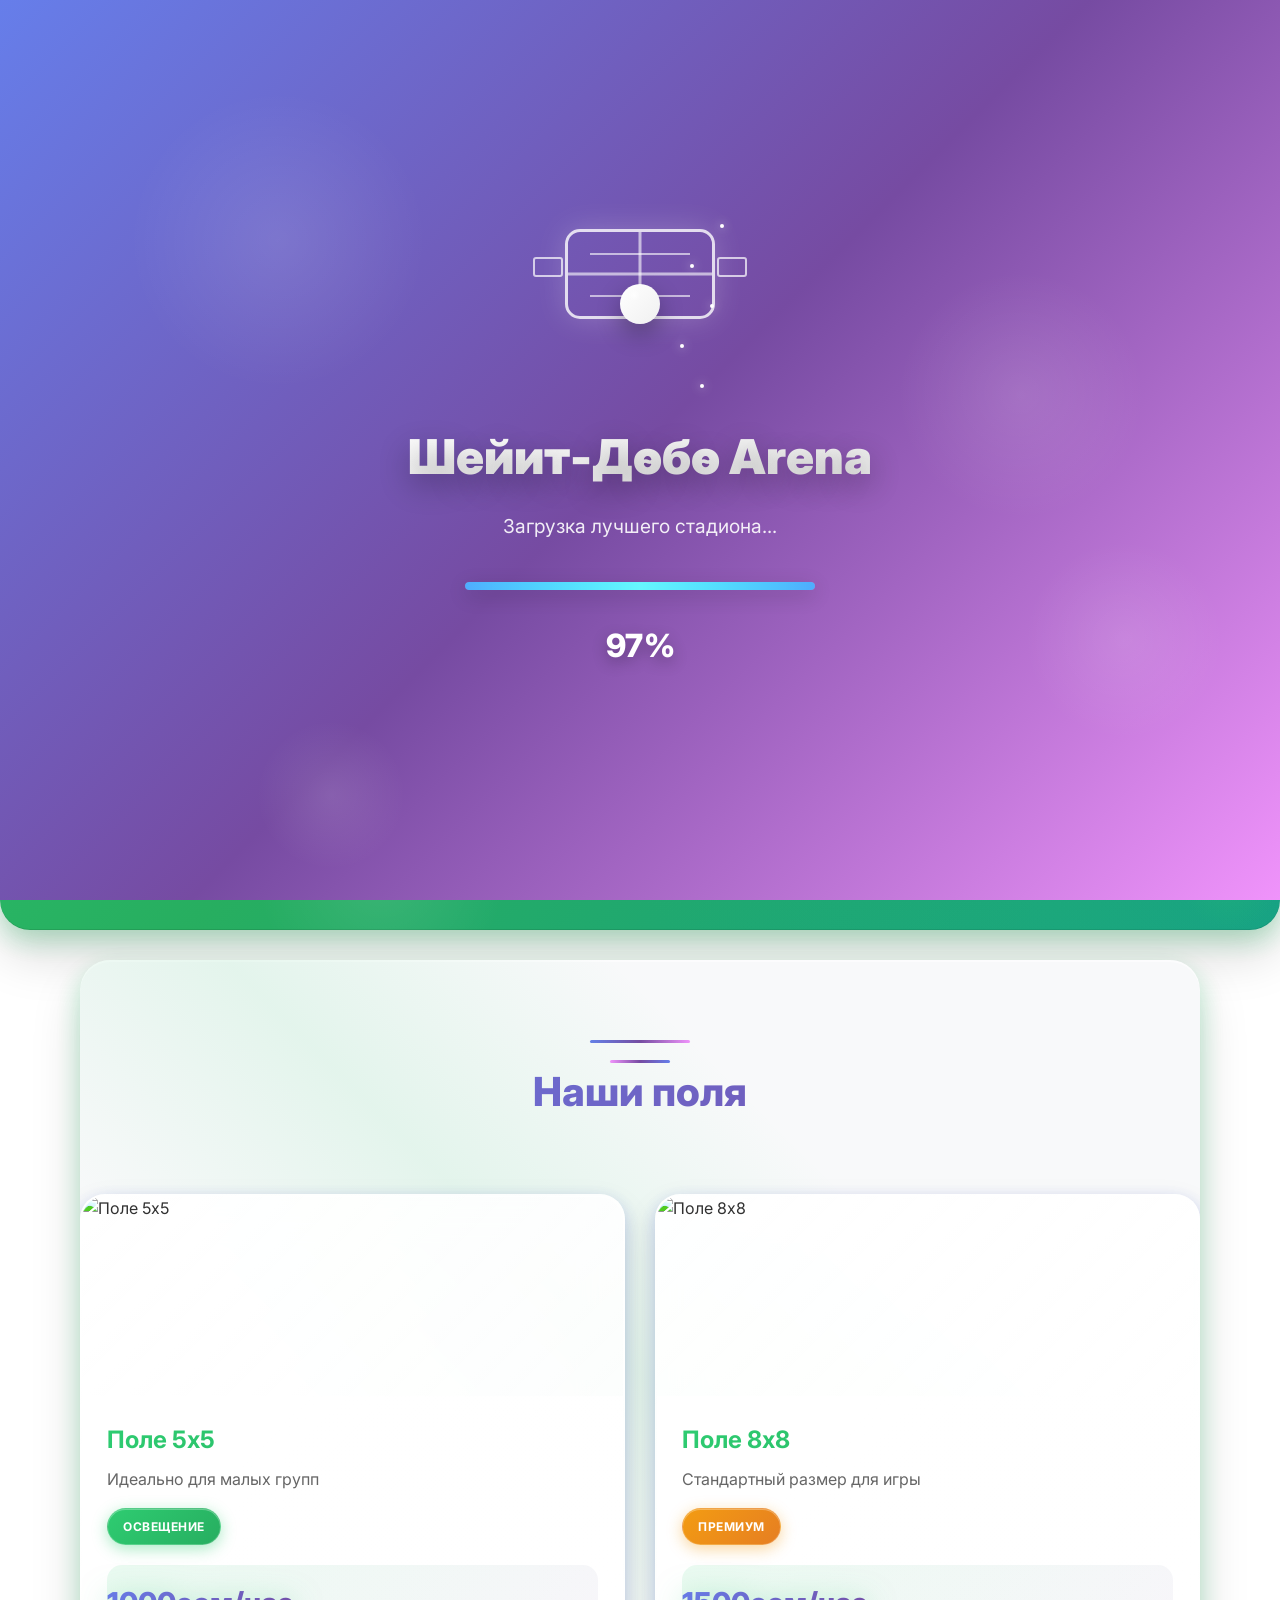
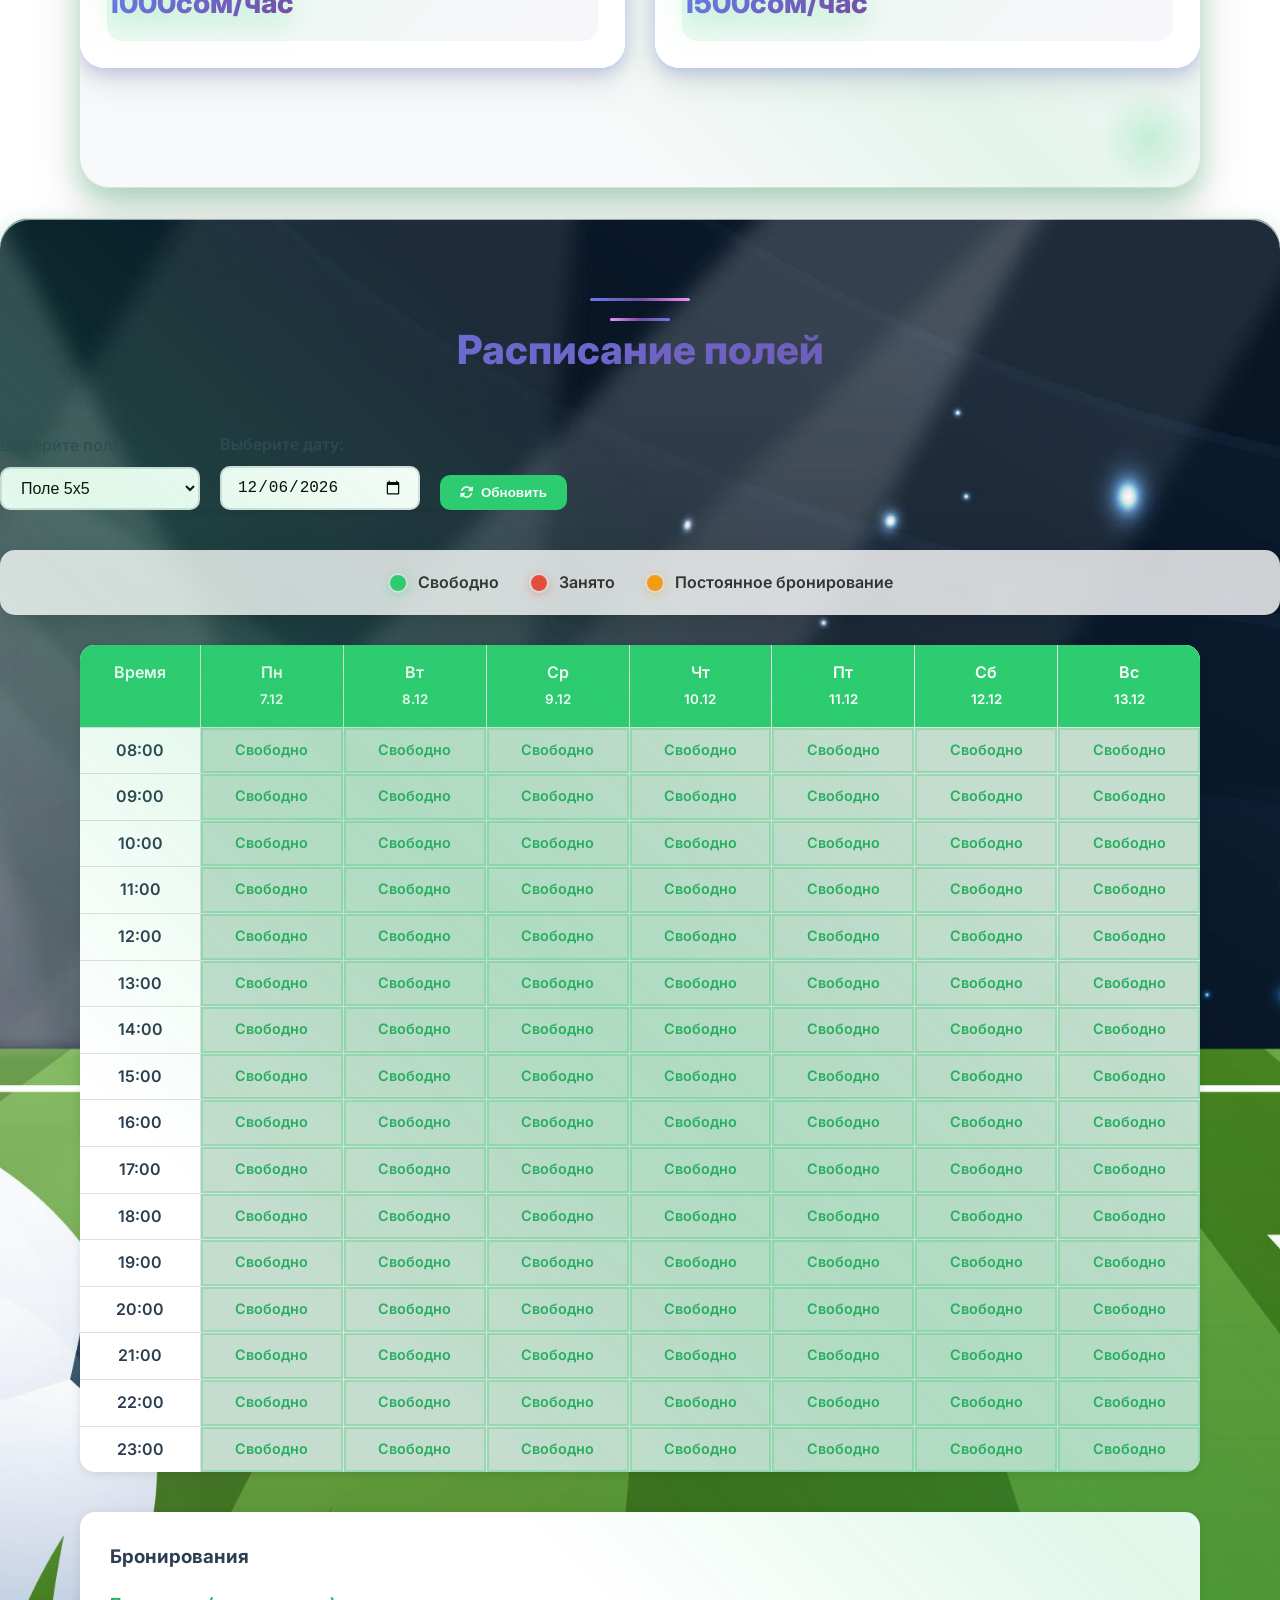
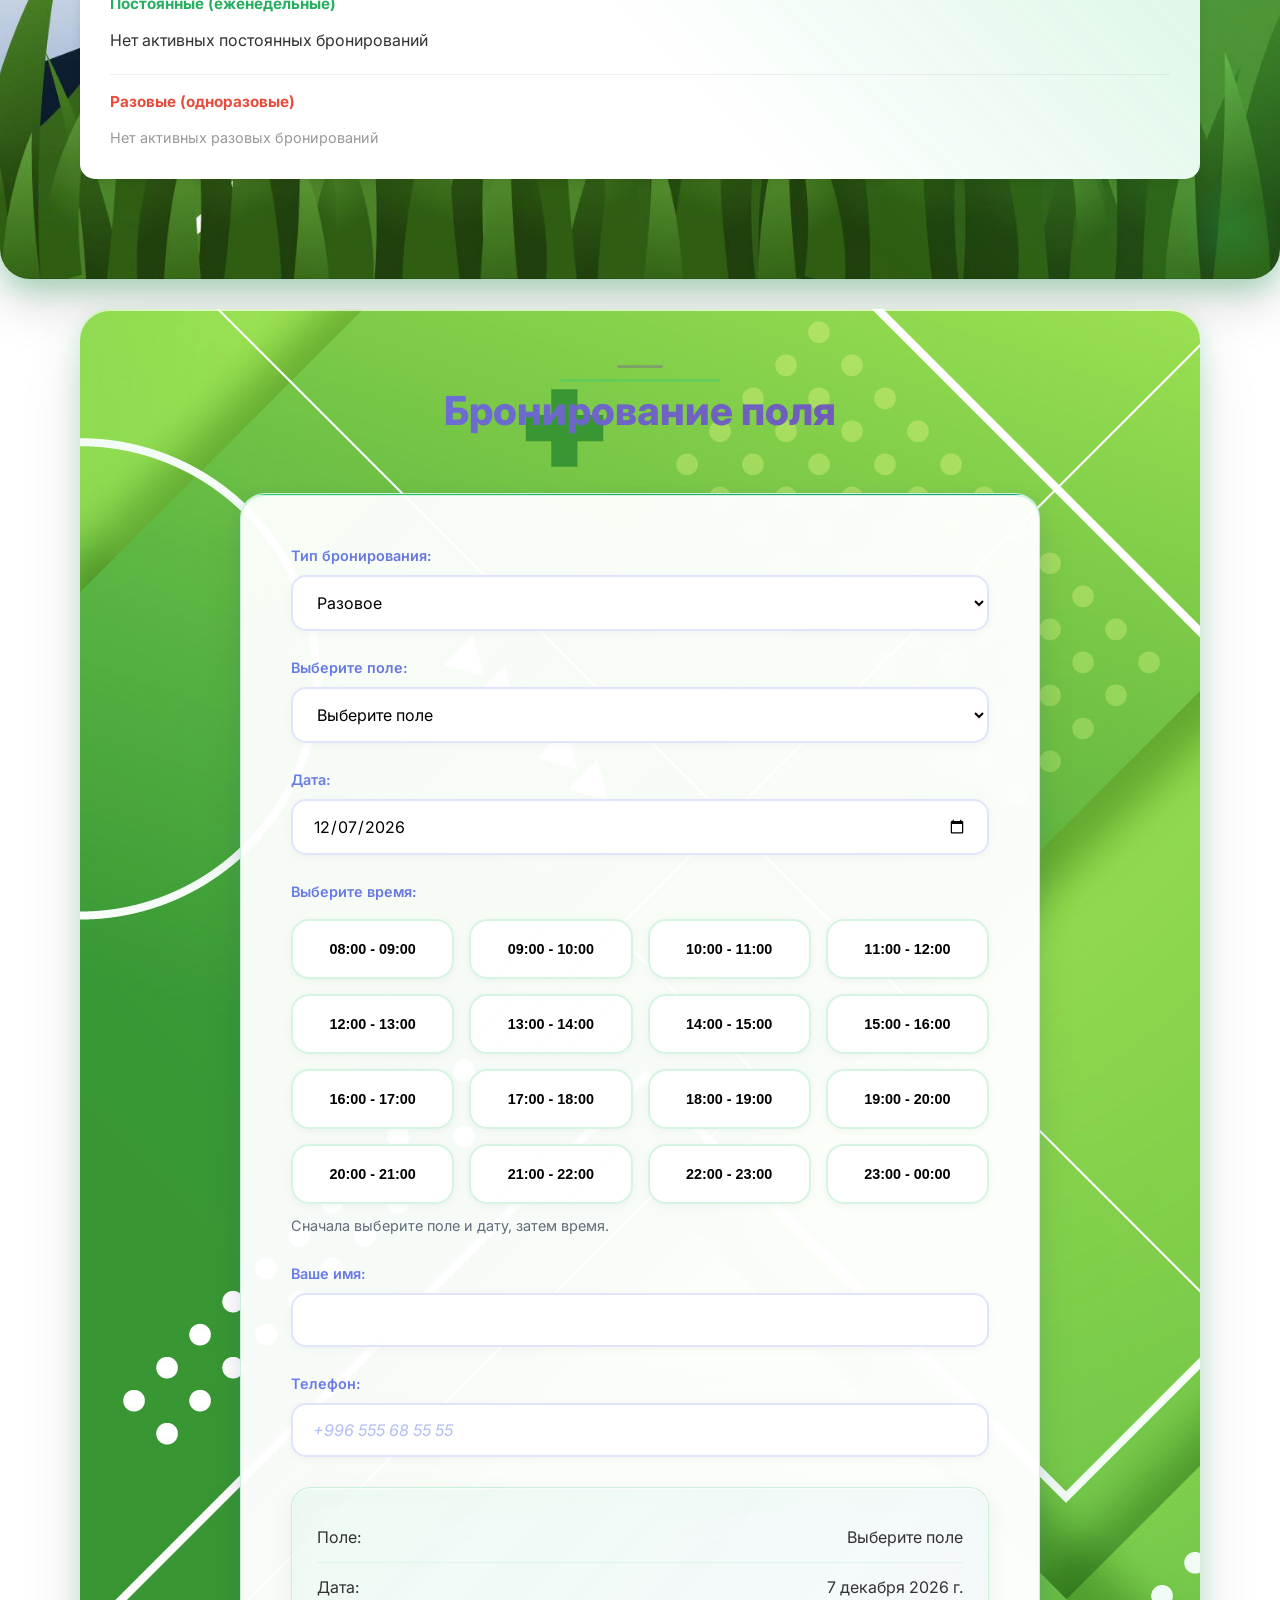
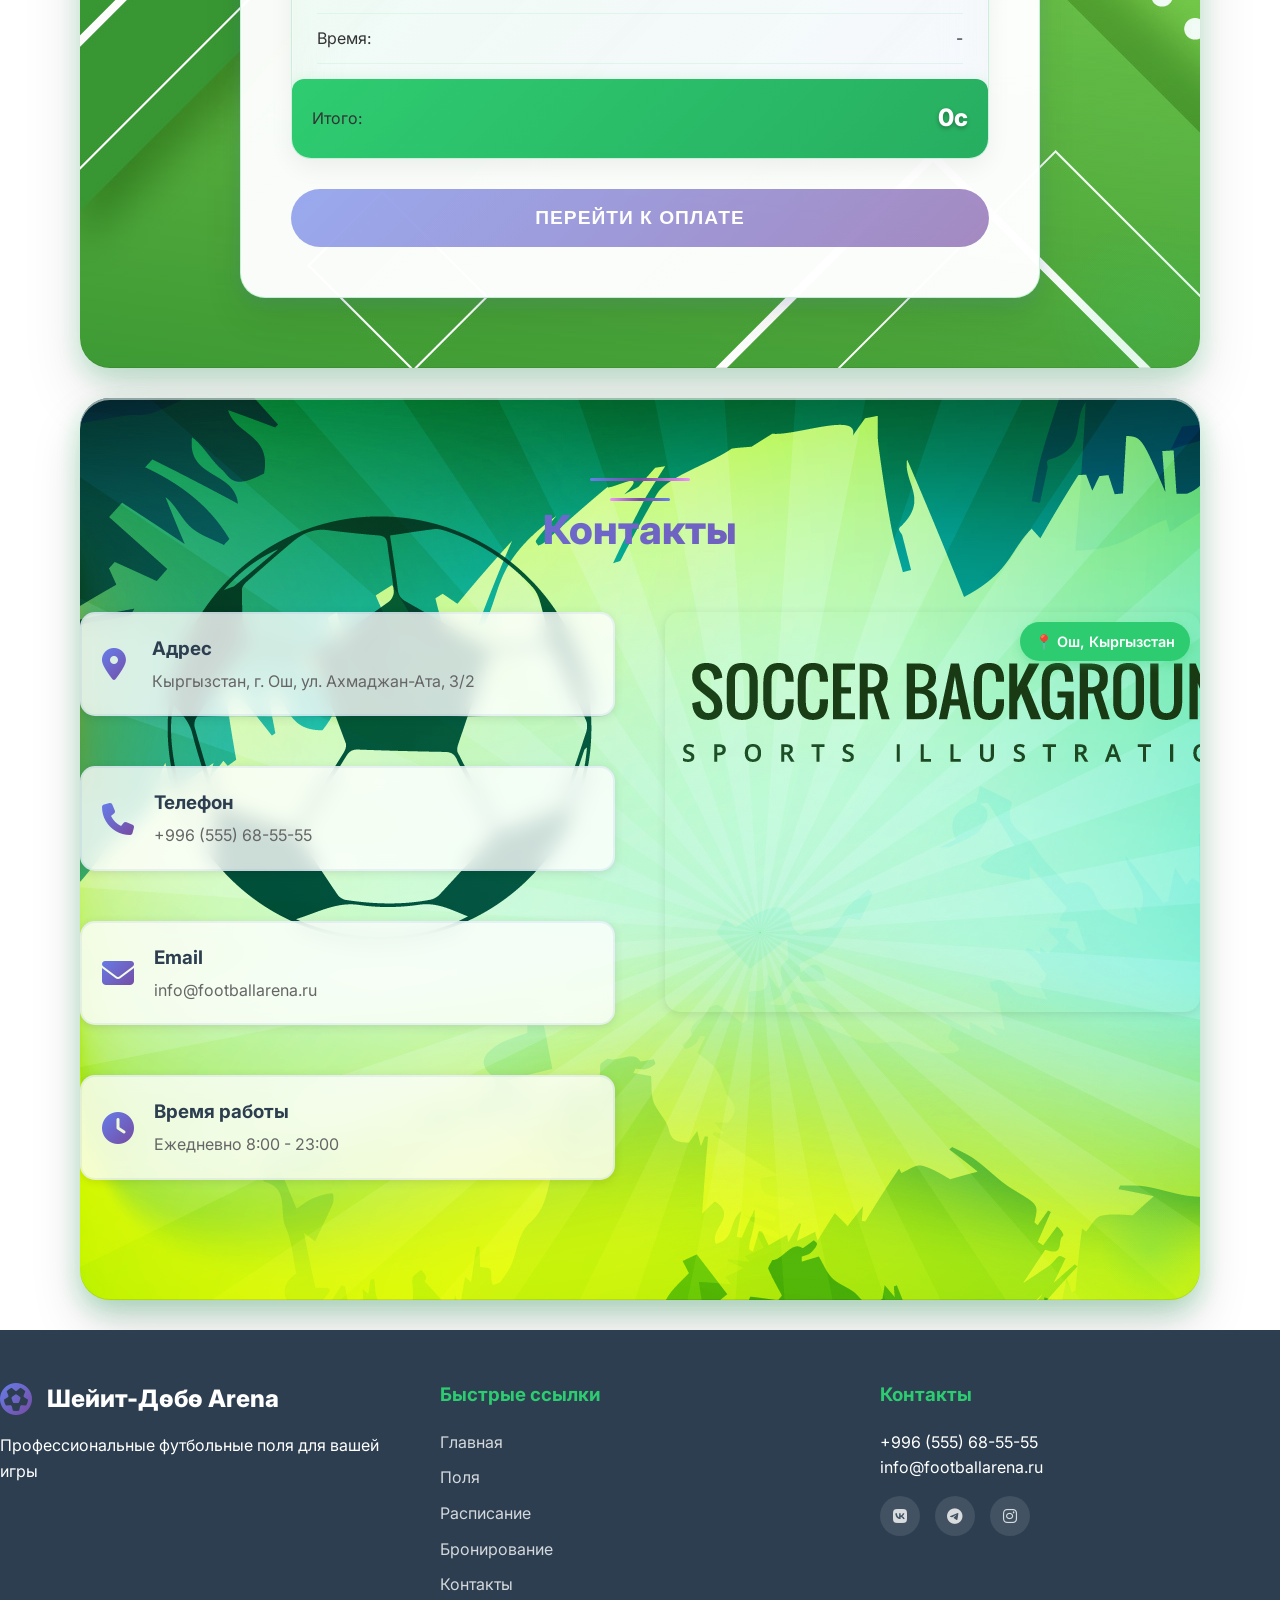
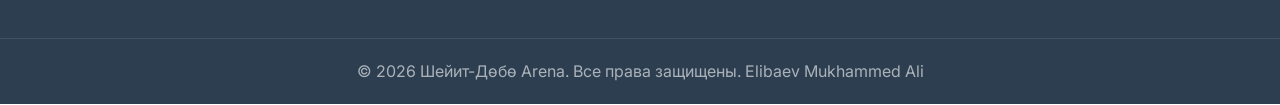
==== index.html @ 113c2307 "first commit" ====
<!DOCTYPE html>
<html lang="ru">
<head>
    <meta charset="UTF-8">
    <meta name="viewport" content="width=device-width, initial-scale=1.0">
    <title>Шейит-Дөбө Arena - Аренда футбольных полей</title>
    <meta name="description" content="Аренда футбольных полей в г. Ош: расписание, бронирование онлайн и удобная оплата. Football Arena — играйте в любое время!">
    <meta name="theme-color" content="#2ecc71">
    <meta property="og:title" content="Football Arena — Аренда футбольных полей">
    <meta property="og:description" content="Онлайн-бронирование футбольных полей: выбор поля, даты и времени, оплата и расписание.">
    <meta property="og:type" content="website">
    <link rel="preconnect" href="https://fonts.googleapis.com">
    <link rel="preconnect" href="https://fonts.gstatic.com" crossorigin>
    <link rel="stylesheet" href="styles.css">
    <link href="https://fonts.googleapis.com/css2?family=Inter:wght@300;400;500;600;700;800&display=swap" rel="stylesheet">
    <link rel="stylesheet" href="https://cdnjs.cloudflare.com/ajax/libs/font-awesome/6.4.0/css/all.min.css">
</head>
<body>
    <a class="skip-link" href="#mainContent">Перейти к содержанию</a>
    <!-- Экран загрузки -->
    <div id="loadingScreen" class="loading-screen">
        <div class="loading-content">
            <div class="football-loader">
                <div class="ball"></div>
                <div class="field">
                    <div class="line"></div>
                    <div class="line"></div>
                    <div class="line"></div>
                    <div class="line"></div>
                    <div class="goal"></div>
                    <div class="goal"></div>
                </div>
                <div class="stars">
                    <div class="star"></div>
                    <div class="star"></div>
                    <div class="star"></div>
                    <div class="star"></div>
                    <div class="star"></div>
                </div>
            </div>
            <h2 class="loading-title">Шейит-Дөбө Arena</h2>
            <p class="loading-subtitle">Загрузка лучшего стадиона...</p>
            <div class="loading-bar">
                <div class="progress"></div>
                <div class="progress-glow"></div>
            </div>
            <div class="loading-percentage">0%</div>
        </div>
        <div class="loading-background">
            <div class="bg-circle"></div>
            <div class="bg-circle"></div>
            <div class="bg-circle"></div>
            <div class="bg-circle"></div>
        </div>
    </div>

    <!-- Анимированные частицы -->
    <div class="particles">
        <div class="particle"></div>
        <div class="particle"></div>
        <div class="particle"></div>
        <div class="particle"></div>
        <div class="particle"></div>
        <div class="particle"></div>
        <div class="particle"></div>
        <div class="particle"></div>
        <div class="particle"></div>
        <div class="particle"></div>
        <div class="particle"></div>
        <div class="particle"></div>
        <div class="particle"></div>
        <div class="particle"></div>
    </div>
    <header class="header">
        <nav class="nav">
            <div class="nav-container">
                <a class="logo" href="#home" aria-label="Football Arena — на главную">
                    <i class="fas fa-futbol"></i>
                    <span>Шейит-Дөбө Arena</span>
                    <div class="logo-glow"></div>
                </a>
                <ul class="nav-menu" id="navMenu">
                    <li><a href="#home" class="nav-link"><i class="fas fa-home"></i> Главная</a></li>
                    <li><a href="#fields" class="nav-link"><i class="fas fa-th-large"></i> Поля</a></li>
                    <li><a href="#schedule" class="nav-link"><i class="fas fa-calendar-alt"></i> Расписание</a></li>
                    <li><a href="#schedule" class="nav-link"><i class="fas fa-ticket-alt"></i> Бронирование</a></li>
                    <li><a href="#contacts" class="nav-link"><i class="fas fa-map-marker-alt"></i> Контакты</a></li>
                </ul>
                <button class="hamburger" type="button" aria-label="Открыть меню" aria-expanded="false" aria-controls="navMenu">
                    <span></span>
                    <span></span>
                    <span></span>
                </button>
            </div>
        </nav>
    </header>

    <main id="mainContent" tabindex="-1">
        <section id="home" class="hero">
            <div class="hero-background">
                <div class="hero-circle"></div>
                <div class="hero-circle"></div>
                <div class="hero-circle"></div>
                <div class="hero-circle"></div>
                <div class="floating-ball"></div>
                <div class="floating-ball"></div>
                <div class="floating-ball"></div>
                
                <!-- Супер реалистичная анимация футбольного матча -->
                <div class="football-match">
                    <!-- Атмосферные эффекты -->
                    <div class="stadium-lights">
                        <div class="light-beam"></div>
                        <div class="light-beam"></div>
                        <div class="light-beam"></div>
                        <div class="light-beam"></div>
                    </div>
                    
                    <!-- Трибуны -->
                    <div class="stands">
                        <div class="stand left-stand">
                            <div class="crowd"></div>
                            <div class="crowd"></div>
                            <div class="crowd"></div>
                        </div>
                        <div class="stand right-stand">
                            <div class="crowd"></div>
                            <div class="crowd"></div>
                            <div class="crowd"></div>
                        </div>
                    </div>
                    
                    <!-- Футбольное поле с текстурой -->
                    <div class="pitch">
                        <div class="grass-texture"></div>
                        <div class="field-lines">
                            <div class="center-line"></div>
                            <div class="center-circle"></div>
                            <div class="penalty-area left"></div>
                            <div class="penalty-area right"></div>
                            <div class="goal-area left"></div>
                            <div class="goal-area right"></div>
                            <div class="corner-flag left"></div>
                            <div class="corner-flag right"></div>
                        </div>
                    </div>
                    
                    <!-- Ворота с сеткой -->
                    <div class="goal left-goal">
                        <div class="goal-post"></div>
                        <div class="goal-post"></div>
                        <div class="goal-crossbar"></div>
                        <div class="goal-net"></div>
                    </div>
                    <div class="goal right-goal">
                        <div class="goal-post"></div>
                        <div class="goal-post"></div>
                        <div class="goal-crossbar"></div>
                        <div class="goal-net net-shake"></div>
                    </div>
                    
                    <!-- Футболисты с улучшенной анимацией -->
                    <div class="player player1" data-position="forward">
                        <div class="player-shadow"></div>
                        <div class="player-body">
                            <div class="player-head"></div>
                            <div class="player-torso">
                                <div class="jersey-number">10</div>
                            </div>
                            <div class="player-arms">
                                <div class="arm left"></div>
                                <div class="arm right"></div>
                            </div>
                            <div class="player-legs">
                                <div class="leg left"></div>
                                <div class="leg right"></div>
                            </div>
                        </div>
                    </div>
                    
                    <div class="player player2" data-position="midfielder">
                        <div class="player-shadow"></div>
                        <div class="player-body">
                            <div class="player-head"></div>
                            <div class="player-torso">
                                <div class="jersey-number">7</div>
                            </div>
                            <div class="player-arms">
                                <div class="arm left"></div>
                                <div class="arm right"></div>
                            </div>
                            <div class="player-legs">
                                <div class="leg left"></div>
                                <div class="leg right"></div>
                            </div>
                        </div>
                    </div>
                    
                    <div class="player player3" data-position="defender">
                        <div class="player-shadow"></div>
                        <div class="player-body">
                            <div class="player-head"></div>
                            <div class="player-torso">
                                <div class="jersey-number">4</div>
                            </div>
                            <div class="player-arms">
                                <div class="arm left"></div>
                                <div class="arm right"></div>
                            </div>
                            <div class="player-legs">
                                <div class="leg left"></div>
                                <div class="leg right"></div>
                            </div>
                        </div>
                    </div>
                    
                    <div class="player player4" data-position="goalkeeper">
                        <div class="player-shadow"></div>
                        <div class="player-body">
                            <div class="player-head"></div>
                            <div class="player-torso">
                                <div class="jersey-number">1</div>
                                <div class="goalkeeper-gloves">
                                    <div class="glove left"></div>
                                    <div class="glove right"></div>
                                </div>
                            </div>
                            <div class="player-arms">
                                <div class="arm left"></div>
                                <div class="arm right"></div>
                            </div>
                            <div class="player-legs">
                                <div class="leg left"></div>
                                <div class="leg right"></div>
                            </div>
                        </div>
                    </div>
                    
                    <!-- Мяч с реалистичным следом -->
                    <div class="match-ball">
                        <div class="ball-shadow"></div>
                        <div class="ball-pattern"></div>
                    </div>
                    
                    <!-- Эффекты -->
                    <div class="motion-trail"></div>
                    <div class="kick-effect"></div>
                    
                    <!-- Анимация гола -->
                    <div class="goal-celebration">
                        <div class="goal-text">ГОЛ!</div>
                        <div class="goal-stars">
                            <div class="goal-star">⭐</div>
                            <div class="goal-star">⭐</div>
                        </div>
                    </div>
                    
                    <!-- Счетчик и таймер -->
                    <div class="score-board">
                        <div class="score">
                            <span class="team">Barselona</span>
                            <span class="goals">3</span>
                            <span class="separator">-</span>
                            <span class="goals">2</span>
                            <span class="team">Real Madrid</span>
                        </div>
                        <div class="timer">45:00</div>
                    </div>
                </div>
            </div>
            <div class="hero-content">
                <h1 class="hero-title">
                    <span class="title-word">Аренда</span>
                    <span class="title-word">футбольных</span>
                    <span class="title-word">полей</span>
                </h1>
                <div class="hero-buttons">
                    <button class="cta-button primary" onclick="scrollToSchedule()">
                        <i class="fas fa-play"></i>
                        Забронировать поле
                    </button>
                </div>
            </div>
        </section>

        <section id="fields" class="fields">
            <div class="container">
                <h2 class="section-title">Наши поля</h2>
                <div class="fields-grid">
                    <div class="field-card" onclick="selectFieldAndOpenBooking('5x5')">
                        <div class="field-image">
                            <img src="https://tehno-lok.ru/wp-content/uploads/2020/08/angar52.jpg" alt="Поле 5x5" loading="lazy" decoding="async">
                            <div class="field-overlay">
                                <i class="fas fa-play"></i>
                            </div>
                        </div>
                        <div class="field-info">
                            <h3>Поле 5x5</h3>
                            <p>Идеально для малых групп</p>
                            <div class="field-features">
                                <span class="feature-badge">Освещение</span>
                            </div>
                            <div class="field-price">
                                <span class="price">1000сом/час</span>
                            </div>
                        </div>
                    </div>
                    <div class="field-card" onclick="selectFieldAndOpenBooking('8x8')">
                        <div class="field-image">
                            <img src="https://findsport.ru/userfiles/images/620x365/1559468889_901587b192981478f646940789c132bf.jpg" alt="Поле 8x8" loading="lazy" decoding="async">
                            <div class="field-overlay">
                                <i class="fas fa-play"></i>
                            </div>
                        </div>
                        <div class="field-info">
                            <h3>Поле 8x8</h3>
                            <p>Стандартный размер для игры</p>
                            <div class="field-features">
                                <span class="feature-badge premium">Премиум</span>
                            </div>
                            <div class="field-price">
                                <span class="price">1500дом/час</span>
                            </div>
                        </div>
                    </div>
                </div>
            </div>
        </section>

        <section id="schedule" class="schedule">
            <div class="container">
                <h2 class="section-title">Расписание полей</h2>
                <div class="schedule-controls">
                    <div class="control-group">
                        <label for="scheduleField">Выберите поле:</label>
                        <select id="scheduleField">
                            <option value="5x5">Поле 5x5</option>
                            <option value="8x8">Поле 8x8</option>
                        </select>
                    </div>
                    <div class="control-group">
                        <label for="scheduleDate">Выберите дату:</label>
                        <input type="date" id="scheduleDate">
                    </div>
                    <div class="control-group">
                        <button class="refresh-btn" onclick="refreshSchedule()">
                            <i class="fas fa-sync-alt"></i> Обновить
                        </button>
                    </div>
                </div>
                
                <div class="schedule-grid">
                    <div class="schedule-legend">
                        <div class="legend-item">
                            <span class="legend-color free"></span>
                            <span>Свободно</span>
                        </div>
                        <div class="legend-item">
                            <span class="legend-color booked"></span>
                            <span>Занято</span>
                        </div>
                        <div class="legend-item">
                            <span class="legend-color permanent"></span>
                            <span>Постоянное бронирование</span>
                        </div>
                    </div>
                    
                    <div class="schedule-table" id="scheduleTable">
                        <!-- Динамически генерируемая таблица расписания -->
                    </div>
                </div>
                
                <div class="permanent-bookings">
                    <h3>Бронирования</h3>
                    
                    <!-- Постоянные бронирования (зелёные) -->
                    <div class="bookings-section">
                        <h4 style="color: #27ae60; margin-bottom: 12px; font-size: 0.95rem;">Постоянные (еженедельные)</h4>
                        <div class="permanent-list" id="permanentList">
                            <!-- Динамически генерируемый список постоянных бронирований -->
                        </div>
                    </div>
                    
                    <!-- Разовые бронирования (розовые) -->
                    <div class="bookings-section" style="margin-top: 20px; border-top: 1px solid #f0f0f0; padding-top: 15px;">
                        <h4 style="color: #e74c3c; margin-bottom: 12px; font-size: 0.95rem;">Разовые (одноразовые)</h4>
                        <div class="single-bookings-list" id="singleBookingsList">
                            <!-- Динамически генерируемый список разовых бронирований -->
                        </div>
                    </div>
                </div>
            </div>
        </section>

        <section id="booking" class="booking">
            <div class="container">
                <h2 class="section-title">Бронирование поля</h2>
                <div class="booking-container">
                    <div class="booking-form reveal-on-scroll">
                        <form id="bookingForm">
                            <div class="form-group">
                                <label for="bookingType">Тип бронирования:</label>
                                <select id="bookingType" name="bookingType" required>
                                    <option value="single">Разовое</option>
                                    <option value="permanent">Постоянное</option>
                                </select>
                            </div>
                            <div class="form-group" id="permanentOptions" style="display: none;">
                                <label for="permanentDays">Дни недели:</label>
                                <div class="days-checkboxes">
                                    <label><input type="checkbox" name="days" value="monday"> Пн</label>
                                    <label><input type="checkbox" name="days" value="tuesday"> Вт</label>
                                    <label><input type="checkbox" name="days" value="wednesday"> Ср</label>
                                    <label><input type="checkbox" name="days" value="thursday"> Чт</label>
                                    <label><input type="checkbox" name="days" value="friday"> Пт</label>
                                    <label><input type="checkbox" name="days" value="saturday"> Сб</label>
                                    <label><input type="checkbox" name="days" value="sunday"> Вс</label>
                                </div>
                                <label for="duration">Длительность (недель):</label>
                                <select id="duration">
                                    <option value="4">4 недели</option>
                                    <option value="8">8 недель</option>
                                    <option value="12">12 недель</option>
                                    <option value="24">24 недели</option>
                                </select>
                            </div>
                            <div class="form-group">
                                <label for="field">Выберите поле:</label>
                                <select id="field" name="field" required>
                                    <option value="">Выберите поле</option>
                                    <option value="5x5">Поле 5x5 - 1000с/час</option>
                                    <option value="8x8">Поле 8x8 - 1500с/час</option>
                                </select>
                            </div>
                            <div class="form-group">
                                <label for="date">Дата:</label>
                                <input type="date" id="date" name="date" required>
                            </div>
                            <div class="form-group">
                                <label>Выберите время:</label>
                                <div class="time-slots" id="timeSlots">
                                    <button type="button" class="time-slot" data-time="08:00" data-price="1000" aria-pressed="false">08:00 - 09:00</button>
                                    <button type="button" class="time-slot" data-time="09:00" data-price="1000" aria-pressed="false">09:00 - 10:00</button>
                                    <button type="button" class="time-slot" data-time="10:00" data-price="1000" aria-pressed="false">10:00 - 11:00</button>
                                    <button type="button" class="time-slot" data-time="11:00" data-price="1000" aria-pressed="false">11:00 - 12:00</button>
                                    <button type="button" class="time-slot" data-time="12:00" data-price="1000" aria-pressed="false">12:00 - 13:00</button>
                                    <button type="button" class="time-slot" data-time="13:00" data-price="1000" aria-pressed="false">13:00 - 14:00</button>
                                    <button type="button" class="time-slot" data-time="14:00" data-price="1000" aria-pressed="false">14:00 - 15:00</button>
                                    <button type="button" class="time-slot" data-time="15:00" data-price="1000" aria-pressed="false">15:00 - 16:00</button>
                                    <button type="button" class="time-slot" data-time="16:00" data-price="1000" aria-pressed="false">16:00 - 17:00</button>
                                    <button type="button" class="time-slot" data-time="17:00" data-price="1000" aria-pressed="false">17:00 - 18:00</button>
                                    <button type="button" class="time-slot" data-time="18:00" data-price="1000" aria-pressed="false">18:00 - 19:00</button>
                                    <button type="button" class="time-slot" data-time="19:00" data-price="1000" aria-pressed="false">19:00 - 20:00</button>
                                    <button type="button" class="time-slot" data-time="20:00" data-price="1000" aria-pressed="false">20:00 - 21:00</button>
                                    <button type="button" class="time-slot" data-time="21:00" data-price="1000" aria-pressed="false">21:00 - 22:00</button>
                                    <button type="button" class="time-slot" data-time="22:00" data-price="1000" aria-pressed="false">22:00 - 23:00</button>
                                    <button type="button" class="time-slot" data-time="23:00" data-price="1000" aria-pressed="false">23:00 - 00:00</button>
                                </div>
                                <div class="form-hint" id="timeSlotsHint">Сначала выберите поле и дату, затем время.</div>
                            </div>
                            <div class="form-group">
                                <label for="name">Ваше имя:</label>
                                <input type="text" id="name" name="name" autocomplete="name" required>
                            </div>
                            <div class="form-group">
                                <label for="phone">Телефон:</label>
                                <input type="tel" id="phone" name="phone" autocomplete="tel" inputmode="tel" placeholder="+996 555 68 55 55" required>
                            </div>
                            <div class="booking-summary">
                                <div class="summary-item">
                                    <span>Поле:</span>
                                    <span id="summaryField">-</span>
                                </div>
                                <div class="summary-item">
                                    <span>Дата:</span>
                                    <span id="summaryDate">-</span>
                                </div>
                                <div class="summary-item">
                                    <span>Время:</span>
                                    <span id="summaryTime">-</span>
                                </div>
                                <div class="summary-item total">
                                    <span>Итого:</span>
                                    <span id="summaryPrice">0с</span>
                                </div>
                            </div>
                            <button type="submit" id="submitBooking" class="submit-btn" disabled>Перейти к оплате</button>
                        </form>
                    </div>
                </div>
            </div>
        </section>

        <section id="contacts" class="contacts">
            <div class="container">
                <h2 class="section-title">Контакты</h2>
                <div class="contacts-content">
                    <div class="contact-info">
                        <div class="contact-item">
                            <i class="fas fa-map-marker-alt"></i>
                            <div>
                                <h3>Адрес</h3>
                                <p>Кыргызстан, г. Ош, ул. Ахмаджан-Ата, 3/2</p>
                            </div>
                        </div>
                        <div class="contact-item">
                            <i class="fas fa-phone"></i>
                            <div>
                                <h3>Телефон</h3>
                                <p>+996 (555) 68-55-55</p>
                            </div>
                        </div>
                        <div class="contact-item">
                            <i class="fas fa-envelope"></i>
                            <div>
                                <h3>Email</h3>
                                <p>info@footballarena.ru</p>
                            </div>
                        </div>
                        <div class="contact-item">
                            <i class="fas fa-clock"></i>
                            <div>
                                <h3>Время работы</h3>
                                <p>Ежедневно 8:00 - 23:00</p>
                            </div>
                        </div>
                    </div>
                    <div class="map-container osh">
                        <div id="map"></div>
                        <div id="fallbackMap" style="display: none;">
                            <iframe 
                                width="100%" 
                                height="400" 
                                frameborder="0" 
                                scrolling="no" 
                                marginheight="0" 
                                marginwidth="0" 
                                loading="lazy"
                                src="https://yandex.ru/map-widget/v1/?um=constructor%3A40.524412%2C72.798283~40.524412%2C72.798283&l=map&lang=ru_RU">
                            </iframe>
                        </div>
                    </div>
                </div>
            </div>
        </section>
    </main>

    <footer class="footer">
        <div class="container">
            <div class="footer-content">
                <div class="footer-section">
                    <div class="logo">
                        <i class="fas fa-futbol"></i>
                        <span>Шейит-Дөбө Arena</span>
                    </div>
                    <p>Профессиональные футбольные поля для вашей игры</p>
                </div>
                <div class="footer-section">
                    <h3>Быстрые ссылки</h3>
                    <ul>
                        <li><a href="#home">Главная</a></li>
                        <li><a href="#fields">Поля</a></li>
                        <li><a href="#schedule">Расписание</a></li>
                        <li><a href="#schedule">Бронирование</a></li>
                        <li><a href="#contacts">Контакты</a></li>
                    </ul>
                </div>
                <div class="footer-section">
                    <h3>Контакты</h3>
                    <p>+996 (555) 68-55-55</p>
                    <p>info@footballarena.ru</p>
                    <div class="social-links">
                        <a href="#"><i class="fab fa-vk"></i></a>
                        <a href="#"><i class="fab fa-telegram"></i></a>
                        <a href="#"><i class="fab fa-instagram"></i></a>
                    </div>
                </div>
            </div>
            <div class="footer-bottom">
                <p>&copy; 2026 Шейит-Дөбө Arena. Все права защищены. Elibaev Mukhammed Ali</p>
            </div>
        </div>
    </footer>

    <div id="paymentModal" class="modal">
        <div class="modal-content">
            <div class="modal-header">
                <h2>Оплата заказа</h2>
                <span class="close" onclick="closePaymentModal()">&times;</span>
            </div>
            <div class="modal-body">
                <div class="order-summary">
                    <h3>Детали заказа</h3>
                    <div class="summary-item">
                        <span>Поле:</span>
                        <span id="paymentField">-</span>
                    </div>
                    <div class="summary-item">
                        <span>Дата:</span>
                        <span id="paymentDate">-</span>
                    </div>
                    <div class="summary-item">
                        <span>Время:</span>
                        <span id="paymentTime">-</span>
                    </div>
                    <div class="summary-item total">
                        <span>К оплате:</span>
                        <span id="paymentPrice">0с</span>
                    </div>
                </div>
                <form id="paymentForm">
                    <div class="form-group">
                        <label for="cardNumber">Номер карты:</label>
                        <input type="text" id="cardNumber" placeholder="1234 5678 9012 3456" maxlength="19" required>
                    </div>
                    <div class="form-row">
                        <div class="form-group">
                            <label for="cardExpiry">Срок действия:</label>
                            <input type="text" id="cardExpiry" placeholder="MM/YY" maxlength="5" required>
                        </div>
                        <div class="form-group">
                            <label for="cardCVV">CVV:</label>
                            <input type="text" id="cardCVV" placeholder="123" maxlength="3" required>
                        </div>
                    </div>
                    <div class="form-group">
                        <label for="cardName">Имя владельца:</label>
                        <input type="text" id="cardName" placeholder="IVAN IVANOV" required>
                    </div>
                    <button type="submit" class="pay-btn">Оплатить</button>
                </form>
            </div>
        </div>
    </div>

    <div id="successModal" class="modal">
        <div class="modal-content success">
            <div class="success-icon">
                <i class="fas fa-check-circle"></i>
            </div>
            <h2>Бронирование успешно!</h2>
            <p>Ваше поле забронировано. Подтверждение отправлено на ваш телефон.</p>
            <button onclick="closeSuccessModal()" class="close-btn">Закрыть</button>
        </div>
    </div>

    <!-- My Bookings Modal -->
    <div id="myBookingsModal" class="modal">
        <div class="modal-content">
            <div class="modal-header">
                <h2>Мои бронирования</h2>
                <span class="close" onclick="closeMyBookingsModal()">&times;</span>
            </div>
            <div class="modal-body">
                <div class="form-group">
                    <label for="mbPhone">Введите телефон или имя:</label>
                    <input type="text" id="mbQuery" placeholder="Например, +996 555 68 55 55 или Иван">
                </div>
                <div style="display:flex; gap:12px; align-items:center; margin-bottom:12px;">
                    <button id="mbSearchBtn" class="submit-btn">Поиск</button>
                    <button id="mbExportBtn" class="submit-btn">Скачать JSON</button>
                </div>
                <div class="mb-results">
                    <table class="bookings-table" id="mbResultsTable">
                        <thead>
                            <tr><th>Дата</th><th>Поле</th><th>Время</th><th>Клиент</th><th>Телефон</th><th>Сумма</th></tr>
                        </thead>
                        <tbody id="mbResultsBody"></tbody>
                    </table>
                </div>
            </div>
        </div>
    </div>

    <div id="adminPanel" class="admin-panel" hidden>
        <div class="admin-container">
            <div class="admin-header">
                <h2>Админ-панель</h2>
                <button class="close-admin" onclick="toggleAdminPanel(event)">
                    <i class="fas fa-times"></i>
                </button>
            </div>
            
            <div class="admin-tabs">
                <button class="tab-btn active" onclick="showAdminTab('bookings', event)">Бронирования</button>
                <button class="tab-btn" onclick="showAdminTab('settings', event)">Настройки</button>
                <button class="tab-btn" onclick="showAdminTab('export', event)">Экспорт</button>
            </div>
            
            <div id="bookingsTab" class="admin-tab active">
                <h3>Все бронирования</h3>
                <div class="bookings-filters">
                    <input type="text" id="searchBookings" placeholder="Поиск по имени или телефону...">
                    <select id="filterType">
                        <option value="all">Все типы</option>
                        <option value="single">Разовые</option>
                        <option value="permanent">Постоянные</option>
                    </select>
                    <button class="export-btn" onclick="exportBookings()">
                        <i class="fas fa-download"></i> Экспорт
                    </button>
                </div>
                <div class="bookings-table-container">
                    <table class="bookings-table" id="bookingsTable">
                        <thead>
                            <tr>
                                <th>Дата</th>
                                <th>Поле</th>
                                <th>Время</th>
                                <th>Клиент</th>
                                <th>Телефон</th>
                                <th>Тип</th>
                                <th>Сумма</th>
                                <th>Статус</th>
                            </tr>
                        </thead>
                        <tbody id="bookingsTableBody">
                            <!-- Динамически генерируемый список бронирований -->
                        </tbody>
                    </table>
                </div>
            </div>
            
            <div id="settingsTab" class="admin-tab">
                <h3>Настройки</h3>
                <div class="settings-form">
                    <div class="setting-group">
                        <label>Цена за час (5x5):</label>
                        <input type="number" id="price5x5" value="1000">
                    </div>
                    <div class="setting-group">
                        <label>Цена за час (8x8):</label>
                        <input type="number" id="price8x8" value="1500">
                    </div>
                    <div class="setting-group">
                        <label>Время работы:</label>
                        <input type="time" id="workStart" value="08:00">
                        <input type="time" id="workEnd" value="23:00">
                    </div>
                    <button class="save-settings-btn" onclick="saveSettings()">
                        <i class="fas fa-save"></i> Сохранить
                    </button>
                </div>
            </div>
            
            <div id="exportTab" class="admin-tab">
                <h3>Экспорт данных</h3>
                <div class="export-options">
                    <button class="export-option" onclick="exportToJSON()">
                        <i class="fas fa-file-code"></i> Экспорт в JSON
                    </button>
                    <button class="export-option" onclick="exportToCSV()">
                        <i class="fas fa-file-csv"></i> Экспорт в CSV
                    </button>
                    <button class="export-option" onclick="printBookings()">
                        <i class="fas fa-print"></i> Печать
                    </button>
                </div>
            </div>
        </div>
    </div>

    <script src="script.js"></script>
    <script async defer src="https://maps.googleapis.com/maps/api/js?key=AIzaSyBtDRaKZbL6Q7m4N3qQ9sR5tU6vW8xY0zA&callback=initMap"></script>
</body>
</html>
---- styles.css ----
* {
    margin: 0;
    padding: 0;
    box-sizing: border-box;
}

:root {
    --primary-color: #2ecc71;
    --secondary-color: #27ae60;
    --accent-color: #e74c3c;
    --dark-color: #2c3e50;
    --light-color: #ecf0f1;
    --text-color: #333;
    --shadow: 0 2px 10px rgba(0,0,0,0.1);
    --shadow-hover: 0 5px 20px rgba(0,0,0,0.15);
    --transition: all 0.3s cubic-bezier(0.4, 0, 0.2, 1);
    --gradient-primary: linear-gradient(135deg, #667eea 0%, #764ba2 100%);
    --gradient-secondary: linear-gradient(135deg, #f093fb 0%, #f5576c 100%);
    --gradient-success: linear-gradient(135deg, #4facfe 0%, #00f2fe 100%);
}

body {
    font-family: 'Inter', sans-serif;
    line-height: 1.6;
    color: var(--text-color);
    background: linear-gradient(135deg, #2ecc71 0%, #27ae60 50%, #16a085 100%),
                url('https://images.unsplash.com/photo-1554068393-7c85c8c5cc0e?w=1920&h=1080&fit=crop');
    background-size: cover, cover;
    background-position: center, center;
    background-attachment: fixed, fixed;
    background-blend-mode: overlay, normal;
    min-height: 100vh;
    position: relative;
    margin: 0;
    padding: 0;
    animation: backgroundShift 20s ease-in-out infinite;
}

/* Prevent horizontal layout shifts when decorative accents appear */
html, body { overflow-x: hidden; }

/* Safety: disable positional animations on interactive elements to avoid movement */
.slot-cell, .time-slot, .booking-form, .reveal-on-scroll, .contact-item, .nav-link, .section-title {
    animation: none !important;
    transform: none !important;
    /* restrict transitions to non-layout properties only */
    transition: background 0.28s ease, box-shadow 0.32s ease, border-color 0.28s ease, color 0.28s ease !important;
}

.skip-link {
    position: absolute;
    left: 16px;
    top: 16px;
    z-index: 3001;
    padding: 12px 16px;
    border-radius: 12px;
    background: white;
    color: var(--dark-color);
    text-decoration: none;
    box-shadow: var(--shadow);
    transform: translateY(-150%);
    transition: transform 0.2s ease;
}

.skip-link:focus {
    transform: translateY(0);
}

a:focus-visible,
button:focus-visible,
input:focus-visible,
select:focus-visible,
textarea:focus-visible {
    outline: none;
    box-shadow: 0 0 0 4px rgba(102, 126, 234, 0.25);
}

@keyframes backgroundShift {
    0%, 100% { background: linear-gradient(135deg, #2ecc71 0%, #27ae60 50%, #16a085 100%); }
    25% { background: linear-gradient(135deg, #4facfe 0%, #00f2fe 50%, #2ecc71 100%); }
    50% { background: linear-gradient(135deg, #43e97b 0%, #38f9d7 50%, #4facfe 100%); }
    75% { background: linear-gradient(135deg, #fa709a 0%, #fee140 50%, #43e97b 100%); }
}

body::before {
    content: '';
    position: fixed;
    top: 0;
    left: 0;
    width: 100%;
    height: 100%;
    background: url('data:image/svg+xml,<svg xmlns="http://www.w3.org/2000/svg" viewBox="0 0 200 200"><defs><pattern id="grass" width="40" height="40" patternUnits="userSpaceOnUse"><rect x="0" y="0" width="40" height="40" fill="none" stroke="rgba(255,255,255,0.1)" stroke-width="0.5"/><circle cx="20" cy="20" r="2" fill="rgba(255,255,255,0.1)"/></pattern></defs><rect width="200" height="200" fill="url(%23grass)"/></svg>');
    pointer-events: none;
    z-index: 1;
    animation: float 20s ease-in-out infinite;
}

@keyframes float {
    0%, 100% { transform: translateY(0px); }
    50% { transform: translateY(-20px); }
}

body::after {
    content: '';
    position: fixed;
    top: 0;
    left: 0;
    width: 100%;
    height: 100%;
    background: radial-gradient(circle at 20% 80%, rgba(120, 119, 198, 0.3) 0%, transparent 50%),
                radial-gradient(circle at 80% 20%, rgba(255, 119, 198, 0.3) 0%, transparent 50%),
                radial-gradient(circle at 40% 40%, rgba(255, 219, 98, 0.2) 0%, transparent 50%);
    pointer-events: none;
    z-index: 1;
    animation: pulseGlow 15s ease-in-out infinite;
}

@media (prefers-reduced-motion: reduce) {
    *,
    *::before,
    *::after {
        animation-duration: 0.001ms !important;
        animation-iteration-count: 1 !important;
        transition-duration: 0.001ms !important;
        scroll-behavior: auto !important;
    }

    body {
        background-attachment: scroll, scroll;
    }
}

@keyframes pulseGlow {
    0%, 100% { opacity: 0.5; }
    50% { opacity: 1; }
}

main, header, footer {
    position: relative;
    z-index: 2;
}

section {
    background: linear-gradient(135deg, 
        rgba(255,255,255,0.95) 0%, 
        rgba(255,255,255,0.85) 100%);
    backdrop-filter: blur(25px);
    border-radius: 30px;
    margin: 30px 0;
    box-shadow: 
        0 25px 50px rgba(0,0,0,0.15),
        0 10px 25px rgba(46, 204, 113, 0.3),
        inset 0 2px 0 rgba(255,255,255,0.6),
        inset 0 -1px 0 rgba(0,0,0,0.1);
    padding: 60px 0;
    position: relative;
    overflow: hidden;
    animation: sectionFloat 8s ease-in-out infinite, sectionPulse 4s ease-in-out infinite;
    transform-style: preserve-3d;
}

section::before {
    content: '';
    position: absolute;
    top: 0;
    left: 0;
    width: 100%;
    height: 100%;
    background: linear-gradient(45deg, 
        transparent 30%, 
        rgba(46, 204, 113, 0.1) 50%, 
        transparent 70%);
    animation: sectionShine 10s linear infinite;
    pointer-events: none;
}

section::after {
    content: '';
    position: absolute;
    bottom: 0;
    right: 0;
    width: 100px;
    height: 100px;
    background: radial-gradient(circle, 
        rgba(46, 204, 113, 0.2) 0%, 
        transparent 70%);
    border-radius: 50%;
    animation: cornerGlow 3s ease-in-out infinite;
    pointer-events: none;
}

.section-title {
    font-size: 2.5rem;
    font-weight: 800;
    text-align: center;
    margin-bottom: 40px;
    background: linear-gradient(135deg, #2ecc71 0%, #27ae60 100%);
    background-clip: text;
    -webkit-background-clip: text;
    -webkit-text-fill-color: transparent;
    color: transparent;
    position: relative;
    animation: titleGlow 2s ease-in-out infinite;
}

.section-title::before {
    content: '';
    position: absolute;
    top: 50%;
    left: 50%;
    transform: translate(-50%, -50%);
    width: 120%;
    height: 120%;
    background: radial-gradient(circle, rgba(46, 204, 113, 0.3) 0%, transparent 70%);
    animation: titlePulse 2s ease-in-out infinite;
    z-index: -1;
}

.section-title::after {
    content: '';
    position: absolute;
    top: 0;
    left: -10%;
    width: 120%;
    height: 3px;
    background: linear-gradient(90deg, transparent, rgba(46, 204, 113, 0.5), transparent);
    animation: titleLineExpand 3s ease-in-out infinite;
}

.fields-grid {
    display: grid;
    grid-template-columns: repeat(auto-fit, minmax(350px, 1fr));
    gap: 30px;
    padding: 20px 0;
}

.schedule-table {
    background: linear-gradient(135deg, 
        rgba(255,255,255,0.95) 0%, 
        rgba(255,255,255,0.9) 100%);
    border-radius: 20px;
    overflow: hidden;
    box-shadow: 
        0 15px 30px rgba(0,0,0,0.1),
        inset 0 1px 0 rgba(46, 204, 113, 0.2);
}

.schedule-table::before {
    content: '';
    position: absolute;
    top: 0;
    left: 0;
    width: 100%;
    height: 100%;
    background: linear-gradient(45deg, 
        transparent 30%, 
        rgba(46, 204, 113, 0.05) 50%, 
        transparent 70%);
    animation: scheduleShine 12s linear infinite;
    pointer-events: none;
}

.contact-item {
    background: linear-gradient(135deg, 
        rgba(255,255,255,0.9) 0%, 
        rgba(255,255,255,0.95) 100%);
    backdrop-filter: blur(15px);
    border-radius: 20px;
    padding: 25px;
    margin-bottom: 20px;
    border: 1px solid rgba(46, 204, 113, 0.2);
    transition: all 0.4s cubic-bezier(0.4, 0, 0.2, 1);
    position: relative;
    overflow: hidden;
}

.contact-item::before {
    content: '';
    position: absolute;
    top: 0;
    left: -100%;
    width: 100%;
    height: 100%;
    background: linear-gradient(90deg, 
        transparent, 
        rgba(46, 204, 113, 0.2), 
        transparent);
    transition: left 0.5s ease;
}

.contact-item:hover::before {
    left: 100%;
}

.contact-item:hover {
    /* avoid layout-shifting transforms; use shadow and border for emphasis */
    transform: none !important;
    box-shadow: 0 24px 50px rgba(46, 204, 113, 0.22);
    border-color: rgba(46, 204, 113, 0.5);
}

@keyframes sectionFloat {
    0%, 100% { box-shadow: 0 25px 50px rgba(0,0,0,0.15); }
    50% { box-shadow: 0 30px 60px rgba(0,0,0,0.18); }
}

@keyframes sectionPulse {
    0%, 100% { 
        transform: scale(1);
        box-shadow: 
            0 25px 50px rgba(0,0,0,0.15),
            0 10px 25px rgba(46, 204, 113, 0.3);
    }
    50% { 
        transform: scale(1.02);
        box-shadow: 
            0 30px 60px rgba(0,0,0,0.2),
            0 15px 35px rgba(46, 204, 113, 0.4);
    }
}

@keyframes sectionShine {
    0% { transform: translateX(-100%) rotate(0deg); }
    100% { transform: translateX(100%) rotate(360deg); }
}

@keyframes cornerGlow {
    0%, 100% { 
        opacity: 0.3;
        transform: scale(1);
    }
    50% { 
        opacity: 0.8;
        transform: scale(1.2);
    }
}

@keyframes titleGlow {
    0%, 100% { 
        filter: drop-shadow(0 0 20px rgba(46, 204, 113, 0.5));
        transform: scale(1);
    }
    50% { 
        filter: drop-shadow(0 0 40px rgba(118, 75, 162, 0.8));
        transform: scale(1.05);
    }
}

@keyframes titlePulse {
    0%, 100% { 
        transform: translate(-50%, -50%) scale(1);
        opacity: 0.5;
    }
    50% { 
        transform: translate(-50%, -50%) scale(1.2);
        opacity: 0.8;
    }
}

@keyframes titleLineExpand {
    0%, 100% { 
        width: 120%;
        opacity: 0;
    }
    50% { 
        width: 140%;
        opacity: 1;
    }
}

@keyframes bookingFloat {
    0%, 100% {
        box-shadow: 0 30px 60px rgba(0,0,0,0.12), 0 10px 25px rgba(46,204,113,0.25), inset 0 2px 0 rgba(255,255,255,0.7);
    }
    50% {
        box-shadow: 0 40px 80px rgba(0,0,0,0.15), 0 15px 35px rgba(46,204,113,0.35), inset 0 2px 0 rgba(255,255,255,0.8);
    }
}

@keyframes bookingShine {
    0% { transform: translateX(-100%) rotate(0deg); }
    100% { transform: translateX(100%) rotate(360deg); }
}

@keyframes bookingCornerGlow {
    0%, 100% { 
        opacity: 0.3;
        transform: scale(1) translate(0, 0);
    }
    50% { 
        opacity: 0.8;
        transform: scale(1.2) translate(-10px, -10px);
    }
}

@keyframes bookingTitleGlow {
    0%, 100% { 
        filter: drop-shadow(0 0 20px rgba(102, 126, 234, 0.3));
        transform: scale(1);
    }
    50% { 
        filter: drop-shadow(0 0 40px rgba(118, 75, 162, 0.6));
        transform: scale(1.02);
    }
}

@keyframes formTopBorder {
    0%, 100% { 
        transform: scaleX(1);
        opacity: 0.8;
    }
    50% { 
        transform: scaleX(1.1);
        opacity: 1;
    }
}

@keyframes scheduleShine {
    0% { transform: translateX(-100%) rotate(0deg); }
    100% { transform: translateX(100%) rotate(360deg); }
}

/* Header */
.header {
    position: fixed;
    top: 0;
    left: 0;
    width: 100%;
    background: linear-gradient(135deg, 
        rgba(255, 255, 255, 0.95) 0%, 
        rgba(255, 255, 255, 0.85) 100%);
    backdrop-filter: blur(20px);
    z-index: 1000;
    transition: var(--transition);
    border-bottom: 2px solid rgba(102, 126, 234, 0.1);
    box-shadow: 0 10px 30px rgba(0,0,0,0.1);
}

.nav-container {
    max-width: 1200px;
    margin: 0 auto;
    padding: 0 20px;
    display: flex;
    justify-content: space-between;
    align-items: center;
    height: 80px;
}

.logo {
    display: flex;
    align-items: center;
    gap: 15px;
    font-size: 1.5rem;
    font-weight: 800;
    color: var(--dark-color);
    text-decoration: none;
    position: relative;
}

.logo i {
    font-size: 2rem;
    background: linear-gradient(135deg, #667eea 0%, #764ba2 100%);
    -webkit-background-clip: text;
    background-clip: text;
    color: transparent;
    animation: logoSpin 4s ease-in-out infinite;
}

.logo-glow {
    position: absolute;
    top: -5px;
    left: -5px;
    right: -5px;
    bottom: -5px;
    background: linear-gradient(135deg, #667eea 0%, #764ba2 100%);
    opacity: 0.1;
    border-radius: 15px;
    animation: logoGlow 3s ease-in-out infinite;
}

@keyframes logoSpin {
    0%, 100% { transform: rotate(0deg); }
    25% { transform: rotate(-10deg); }
    75% { transform: rotate(10deg); }
}

@keyframes logoGlow {
    0%, 100% { opacity: 0.1; transform: scale(1); }
    50% { opacity: 0.2; transform: scale(1.05); }
}

.nav-menu {
    display: flex;
    list-style: none;
    margin: 0;
    padding: 0;
    gap: 10px;
}

.nav-menu li {
    position: relative;
}

.nav-link {
    display: flex;
    align-items: center;
    gap: 8px;
    padding: 12px 20px;
    color: var(--dark-color);
    text-decoration: none;
    font-weight: 600;
    border-radius: 25px;
    transition: all 0.3s cubic-bezier(0.4, 0, 0.2, 1);
    position: relative;
    overflow: hidden;
}

.nav-link::before {
    content: '';
    position: absolute;
    top: 0;
    left: -100%;
    width: 100%;
    height: 100%;
    background: linear-gradient(90deg, transparent, rgba(102, 126, 234, 0.1), transparent);
    transition: left 0.5s ease;
}

.nav-link:hover::before {
    left: 100%;
}

.nav-link:hover {
    background: linear-gradient(135deg, #667eea 0%, #764ba2 100%);
    color: white;
    transform: none !important;
    box-shadow: 0 12px 30px rgba(102, 126, 234, 0.28);
}

.nav-link i {
    font-size: 1rem;
    transition: transform 0.3s ease;
}

.nav-link:hover i {
    transform: scale(1.2) rotate(10deg);
}

.admin-link {
    background: linear-gradient(135deg, #f093fb 0%, #f5576c 100%);
    color: white;
}

.admin-link:hover {
    background: linear-gradient(135deg, #f5576c 0%, #f093fb 100%);
    box-shadow: 0 10px 25px rgba(240, 147, 251, 0.3);
}

/* Hero Section */
.hero {
    min-height: 100vh;
    display: flex;
    align-items: center;
    position: relative;
    background: linear-gradient(135deg, #2ecc71 0%, #27ae60 50%, #16a085 100%);
    overflow: hidden;
}

.hero-background {
    position: absolute;
    top: 0;
    left: 0;
    width: 100%;
    height: 100%;
    pointer-events: none;
}

/* Супер реалистичная анимация футбольного матча */
.football-match {
    position: absolute;
    top: 50%;
    left: 50%;
    transform: translate(-50%, -50%);
    width: 700px;
    height: 450px;
    z-index: 2;
    opacity: 0.95;
    perspective: 1000px;
}

/* Атмосферное освещение стадиона */
.stadium-lights {
    position: absolute;
    top: -50px;
    left: 0;
    width: 100%;
    height: 100px;
    pointer-events: none;
}

.light-beam {
    position: absolute;
    width: 150px;
    height: 100%;
    background: linear-gradient(180deg, 
        rgba(255,255,200,0.3) 0%, 
        transparent 50%);
    transform-origin: top center;
    animation: lightFlicker 3s ease-in-out infinite;
}

.light-beam:nth-child(1) {
    left: 10%;
    transform: rotate(-15deg);
    animation-delay: 0s;
}

.light-beam:nth-child(2) {
    left: 35%;
    transform: rotate(-5deg);
    animation-delay: 0.5s;
}

.light-beam:nth-child(3) {
    left: 60%;
    transform: rotate(5deg);
    animation-delay: 1s;
}

.light-beam:nth-child(4) {
    left: 85%;
    transform: rotate(15deg);
    animation-delay: 1.5s;
}

/* Трибуны с болельщиками */
.stands {
    position: absolute;
    width: 100%;
    height: 100%;
    pointer-events: none;
}

.stand {
    position: absolute;
    top: -30px;
    width: 200px;
    height: 80px;
    background: linear-gradient(135deg, #34495e 0%, #2c3e50 100%);
    border-radius: 10px;
    overflow: hidden;
}

.left-stand {
    left: -50px;
    transform: perspective(200px) rotateY(20deg);
}

.right-stand {
    right: -50px;
    transform: perspective(200px) rotateY(-20deg);
}

.crowd {
    position: absolute;
    width: 8px;
    height: 12px;
    background: linear-gradient(135deg, #95a5a6 0%, #7f8c8d 100%);
    border-radius: 2px;
    animation: crowdJump 2s ease-in-out infinite;
}

.crowd:nth-child(1) {
    top: 20px;
    left: 30px;
    animation-delay: 0s;
}

.crowd:nth-child(2) {
    top: 40px;
    left: 80px;
    animation-delay: 0.3s;
}

.crowd:nth-child(3) {
    top: 60px;
    left: 130px;
    animation-delay: 0.6s;
}

/* Улучшенное поле с текстурой травы */
.pitch {
    position: relative;
    width: 100%;
    height: 100%;
    background: linear-gradient(135deg, #2ecc71 0%, #27ae60 50%, #16a085 100%);
    border-radius: 20px;
    box-shadow: 
        0 20px 40px rgba(0,0,0,0.4),
        inset 0 2px 5px rgba(0,0,0,0.1);
    overflow: hidden;
    transform: rotateX(2deg);
}

.grass-texture {
    position: absolute;
    width: 100%;
    height: 100%;
    background-image: 
        repeating-linear-gradient(90deg, transparent, transparent 2px, rgba(0,0,0,0.05) 2px, rgba(0,0,0,0.05) 4px),
        repeating-linear-gradient(0deg, transparent, transparent 2px, rgba(0,0,0,0.03) 2px, rgba(0,0,0,0.03) 4px);
    opacity: 0.6;
    animation: grassWave 10s ease-in-out infinite;
}

/* Улучшенные ворота с перекладиной */
.goal-crossbar {
    position: absolute;
    top: 0;
    left: 3px;
    right: 3px;
    height: 3px;
    background: linear-gradient(135deg, #fff 0%, #ddd 100%);
    box-shadow: 0 2px 6px rgba(0,0,0,0.4);
}

/* Улучшенные футболисты с тенями */
.player-shadow {
    position: absolute;
    bottom: -5px;
    left: 50%;
    transform: translateX(-50%);
    width: 25px;
    height: 8px;
    background: radial-gradient(ellipse, rgba(0,0,0,0.4), transparent);
    border-radius: 50%;
    animation: shadowMove 8s ease-in-out infinite;
}

.jersey-number {
    position: absolute;
    top: 50%;
    left: 50%;
    transform: translate(-50%, -50%);
    width: 10px;
    height: 10px;
    background: white;
    color: #333;
    font-size: 5px;
    font-weight: 800;
    border-radius: 50%;
    display: flex;
    align-items: center;
    justify-content: center;
    box-shadow: 0 1px 2px rgba(0,0,0,0.3);
}

/* Вратарские перчатки */
.goalkeeper-gloves {
    position: absolute;
    top: 8px;
    left: 50%;
    transform: translateX(-50%);
    width: 20px;
    height: 8px;
}

.glove {
    position: absolute;
    width: 6px;
    height: 8px;
    background: linear-gradient(135deg, #f39c12 0%, #e67e22 100%);
    border-radius: 3px;
    box-shadow: 0 1px 3px rgba(0,0,0,0.3);
}

.glove.left {
    left: 0;
    animation: gloveMove 2s ease-in-out infinite;
}

.glove.right {
    right: 0;
    animation: gloveMove 2s ease-in-out infinite reverse;
}

/* Улучшенный мяч с тенью и вращением */
.ball-shadow {
    position: absolute;
    bottom: -3px;
    left: 50%;
    transform: translateX(-50%);
    width: 8px;
    height: 4px;
    background: radial-gradient(ellipse, rgba(0,0,0,0.5), transparent);
    border-radius: 50%;
    animation: ballShadowMove 8s ease-in-out infinite;
}

.ball-spin {
    position: absolute;
    width: 100%;
    height: 100%;
    border-radius: 50%;
    background: conic-gradient(
        from 0deg,
        #333 0deg 45deg,
        #fff 45deg 90deg,
        #333 90deg 135deg,
        #fff 135deg 180deg,
        #333 180deg 225deg,
        #fff 225deg 270deg,
        #333 270deg 315deg,
        #fff 315deg 360deg
    );
    animation: ballSpin 8s linear infinite;
}

/* Угловые флажки */
.corner-flag {
    position: absolute;
    width: 3px;
    height: 20px;
}

.corner-flag.left {
    top: 10px;
    left: 10px;
}

.corner-flag.right {
    top: 10px;
    right: 10px;
}

.corner-flag::before {
    content: '';
    position: absolute;
    top: 0;
    width: 10px;
    height: 8px;
    background: linear-gradient(135deg, #e74c3c 0%, #c0392b 100%);
    box-shadow: 0 1px 3px rgba(0,0,0,0.3);
}

.corner-flag.left::before {
    left: 3px;
}

.corner-flag.right::before {
    right: 3px;
}

/* Стандартные свойства для совместимости */
@supports ((-webkit-background-clip: text) or (background-clip: text)) {
    .gradient-text {
        background: linear-gradient(135deg, #2ecc71 0%, #27ae60 100%);
        -webkit-background-clip: text;
        background-clip: text;
        -webkit-text-fill-color: transparent;
        color: transparent;
    }
}

@supports not ((-webkit-background-clip: text) or (background-clip: text)) {
    .gradient-text {
        color: var(--primary-color);
    }
}

/* Частицы травы */
.grass-particles {
    position: absolute;
    width: 100%;
    height: 100%;
    pointer-events: none;
}

.grass-particles .particle {
    position: absolute;
    width: 3px;
    height: 3px;
    background: linear-gradient(135deg, #2ecc71 0%, #27ae60 100%);
    border-radius: 50%;
    opacity: 0;
    animation: grassFly 8s ease-in-out infinite;
}

.grass-particles .particle:nth-child(1) {
    top: 40%;
    left: 30%;
    animation-delay: 2s;
}

.grass-particles .particle:nth-child(2) {
    top: 60%;
    left: 50%;
    animation-delay: 4s;
}

.grass-particles .particle:nth-child(3) {
    top: 35%;
    left: 70%;
    animation-delay: 6s;
}

/* Счетчик матча */
.score-board {
    position: absolute;
    top: -80px;
    left: 50%;
    transform: translateX(-50%);
    background: linear-gradient(135deg, #2c3e50 0%, #34495e 100%);
    padding: 10px 20px;
    border-radius: 10px;
    box-shadow: 0 10px 30px rgba(0,0,0,0.5);
    border: 2px solid rgba(255,255,255,0.2);
    z-index: 20;
}

.score {
    display: flex;
    align-items: center;
    gap: 15px;
    color: white;
    font-weight: 800;
    font-size: 14px;
    text-shadow: 0 2px 4px rgba(0,0,0,0.5);
}

.team {
    color: #95a5a6;
    font-size: 12px;
}

.goals {
    color: #2ecc71;
    font-size: 18px;
    text-shadow: 0 0 10px rgba(46, 204, 113, 0.5);
}

.separator {
    color: #ecf0f1;
    font-size: 16px;
}

.timer {
    text-align: center;
    color: #f39c12;
    font-weight: 700;
    font-size: 12px;
    margin-top: 5px;
    text-shadow: 0 2px 4px rgba(0,0,0,0.5);
    animation: timerTick 1s ease-in-out infinite;
}

/* Супер реалистичная анимация гола */
.goal-celebration {
    position: absolute;
    top: 20%;
    right: 15%;
    opacity: 0;
    animation: goalCelebration 8s ease-in-out infinite;
    z-index: 25;
}

.goal-text {
    font-size: 3rem;
    font-weight: 900;
    color: #2ecc71;
    text-shadow: 
        0 0 30px rgba(46, 204, 113, 0.8),
        0 0 50px rgba(46, 204, 113, 0.5);
    animation: goalTextPulse 0.5s ease-in-out infinite;
    transform: translateY(-20px);
}

.goal-stars {
    display: flex;
    gap: 15px;
    justify-content: center;
    margin-top: 20px;
    animation: starsBounce 1s ease-in-out infinite;
}

.goal-star {
    font-size: 2rem;
    color: #f39c12;
    text-shadow: 0 0 20px rgba(243, 156, 18, 0.8);
    animation: starRotate 2s linear infinite;
}

.goal-star:nth-child(2) {
    animation-delay: 0.3s;
    color: #e74c3c;
    text-shadow: 0 0 20px rgba(231, 76, 60, 0.8);
}

.goal-star:nth-child(3) {
    animation-delay: 0.6s;
    color: #3498db;
    text-shadow: 0 0 20px rgba(52, 152, 219, 0.8);
}

.net-shake {
    animation: netShake 8s ease-in-out infinite;
}

.ball-goal-effect {
    position: absolute;
    top: 45%;
    right: 5%;
    width: 40px;
    height: 40px;
    border-radius: 50%;
    background: radial-gradient(circle, 
        rgba(255,255,255,0.9) 0%, 
        rgba(46,204,113,0.6) 50%, 
        transparent 100%);
    opacity: 0;
    animation: ballGoalEffect 8s ease-in-out infinite;
    z-index: 20;
}

.confetti {
    position: absolute;
    top: 10%;
    right: 20%;
    width: 100px;
    height: 100px;
    pointer-events: none;
    opacity: 0;
    animation: confettiExplosion 8s ease-in-out infinite;
    z-index: 15;
}

.confetti-piece {
    position: absolute;
    width: 8px;
    height: 8px;
    border-radius: 2px;
    opacity: 0;
}

.confetti-piece:nth-child(1) {
    background: #e74c3c;
    top: 20px;
    left: 10px;
    animation: confettiFall 2s ease-out infinite;
}

.confetti-piece:nth-child(2) {
    background: #3498db;
    top: 30px;
    left: 30px;
    animation: confettiFall 2s ease-out infinite 0.2s;
}

.confetti-piece:nth-child(3) {
    background: #f39c12;
    top: 25px;
    left: 50px;
    animation: confettiFall 2s ease-out infinite 0.4s;
}

.confetti-piece:nth-child(4) {
    background: #2ecc71;
    top: 40px;
    left: 70px;
    animation: confettiFall 2s ease-out infinite 0.6s;
}

.confetti-piece:nth-child(5) {
    background: #9b59b6;
    top: 35px;
    left: 90px;
    animation: confettiFall 2s ease-out infinite 0.8s;
}

/* Анимации гола */
@keyframes goalCelebration {
    0%, 60%, 100% {
        opacity: 0;
        transform: scale(0.5) translateY(20px);
    }
    70%, 90% {
        opacity: 1;
        transform: scale(1.2) translateY(0);
    }
}

@keyframes goalTextPulse {
    0%, 100% {
        transform: translateY(-20px) scale(1);
    }
    50% {
        transform: translateY(-25px) scale(1.1);
    }
}

@keyframes starsBounce {
    0%, 100% {
        transform: translateY(0) scale(1);
    }
    50% {
        transform: translateY(-10px) scale(1.2);
    }
}

@keyframes starRotate {
    0% {
        transform: rotate(0deg) scale(1);
    }
    50% {
        transform: rotate(180deg) scale(1.3);
    }
    100% {
        transform: rotate(360deg) scale(1);
    }
}

@keyframes netShake {
    0%, 60%, 100% {
        transform: translateX(0);
    }
    65%, 75% {
        transform: translateX(-2px);
    }
    70%, 80% {
        transform: translateX(2px);
    }
}

@keyframes ballGoalEffect {
    0%, 60%, 100% {
        opacity: 0;
        transform: scale(0.5);
    }
    70% {
        opacity: 1;
        transform: scale(1.5);
    }
    80% {
        opacity: 0.8;
        transform: scale(2);
    }
}

@keyframes confettiExplosion {
    0%, 60%, 100% {
        opacity: 0;
    }
    70%, 90% {
        opacity: 1;
    }
}

@keyframes confettiFall {
    0% {
        opacity: 0;
        transform: translateY(0) rotate(0deg);
    }
    50% {
        opacity: 1;
        transform: translateY(30px) rotate(180deg);
    }
    100% {
        opacity: 0;
        transform: translateY(60px) rotate(360deg);
    }
}
@keyframes lightFlicker {
    0%, 100% { opacity: 0.3; }
    50% { opacity: 0.6; }
}

@keyframes crowdJump {
    0%, 100% { transform: translateY(0) scale(1); }
    50% { transform: translateY(-3px) scale(1.1); }
}

@keyframes grassWave {
    0%, 100% { transform: translateY(0); }
    50% { transform: translateY(-2px); }
}

@keyframes shadowMove {
    0%, 100% { 
        transform: translateX(-50%) scale(1);
        opacity: 0.4;
    }
    25% { 
        transform: translateX(-50%) scale(0.8);
        opacity: 0.3;
    }
    50% { 
        transform: translateX(-50%) scale(1.2);
        opacity: 0.5;
    }
    75% { 
        transform: translateX(-50%) scale(0.9);
        opacity: 0.4;
    }
}

@keyframes gloveMove {
    0%, 100% { transform: translateY(0) rotate(0deg); }
    50% { transform: translateY(-5px) rotate(-10deg); }
}

@keyframes ballShadowMove {
    0%, 100% { 
        transform: translateX(-50%) scale(1);
        opacity: 0.5;
    }
    25% { 
        transform: translateX(-50%) scale(0.7);
        opacity: 0.3;
    }
    50% { 
        transform: translateX(-50%) scale(1.3);
        opacity: 0.6;
    }
    75% { 
        transform: translateX(-50%) scale(0.8);
        opacity: 0.4;
    }
}

@keyframes ballSpin {
    0% { transform: rotate(0deg); }
    100% { transform: rotate(720deg); }
}

@keyframes grassFly {
    0%, 70%, 100% { 
        opacity: 0;
        transform: translateY(0) scale(0);
    }
    80% { 
        opacity: 1;
        transform: translateY(-20px) scale(1);
    }
    90% { 
        opacity: 0.8;
        transform: translateY(-35px) scale(0.8);
    }
}

@keyframes timerTick {
    0%, 100% { opacity: 1; }
    50% { opacity: 0.7; }
}

.pitch {
    position: relative;
    width: 100%;
    height: 100%;
    background: linear-gradient(135deg, #2ecc71 0%, #27ae60 50%, #16a085 100%);
    border-radius: 20px;
    box-shadow: 0 20px 40px rgba(0,0,0,0.3);
    overflow: hidden;
}

.field-lines {
    position: absolute;
    width: 100%;
    height: 100%;
    pointer-events: none;
}

.center-line {
    position: absolute;
    left: 50%;
    top: 0;
    width: 2px;
    height: 100%;
    background: rgba(255,255,255,0.8);
    transform: translateX(-50%);
}

.center-circle {
    position: absolute;
    left: 50%;
    top: 50%;
    width: 80px;
    height: 80px;
    border: 2px solid rgba(255,255,255,0.8);
    border-radius: 50%;
    transform: translate(-50%, -50%);
}

.penalty-area {
    position: absolute;
    width: 120px;
    height: 200px;
    border: 2px solid rgba(255,255,255,0.8);
    border-top: none;
}

.penalty-area.left {
    left: 0;
    top: 50%;
    transform: translateY(-50%);
}

.penalty-area.right {
    right: 0;
    top: 50%;
    transform: translateY(-50%);
}

.goal-area {
    position: absolute;
    width: 60px;
    height: 100px;
    border: 2px solid rgba(255,255,255,0.8);
    border-top: none;
}

.goal-area.left {
    left: 0;
    top: 50%;
    transform: translateY(-50%);
}

.goal-area.right {
    right: 0;
    top: 50%;
    transform: translateY(-50%);
}

.goal {
    position: absolute;
    top: 50%;
    width: 40px;
    height: 60px;
    transform: translateY(-50%);
}

.goal.left-goal {
    left: -20px;
}

.goal.right-goal {
    right: -20px;
}

.goal-post {
    position: absolute;
    width: 3px;
    height: 60px;
    background: linear-gradient(135deg, #fff 0%, #ddd 100%);
    box-shadow: 0 2px 8px rgba(0,0,0,0.4);
}

.goal-post:first-child {
    left: 0;
}

.goal-post:last-child {
    right: 0;
}

.goal-net {
    position: absolute;
    top: 0;
    left: 3px;
    right: 3px;
    height: 60px;
    background: repeating-linear-gradient(
        45deg,
        transparent,
        transparent 2px,
        rgba(255,255,255,0.2) 2px,
        rgba(255,255,255,0.2) 4px
    );
    border: 1px solid rgba(255,255,255,0.4);
}

.player {
    position: absolute;
    width: 30px;
    height: 40px;
    z-index: 10;
}

.player1 {
    top: 30%;
    left: 20%;
    animation: player1Move 8s ease-in-out infinite;
}

.player2 {
    top: 50%;
    left: 40%;
    animation: player2Move 8s ease-in-out infinite;
}

.player3 {
    top: 60%;
    left: 60%;
    animation: player3Move 8s ease-in-out infinite;
}

.player4 {
    top: 40%;
    right: 10%;
    animation: goalkeeperMove 8s ease-in-out infinite;
}

.player-body {
    position: relative;
    width: 100%;
    height: 100%;
}

.player-head {
    position: absolute;
    top: 0;
    left: 50%;
    transform: translateX(-50%);
    width: 8px;
    height: 8px;
    background: radial-gradient(circle, #fdbcb4 0%, #f4a460 100%);
    border-radius: 50%;
    box-shadow: 0 1px 3px rgba(0,0,0,0.3);
}

.player-torso {
    position: absolute;
    top: 8px;
    left: 50%;
    transform: translateX(-50%);
    width: 15px;
    height: 18px;
    border-radius: 3px;
    box-shadow: 0 2px 6px rgba(0,0,0,0.3);
}

.player1 .player-torso {
    background: linear-gradient(135deg, #e74c3c 0%, #c0392b 100%);
}

.player2 .player-torso {
    background: linear-gradient(135deg, #3498db 0%, #2980b9 100%);
}

.player3 .player-torso {
    background: linear-gradient(135deg, #3498db 0%, #2980b9 100%);
}

.player4 .player-torso {
    background: linear-gradient(135deg, #f39c12 0%, #e67e22 100%);
}

.player-arms {
    position: absolute;
    top: 10px;
    left: 50%;
    transform: translateX(-50%);
    width: 20px;
    height: 12px;
}

.arm {
    position: absolute;
    width: 3px;
    height: 10px;
    background: linear-gradient(135deg, #fdbcb4 0%, #f4a460 100%);
    border-radius: 2px;
    box-shadow: 0 1px 2px rgba(0,0,0,0.2);
}

.arm.left {
    left: 0;
    transform: rotate(-20deg);
    animation: leftArmSwing 1s ease-in-out infinite;
}

.arm.right {
    right: 0;
    transform: rotate(20deg);
    animation: rightArmSwing 1s ease-in-out infinite;
}

.player-legs {
    position: absolute;
    top: 22px;
    left: 50%;
    transform: translateX(-50%);
    width: 18px;
    height: 18px;
}

.leg {
    position: absolute;
    width: 4px;
    height: 15px;
    background: linear-gradient(135deg, #fff 0%, #ddd 100%);
    border-radius: 2px;
    box-shadow: 0 1px 3px rgba(0,0,0,0.3);
}

.leg.left {
    left: 2px;
    animation: leftLegRun 0.5s ease-in-out infinite;
}

.leg.right {
    right: 2px;
    animation: rightLegRun 0.5s ease-in-out infinite;
}

.player-number {
    position: absolute;
    top: -5px;
    left: 50%;
    transform: translateX(-50%);
    width: 12px;
    height: 12px;
    background: white;
    color: #333;
    font-size: 6px;
    font-weight: 800;
    border-radius: 50%;
    display: flex;
    align-items: center;
    justify-content: center;
    box-shadow: 0 1px 3px rgba(0,0,0,0.3);
}

.match-ball {
    position: absolute;
    top: 45%;
    left: 30%;
    width: 10px;
    height: 10px;
    background: radial-gradient(circle at 30% 30%, #fff, #333);
    border-radius: 50%;
    box-shadow: 0 2px 6px rgba(0,0,0,0.4);
    animation: ballMovement 8s ease-in-out infinite;
    z-index: 15;
}

.ball-pattern {
    position: absolute;
    width: 100%;
    height: 100%;
    border-radius: 50%;
    background: conic-gradient(
        from 0deg,
        #333 0deg 60deg,
        #fff 60deg 120deg,
        #333 120deg 180deg,
        #fff 180deg 240deg,
        #333 240deg 300deg,
        #fff 300deg 360deg
    );
    opacity: 0.8;
}

.motion-trail {
    position: absolute;
    top: 45%;
    left: 30%;
    width: 60px;
    height: 2px;
    background: linear-gradient(90deg, transparent, rgba(255,255,255,0.6), transparent);
    opacity: 0;
    animation: trailEffect 8s ease-in-out infinite;
    z-index: 5;
}

.kick-effect {
    position: absolute;
    top: 45%;
    left: 50%;
    width: 30px;
    height: 30px;
    border-radius: 50%;
    background: radial-gradient(circle, rgba(255,255,255,0.8), transparent);
    opacity: 0;
    animation: kickPulse 8s ease-in-out infinite;
    z-index: 8;
}

/* Реалистичные анимации */
@keyframes player1Move {
    0%, 100% {
        transform: translate(0, 0);
    }
    25% {
        transform: translate(150px, 30px);
    }
    50% {
        transform: translate(200px, -20px);
    }
    75% {
        transform: translate(100px, 40px);
    }
}

@keyframes player2Move {
    0%, 100% {
        transform: translate(0, 0);
    }
    25% {
        transform: translate(80px, -40px);
    }
    50% {
        transform: translate(120px, 20px);
    }
    75% {
        transform: translate(60px, 30px);
    }
}

@keyframes player3Move {
    0%, 100% {
        transform: translate(0, 0);
    }
    25% {
        transform: translate(-60px, -30px);
    }
    50% {
        transform: translate(-100px, 40px);
    }
    75% {
        transform: translate(-40px, 20px);
    }
}

@keyframes goalkeeperMove {
    0%, 100% {
        transform: translate(0, 0);
    }
    25% {
        transform: translate(0, -30px);
    }
    50% {
        transform: translate(20px, 20px);
    }
    75% {
        transform: translate(-10px, 40px);
    }
}

@keyframes leftArmSwing {
    0%, 100% {
        transform: rotate(-20deg);
    }
    50% {
        transform: rotate(10deg);
    }
}

@keyframes rightArmSwing {
    0%, 100% {
        transform: rotate(20deg);
    }
    50% {
        transform: rotate(-10deg);
    }
}

@keyframes leftLegRun {
    0%, 100% {
        transform: rotate(-15deg);
    }
    50% {
        transform: rotate(15deg);
    }
}

@keyframes rightLegRun {
    0%, 100% {
        transform: rotate(15deg);
    }
    50% {
        transform: rotate(-15deg);
    }
}

@keyframes ballMovement {
    0%, 100% {
        transform: translate(0, 0) rotate(0deg);
    }
    25% {
        transform: translate(180px, -30px) rotate(180deg);
    }
    50% {
        transform: translate(220px, 40px) rotate(360deg);
    }
    75% {
        transform: translate(120px, 60px) rotate(540deg);
    }
}

@keyframes trailEffect {
    0%, 40%, 100% {
        opacity: 0;
    }
    45%, 55% {
        opacity: 1;
        transform: scaleX(2);
    }
}

@keyframes kickPulse {
    0%, 40%, 100% {
        opacity: 0;
        transform: scale(0.5);
    }
    50% {
        opacity: 1;
        transform: scale(1.5);
    }
}

.hero-circle {
    position: absolute;
    border-radius: 50%;
    background: radial-gradient(circle, rgba(255,255,255,0.1) 0%, transparent 70%);
    animation: floatHeroCircle 20s ease-in-out infinite;
}

.hero-circle:nth-child(1) {
    width: 400px;
    height: 400px;
    top: 10%;
    left: 5%;
    animation-delay: 0s;
}

.hero-circle:nth-child(2) {
    width: 300px;
    height: 300px;
    top: 60%;
    left: 80%;
    animation-delay: 5s;
}

.hero-circle:nth-child(3) {
    width: 200px;
    height: 200px;
    top: 30%;
    left: 70%;
    animation-delay: 10s;
}

.hero-circle:nth-child(4) {
    width: 250px;
    height: 250px;
    top: 80%;
    left: 20%;
    animation-delay: 15s;
}

.floating-ball {
    position: absolute;
    width: 30px;
    height: 30px;
    background: linear-gradient(135deg, #ffffff 0%, #f0f0f0 100%);
    border-radius: 50%;
    box-shadow: 0 10px 25px rgba(0,0,0,0.2);
    animation: floatingBallMove 15s ease-in-out infinite;
}

.floating-ball:nth-child(5) {
    top: 20%;
    left: 10%;
    animation-delay: 0s;
}

.floating-ball:nth-child(6) {
    top: 70%;
    left: 85%;
    animation-delay: 5s;
}

.floating-ball:nth-child(7) {
    top: 40%;
    left: 50%;
    animation-delay: 10s;
}

@keyframes floatHeroCircle {
    0%, 100% { transform: translate(0, 0) scale(1); opacity: 0.3; }
    33% { transform: translate(30px, -30px) scale(1.1); opacity: 0.5; }
    66% { transform: translate(-20px, 20px) scale(0.9); opacity: 0.4; }
}

@keyframes floatingBallMove {
    0%, 100% { transform: translate(0, 0) rotate(0deg); }
    25% { transform: translate(50px, -30px) rotate(90deg); }
    50% { transform: translate(-30px, 50px) rotate(180deg); }
    75% { transform: translate(30px, 30px) rotate(270deg); }
}

.hero-content {
    flex: 1;
    padding: 0 20px;
    z-index: 2;
    animation: fadeInUp 1s ease-out;
    position: relative;
}

.hero-badge {
    display: inline-flex;
    align-items: center;
    gap: 8px;
    background: linear-gradient(135deg, #4facfe 0%, #00f2fe 100%);
    color: white;
    padding: 8px 20px;
    border-radius: 25px;
    font-weight: 700;
    margin-bottom: 30px;
    box-shadow: 0 10px 25px rgba(79, 172, 254, 0.3);
    animation: badgeFloat 3s ease-in-out infinite;
}

.hero-badge i {
    animation: starSpin 2s linear infinite;
}

@keyframes badgeFloat {
    0%, 100% { transform: translateY(0px); }
    50% { transform: translateY(-5px); }
}

@keyframes starSpin {
    0% { transform: rotate(0deg); }
    100% { transform: rotate(360deg); }
}

.hero-title {
    font-size: 4rem;
    font-weight: 900;
    margin-bottom: 20px;
    line-height: 1.1;
    display: flex;
    flex-wrap: wrap;
    gap: 15px;
    justify-content: center;
}

.title-word {
    display: inline-block;
    background: linear-gradient(135deg, #ffffff 0%, #f0f0f0 50%, #ffffff 100%);
    -webkit-background-clip: text;
    background-clip: text;
    color: transparent;
    background-size: 200% 200%;
    animation: titleWordGlow 3s ease-in-out infinite;
    position: relative;
}

.title-word:nth-child(1) { animation-delay: 0s; }
.title-word:nth-child(2) { animation-delay: 0.5s; }
.title-word:nth-child(3) { animation-delay: 1s; }

@keyframes titleWordGlow {
    0%, 100% { 
        background-position: 0% 50%; 
        filter: drop-shadow(0 10px 30px rgba(255,255,255,0.3)); 
    }
    50% { 
        background-position: 100% 50%; 
        filter: drop-shadow(0 15px 40px rgba(79, 172, 254, 0.5)); 
    }
}

.hero-subtitle {
    font-size: 1.3rem;
    color: rgba(255, 255, 255, 0.9);
    margin-bottom: 40px;
    animation: subtitleFade 2s ease-in-out infinite;
}

@keyframes subtitleFade {
    0%, 100% { opacity: 0.8; }
    50% { opacity: 1; }
}

.hero-features {
    display: flex;
    justify-content: center;
    gap: 30px;
    margin-bottom: 40px;
    flex-wrap: wrap;
}

.hero-feature {
    display: flex;
    align-items: center;
    gap: 10px;
    padding: 15px 25px;
    background: rgba(255, 255, 255, 0.1);
    backdrop-filter: blur(10px);
    border-radius: 20px;
    border: 1px solid rgba(255, 255, 255, 0.2);
    transition: all 0.3s ease;
}

.hero-feature:hover {
    background: rgba(255, 255, 255, 0.2);
    transform: translateY(-5px) scale(1.05);
    box-shadow: 0 15px 35px rgba(0,0,0,0.2);
}

.hero-feature i {
    color: #4facfe;
    font-size: 1.2rem;
    animation: checkBounce 2s ease-in-out infinite;
}

.hero-feature:nth-child(2) i { animation-delay: 0.5s; }
.hero-feature:nth-child(3) i { animation-delay: 1s; }

@keyframes checkBounce {
    0%, 100% { transform: scale(1); }
    50% { transform: scale(1.2); }
}

.hero-buttons {
    display: flex;
    justify-content: center;
    gap: 20px;
    margin-bottom: 50px;
    flex-wrap: wrap;
}

.cta-button {
    display: flex;
    align-items: center;
    gap: 10px;
    padding: 18px 40px;
    font-size: 1.1rem;
    font-weight: 700;
    border-radius: 50px;
    cursor: pointer;
    transition: all 0.3s cubic-bezier(0.4, 0, 0.2, 1);
    border: none;
    position: relative;
    overflow: hidden;
}

.cta-button.primary {
    background: linear-gradient(135deg, #2ecc71 0%, #27ae60 100%);
    color: white;
    box-shadow: 0 15px 35px rgba(46, 204, 113, 0.4);
}

.cta-button.primary::before {
    content: '';
    position: absolute;
    top: 0;
    left: -100%;
    width: 100%;
    height: 100%;
    background: linear-gradient(90deg, transparent, rgba(255,255,255,0.3), transparent);
    transition: left 0.5s ease;
}

.cta-button.primary:hover::before {
    left: 100%;
}

.cta-button.secondary {
    background: rgba(255, 255, 255, 0.2);
    color: white;
    border: 2px solid rgba(255, 255, 255, 0.3);
    backdrop-filter: blur(10px);
}

.cta-button.secondary::before {
    content: '';
    position: absolute;
    top: 0;
    left: -100%;
    width: 100%;
    height: 100%;
    background: linear-gradient(90deg, transparent, rgba(255,255,255,0.2), transparent);
    transition: left 0.5s ease;
}

.cta-button.secondary:hover::before {
    left: 100%;
}

.cta-button:hover {
    transform: translateY(-8px) scale(1.05);
    box-shadow: 0 25px 50px rgba(46, 204, 113, 0.5);
}

.cta-button.secondary:hover {
    background: rgba(255, 255, 255, 0.3);
    border-color: rgba(255, 255, 255, 0.5);
    box-shadow: 0 25px 50px rgba(255, 255, 255, 0.3);
}

/* Hero Slider */
.hero-slider {
    flex: 1;
    position: relative;
    height: 100vh;
    overflow: hidden;
}

.slider-container {
    position: relative;
    height: 100%;
}

.slide {
    position: absolute;
    top: 0;
    left: 0;
    width: 100%;
    height: 100%;
    opacity: 0;
    transition: opacity 1s ease-in-out;
}

.slide.active {
    opacity: 1;
}

.slide img {
    width: 100%;
    height: 100%;
    object-fit: cover;
}

.slider-dots {
    position: absolute;
    bottom: 30px;
    left: 50%;
    transform: translateX(-50%);
    display: flex;
    gap: 15px;
    z-index: 3;
}

.dot {
    width: 12px;
    height: 12px;
    border-radius: 50%;
    background: rgba(255, 255, 255, 0.5);
    cursor: pointer;
    transition: var(--transition);
}

.dot.active {
    background: white;
    transform: scale(1.2);
}

/* Fields Section */
.fields {
    padding: 100px 0;
    background: #f8f9fa;
    margin-left: 80px;
    margin-right: 80px;
}

.section-title {
    text-align: center;
    font-size: 2.5rem;
    font-weight: 700;
    margin-bottom: 60px;
    color: var(--dark-color);
    position: relative;
}

.section-title::after {
    content: '';
    position: absolute;
    bottom: -15px;
    left: 50%;
    transform: translateX(-50%);
    width: 60px;
    height: 4px;
    background: var(--primary-color);
}

.fields-grid {
    display: grid;
    grid-template-columns: repeat(auto-fit, minmax(300px, 1fr));
    gap: 30px;
}

.field-card {
    background: white;
    border-radius: 20px;
    overflow: hidden;
    box-shadow: var(--shadow);
    transition: var(--transition);
    animation: fadeInUp 0.8s ease-out;
    border: 1px solid rgba(46, 204, 113, 0.1);
    position: relative;
    cursor: pointer;
    transform-style: preserve-3d;
    perspective: 1000px;
}

.field-card::before {
    content: '';
    position: absolute;
    top: 0;
    left: 0;
    width: 100%;
    height: 3px;
    background: var(--gradient-primary);
    z-index: 1;
}

.field-card::after {
    content: '⚽';
    position: absolute;
    top: 10px;
    right: 10px;
    font-size: 2rem;
    opacity: 0;
    transition: all 0.3s ease;
    z-index: 2;
}

.field-card:hover {
    transform: translateY(-15px) scale(1.02) rotateX(5deg);
    box-shadow: 0 25px 50px rgba(46, 204, 113, 0.3);
    border-color: var(--primary-color);
}

.field-card:hover::after {
    opacity: 0.3;
    transform: rotate(360deg) scale(1.2);
}

.field-card:active {
    transform: translateY(-10px) scale(0.98) rotateX(2deg);
    transition: transform 0.1s ease;
}

.field-card:hover .field-image img {
    transform: scale(1.1) rotate(2deg);
    filter: brightness(1.1) saturate(1.2);
}

.field-card:hover .field-info h3 {
    color: var(--primary-color);
    transform: translateX(5px);
}

.field-card:hover .field-features .feature-badge {
    transform: translateY(-3px) scale(1.1);
    box-shadow: 0 5px 15px rgba(0,0,0,0.2);
}

.field-card:hover .field-price .price {
    transform: scale(1.1);
    color: var(--accent-color);
}

.field-image {
    height: 200px;
    overflow: hidden;
}

.field-image img {
    width: 100%;
    height: 100%;
    object-fit: cover;
    transition: var(--transition);
}

.field-card:hover .field-image img {
    transform: scale(1.1);
}

.field-info {
    padding: 25px;
}

.field-info h3 {
    font-size: 1.3rem;
    margin-bottom: 10px;
    color: var(--dark-color);
}

.field-info p {
    color: #666;
    margin-bottom: 15px;
}

.field-price .price {
    font-size: 1.5rem;
    font-weight: 700;
    color: var(--primary-color);
}

.field-features {
    display: flex;
    gap: 8px;
    margin-top: 10px;
    flex-wrap: wrap;
}

.feature-badge {
    padding: 4px 8px;
    border-radius: 12px;
    font-size: 0.7rem;
    font-weight: 600;
    background: var(--gradient-primary);
    color: white;
}

.feature-badge:nth-child(2) {
    background: var(--gradient-secondary);
}

.feature-badge:nth-child(3) {
    background: var(--gradient-success);
}

/* Экран загрузки - Улучшенная версия */
.loading-screen {
    position: fixed;
    top: 0;
    left: 0;
    width: 100%;
    height: 100%;
    background: linear-gradient(135deg, #667eea 0%, #764ba2 50%, #f093fb 100%);
    display: flex;
    justify-content: center;
    align-items: center;
    z-index: 9999;
    transition: opacity 1s ease-out, transform 1s ease-out;
    overflow: hidden;
}

.loading-screen.hide {
    opacity: 0;
    transform: scale(1.1) rotate(5deg);
    pointer-events: none;
}

.loading-background {
    position: absolute;
    top: 0;
    left: 0;
    width: 100%;
    height: 100%;
    pointer-events: none;
}

.bg-circle {
    position: absolute;
    border-radius: 50%;
    background: radial-gradient(circle, rgba(255,255,255,0.1) 0%, transparent 70%);
    animation: floatCircle 20s ease-in-out infinite;
}

.bg-circle:nth-child(1) {
    width: 300px;
    height: 300px;
    top: 10%;
    left: 10%;
    animation-delay: 0s;
}

.bg-circle:nth-child(2) {
    width: 200px;
    height: 200px;
    top: 60%;
    left: 80%;
    animation-delay: 5s;
}

.bg-circle:nth-child(3) {
    width: 150px;
    height: 150px;
    top: 80%;
    left: 20%;
    animation-delay: 10s;
}

.bg-circle:nth-child(4) {
    width: 250px;
    height: 250px;
    top: 30%;
    left: 70%;
    animation-delay: 15s;
}

@keyframes floatCircle {
    0%, 100% { transform: translate(0, 0) scale(1); opacity: 0.3; }
    33% { transform: translate(30px, -30px) scale(1.1); opacity: 0.5; }
    66% { transform: translate(-20px, 20px) scale(0.9); opacity: 0.4; }
}

.loading-content {
    text-align: center;
    color: white;
    z-index: 10;
    position: relative;
}

.football-loader {
    width: 150px;
    height: 150px;
    position: relative;
    margin: 0 auto 40px;
    animation: loaderRotate 4s ease-in-out infinite;
}

@keyframes loaderRotate {
    0%, 100% { transform: rotate(0deg) scale(1); }
    25% { transform: rotate(90deg) scale(1.05); }
    50% { transform: rotate(180deg) scale(1); }
    75% { transform: rotate(270deg) scale(0.95); }
}

.ball {
    width: 40px;
    height: 40px;
    background: linear-gradient(135deg, #ffffff 0%, #f0f0f0 100%);
    border-radius: 50%;
    position: absolute;
    top: 55px;
    left: 55px;
    animation: ballBounce 1.5s ease-in-out infinite;
    box-shadow: 0 10px 25px rgba(0,0,0,0.3);
    z-index: 5;
}

.ball::before {
    content: '';
    position: absolute;
    top: 5px;
    left: 8px;
    width: 12px;
    height: 12px;
    background: radial-gradient(circle, rgba(255,255,255,0.8) 0%, transparent 70%);
    border-radius: 50%;
}

.field {
    width: 150px;
    height: 90px;
    border: 3px solid rgba(255,255,255,0.8);
    border-radius: 15px;
    position: relative;
    animation: fieldPulse 2s ease-in-out infinite;
    box-shadow: 0 0 30px rgba(255,255,255,0.2);
}

.line {
    position: absolute;
    background: rgba(255,255,255,0.6);
    animation: lineGlow 3s ease-in-out infinite;
}

.line:nth-child(1) {
    width: 100%;
    height: 3px;
    top: 50%;
    left: 0;
    transform: translateY(-50%);
}

.line:nth-child(2) {
    width: 3px;
    height: 100%;
    top: 0;
    left: 50%;
    transform: translateX(-50%);
}

.line:nth-child(3) {
    width: 70%;
    height: 2px;
    top: 25%;
    left: 15%;
}

.line:nth-child(4) {
    width: 70%;
    height: 2px;
    top: 75%;
    left: 15%;
}

.goal {
    position: absolute;
    width: 30px;
    height: 20px;
    border: 2px solid rgba(255,255,255,0.7);
    border-radius: 3px;
    top: 35px;
}

.goal:nth-child(5) {
    left: -35px;
    animation: goalAppear 3s ease-in-out infinite;
}

.goal:nth-child(6) {
    right: -35px;
    animation: goalAppear 3s ease-in-out infinite 1.5s;
}

@keyframes goalAppear {
    0%, 100% { opacity: 0.3; transform: scale(0.8); }
    50% { opacity: 1; transform: scale(1); }
}

.stars {
    position: absolute;
    width: 200px;
    height: 200px;
    top: -25px;
    left: -25px;
    animation: starsRotate 10s linear infinite;
}

.star {
    position: absolute;
    width: 4px;
    height: 4px;
    background: white;
    border-radius: 50%;
    box-shadow: 0 0 10px rgba(255,255,255,0.8);
}

.star:nth-child(1) { top: 20px; left: 180px; animation: twinkle 2s ease-in-out infinite; }
.star:nth-child(2) { top: 60px; left: 150px; animation: twinkle 2s ease-in-out infinite 0.5s; }
.star:nth-child(3) { top: 100px; left: 170px; animation: twinkle 2s ease-in-out infinite 1s; }
.star:nth-child(4) { top: 140px; left: 140px; animation: twinkle 2s ease-in-out infinite 1.5s; }
.star:nth-child(5) { top: 180px; left: 160px; animation: twinkle 2s ease-in-out infinite 2s; }

@keyframes starsRotate {
    0% { transform: rotate(0deg); }
    100% { transform: rotate(360deg); }
}

@keyframes twinkle {
    0%, 100% { opacity: 0.2; transform: scale(0.5); }
    50% { opacity: 1; transform: scale(1.2); }
}

.loading-title {
    font-size: 3rem;
    font-weight: 900;
    margin-bottom: 15px;
    text-shadow: 0 10px 30px rgba(0,0,0,0.3);
    animation: titleGlow 3s ease-in-out infinite;
    background: linear-gradient(135deg, #ffffff 0%, #f0f0f0 50%, #ffffff 100%);
    -webkit-background-clip: text;
    background-clip: text;
    color: transparent;
    background-size: 200% 200%;
    animation: titleGlow 3s ease-in-out infinite, titleGradient 4s ease-in-out infinite;
}

.loading-subtitle {
    font-size: 1.2rem;
    opacity: 0.9;
    margin-bottom: 40px;
    animation: subtitleFloat 2s ease-in-out infinite;
}

.loading-bar {
    width: 350px;
    height: 8px;
    background: rgba(255,255,255,0.2);
    border-radius: 10px;
    overflow: hidden;
    margin: 0 auto 30px;
    position: relative;
    box-shadow: 0 5px 20px rgba(0,0,0,0.2);
}

.progress {
    height: 100%;
    background: linear-gradient(90deg, #4facfe 0%, #00f2fe 50%, #4facfe 100%);
    border-radius: 10px;
    animation: progressAnimation 3.5s ease-out forwards;
    box-shadow: 0 0 20px rgba(79, 172, 254, 0.6);
    position: relative;
}

.progress-glow {
    position: absolute;
    top: 0;
    left: 0;
    width: 100%;
    height: 100%;
    background: linear-gradient(90deg, transparent, rgba(255,255,255,0.4), transparent);
    animation: progressShine 2s ease-in-out infinite;
    border-radius: 10px;
}

.loading-tips {
    margin: 30px 0;
    height: 30px;
    position: relative;
    overflow: hidden;
}

.tip {
    position: absolute;
    width: 100%;
    text-align: center;
    opacity: 0;
    transform: translateY(20px);
    transition: all 0.5s ease;
    font-size: 1rem;
    font-weight: 500;
}

.tip.active {
    opacity: 1;
    transform: translateY(0);
}

.loading-percentage {
    font-size: 2rem;
    font-weight: 800;
    margin-top: 20px;
    animation: percentageCount 3.5s ease-out forwards;
    text-shadow: 0 5px 15px rgba(0,0,0,0.3);
}

@keyframes ballBounce {
    0%, 100% { transform: translateY(0) rotate(0deg); }
    50% { transform: translateY(-25px) rotate(180deg); }
}

@keyframes fieldPulse {
    0%, 100% { transform: scale(1); opacity: 0.8; }
    50% { transform: scale(1.05); opacity: 1; }
}

@keyframes lineGlow {
    0%, 100% { opacity: 0.4; box-shadow: 0 0 5px rgba(255,255,255,0.3); }
    50% { opacity: 1; box-shadow: 0 0 15px rgba(255,255,255,0.8); }
}

@keyframes titleGlow {
    0%, 100% { text-shadow: 0 10px 30px rgba(0,0,0,0.3); }
    50% { text-shadow: 0 15px 40px rgba(79, 172, 254, 0.5); }
}

@keyframes titleGradient {
    0%, 100% { background-position: 0% 50%; }
    50% { background-position: 100% 50%; }
}

@keyframes subtitleFloat {
    0%, 100% { transform: translateY(0px); }
    50% { transform: translateY(-5px); }
}

@keyframes progressAnimation {
    0% { width: 0%; }
    100% { width: 100%; }
}

@keyframes progressShine {
    0% { transform: translateX(-100%); }
    100% { transform: translateX(100%); }
}

@keyframes percentageCount {
    0% { content: '0%'; opacity: 0; }
    10% { opacity: 1; }
    100% { opacity: 1; }
}

/* Улучшенные частицы с градиентами */
.particles {
    position: fixed;
    top: 0;
    left: 0;
    width: 100%;
    height: 100%;
    pointer-events: none;
    z-index: 1;
}

.particle {
    position: absolute;
    width: 6px;
    height: 6px;
    background: linear-gradient(135deg, #667eea 0%, #764ba2 100%);
    border-radius: 50%;
    box-shadow: 
        0 0 20px rgba(102, 126, 234, 0.8),
        0 0 40px rgba(118, 75, 162, 0.4);
    animation: particleFloat 20s ease-in-out infinite;
}

.particle:nth-child(1) {
    top: 10%;
    left: 10%;
    animation-delay: 0s;
    animation-duration: 15s;
    background: linear-gradient(135deg, #667eea 0%, #764ba2 100%);
}

.particle:nth-child(2) {
    top: 20%;
    left: 80%;
    animation-delay: 2s;
    animation-duration: 18s;
    background: linear-gradient(135deg, #f093fb 0%, #f5576c 100%);
}

.particle:nth-child(3) {
    top: 30%;
    left: 30%;
    animation-delay: 4s;
    animation-duration: 22s;
    background: linear-gradient(135deg, #4facfe 0%, #00f2fe 100%);
}

.particle:nth-child(4) {
    top: 40%;
    left: 60%;
    animation-delay: 6s;
    animation-duration: 20s;
    background: linear-gradient(135deg, #43e97b 0%, #38f9d7 100%);
}

.particle:nth-child(5) {
    top: 50%;
    left: 20%;
    animation-delay: 8s;
    animation-duration: 25s;
    background: linear-gradient(135deg, #fa709a 0%, #fee140 100%);
}

.particle:nth-child(6) {
    top: 60%;
    left: 70%;
    animation-delay: 10s;
    animation-duration: 17s;
    background: linear-gradient(135deg, #30cfd0 0%, #330867 100%);
}

.particle:nth-child(7) {
    top: 70%;
    left: 40%;
    animation-delay: 12s;
    animation-duration: 19s;
    background: linear-gradient(135deg, #a8edea 0%, #fed6e3 100%);
}

.particle:nth-child(8) {
    top: 80%;
    left: 90%;
    animation-delay: 14s;
    animation-duration: 21s;
    background: linear-gradient(135deg, #ff9a9e 0%, #fecfef 100%);
}

.particle:nth-child(9) {
    top: 90%;
    left: 50%;
    animation-delay: 16s;
    animation-duration: 23s;
    background: linear-gradient(135deg, #ffecd2 0%, #fcb69f 100%);
}

.particle:nth-child(10) {
    top: 15%;
    left: 95%;
    animation-delay: 18s;
    animation-duration: 16s;
    background: linear-gradient(135deg, #a1c4fd 0%, #c2e9fb 100%);
}

.particle:nth-child(11) {
    top: 25%;
    left: 5%;
    animation-delay: 20s;
    animation-duration: 24s;
    background: linear-gradient(135deg, #d299c2 0%, #efd5cd 100%);
}

.particle:nth-child(12) {
    top: 35%;
    left: 75%;
    animation-delay: 22s;
    animation-duration: 26s;
    background: linear-gradient(135deg, #89f7fe 0%, #66a6ff 100%);
}

.particle:nth-child(13) {
    top: 45%;
    left: 15%;
    animation-delay: 24s;
    animation-duration: 28s;
    background: linear-gradient(135deg, #fddb92 0%, #d1fdff 100%);
}

.particle:nth-child(14) {
    top: 55%;
    left: 85%;
    animation-delay: 26s;
    animation-duration: 30s;
    background: linear-gradient(135deg, #9890e3 0%, #b1f4cf 100%);
}

.particle:nth-child(15) {
    top: 65%;
    left: 25%;
    animation-delay: 28s;
    animation-duration: 32s;
    background: linear-gradient(135deg, #ebc0fd 0%, #d9ded8 100%);
}

@keyframes particleFloat {
    0% {
        transform: translate(0, 100vh) scale(0) rotate(0deg);
        opacity: 0;
    }
    10% {
        opacity: 1;
    }
    90% {
        opacity: 1;
    }
    100% {
        transform: translate(100vw, -100vh) scale(1.5) rotate(720deg);
        opacity: 0;
    }
}

@keyframes floatParticle2 {
    0% { transform: translate(10vw, 100vh) scale(0); opacity: 0; }
    10% { opacity: 1; }
    90% { opacity: 1; }
    100% { transform: translate(90vw, -100vh) scale(1); opacity: 0; }
}

@keyframes floatParticle3 {
    0% { transform: translate(20vw, 100vh) scale(0); opacity: 0; }
    10% { opacity: 1; }
    90% { opacity: 1; }
    100% { transform: translate(80vw, -100vh) scale(1); opacity: 0; }
}

@keyframes floatParticle4 {
    0% { transform: translate(30vw, 100vh) scale(0); opacity: 0; }
    10% { opacity: 1; }
    90% { opacity: 1; }
    100% { transform: translate(70vw, -100vh) scale(1); opacity: 0; }
}

@keyframes floatParticle5 {
    0% { transform: translate(40vw, 100vh) scale(0); opacity: 0; }
    10% { opacity: 1; }
    90% { opacity: 1; }
    100% { transform: translate(60vw, -100vh) scale(1); opacity: 0; }
}

@keyframes floatParticle6 {
    0% { transform: translate(50vw, 100vh) scale(0); opacity: 0; }
    10% { opacity: 1; }
    90% { opacity: 1; }
    100% { transform: translate(50vw, -100vh) scale(1); opacity: 0; }
}

@keyframes floatParticle7 {
    0% { transform: translate(60vw, 100vh) scale(0); opacity: 0; }
    10% { opacity: 1; }
    90% { opacity: 1; }
    100% { transform: translate(40vw, -100vh) scale(1); opacity: 0; }
}

@keyframes floatParticle8 {
    0% { transform: translate(70vw, 100vh) scale(0); opacity: 0; }
    10% { opacity: 1; }
    90% { opacity: 1; }
    100% { transform: translate(30vw, -100vh) scale(1); opacity: 0; }
}

@keyframes floatParticle9 {
    0% { transform: translate(80vw, 100vh) scale(0); opacity: 0; }
    10% { opacity: 1; }
    90% { opacity: 1; }
    100% { transform: translate(20vw, -100vh) scale(1); opacity: 0; }
}

@keyframes floatParticle10 {
    0% { transform: translate(90vw, 100vh) scale(0); opacity: 0; }
    10% { opacity: 1; }
    90% { opacity: 1; }
    100% { transform: translate(10vw, -100vh) scale(1); opacity: 0; }
}

/* Улучшенные секции */
.schedule {
    padding: 100px 0;
    background: #f8f9fa;
}

.schedule-controls {
    display: flex;
    gap: 20px;
    margin-bottom: 40px;
    flex-wrap: wrap;
    align-items: end;
}

.control-group {
    display: flex;
    flex-direction: column;
    gap: 8px;
}

.control-group label {
    font-weight: 600;
    color: var(--dark-color);
}

.control-group select,
.control-group input {
    padding: 10px 15px;
    border: 2px solid #e0e0e0;
    border-radius: 10px;
    font-size: 1rem;
    background: white;
    min-width: 200px;
}

.refresh-btn {
    background: var(--primary-color);
    color: white;
    border: none;
    padding: 10px 20px;
    border-radius: 10px;
    cursor: pointer;
    font-weight: 600;
    transition: var(--transition);
    display: flex;
    align-items: center;
    gap: 8px;
}

.refresh-btn:hover {
    background: var(--secondary-color);
    box-shadow: 0 4px 12px rgba(46, 204, 113, 0.3);
}

.schedule-legend {
    display: flex;
    gap: 30px;
    margin-bottom: 30px;
    flex-wrap: wrap;
}

.legend-item {
    display: flex;
    align-items: center;
    gap: 10px;
}

.legend-color {
    width: 20px;
    height: 20px;
    border-radius: 5px;
    border: 2px solid #ddd;
}

.legend-color.free {
    background: #2ecc71;
    box-shadow: 0 2px 8px rgba(46, 204, 113, 0.3);
}

.legend-color.booked {
    background: #e74c3c;
    box-shadow: 0 2px 8px rgba(231, 76, 60, 0.3);
}

.legend-color.permanent {
    background: #f39c12;
    box-shadow: 0 2px 8px rgba(243, 156, 18, 0.3);
}

.schedule-table {
    background: white;
    border-radius: 15px;
    overflow: hidden;
    box-shadow: var(--shadow);
    margin-bottom: 40px;
    margin-left: 80px;
    margin-right: 80px;
}

.time-grid {
    display: grid;
    grid-template-columns: 120px repeat(7, 1fr);
    gap: 1px;
    background: #e0e0e0;
}

.time-header {
    background: var(--primary-color);
    color: white;
    padding: 15px 10px;
    text-align: center;
    font-weight: 600;
}

.time-cell {
    background: white;
    padding: 10px;
    text-align: center;
    font-weight: 600;
    color: var(--dark-color);
}

.day-header {
    background: var(--primary-color);
    color: white;
    padding: 15px 10px;
    text-align: center;
    font-weight: 600;
}

.day-cell {
    background: #f8f9fa;
    padding: 15px 10px;
    text-align: center;
    font-weight: 600;
    color: var(--dark-color);
}

.slot-cell {
    background: white;
    padding: 8px;
    text-align: center;
    cursor: pointer;
    transition: var(--transition);
    font-size: 0.9rem;
}

.slot-cell.free {
    background: rgba(46, 204, 113, 0.15);
    color: #27ae60;
    border: 2px solid rgba(46, 204, 113, 0.3);
    font-weight: 600;
    transition: all 0.3s ease;
    position: relative;
    overflow: hidden;
}

.slot-cell.free::before {
    content: '';
    position: absolute;
    top: 0;
    left: -100%;
    width: 100%;
    height: 100%;
    background: linear-gradient(90deg, 
        transparent, 
        rgba(255, 255, 255, 0.3), 
        transparent);
    transition: left 0.5s ease;
}

.slot-cell.booked {
    background: rgba(231, 76, 60, 0.15);
    color: #c0392b;
    border: 2px solid rgba(231, 76, 60, 0.3);
    cursor: not-allowed;
    font-weight: 600;
    transition: all 0.3s ease;
    position: relative;
    overflow: hidden;
}

.slot-cell.booked::before {
    content: '';
    position: absolute;
    top: 0;
    left: -100%;
    width: 100%;
    height: 100%;
    background: linear-gradient(90deg, 
        transparent, 
        rgba(255, 255, 255, 0.3), 
        transparent);
    transition: left 0.5s ease;
}

.slot-cell.permanent {
    background: rgba(243, 156, 18, 0.15);
    color: #d68910;
    border: 2px solid rgba(243, 156, 18, 0.3);
    cursor: not-allowed;
    font-weight: 600;
    transition: all 0.3s ease;
    position: relative;
    overflow: hidden;
}

.slot-cell.permanent::before {
    content: '';
    position: absolute;
    top: 0;
    left: -100%;
    width: 100%;
    height: 100%;
    background: linear-gradient(90deg, 
        transparent, 
        rgba(255, 255, 255, 0.3), 
        transparent);
    transition: left 0.5s ease;
}

.slot-cell:hover.free {
    background: linear-gradient(135deg, #3498db 0%, #2980b9 100%);
    color: white;
    border-color: #3498db;
    /* avoid movement: do not translate or scale */
    transform: none !important;
    box-shadow: 0 14px 36px rgba(52, 152, 219, 0.34);
}

.slot-cell:hover.free::before {
    left: 100%;
}

.slot-cell:hover.booked {
    background: linear-gradient(135deg, #e74c3c 0%, #c0392b 100%);
    color: white;
    border-color: #e74c3c;
    transform: none !important;
    box-shadow: 0 14px 36px rgba(231, 76, 60, 0.32);
}

.slot-cell:hover.booked::before {
    left: 100%;
}

.slot-cell:hover.permanent {
    background: linear-gradient(135deg, #f39c12 0%, #e67e22 100%);
    color: white;
    border-color: #f39c12;
    transform: none !important;
    box-shadow: 0 14px 36px rgba(243, 156, 18, 0.32);
}

.slot-cell:hover.permanent::before {
    left: 100%;
}

.permanent-bookings {
    background: white;
    padding: 30px;
    border-radius: 15px;
    box-shadow: var(--shadow);
    margin-left: 80px;
    margin-right: 80px;
}

.permanent-bookings h3 {
    margin-bottom: 20px;
    color: var(--dark-color);
}

.permanent-list {
    display: grid;
    gap: 15px;
}

.permanent-item {
    display: flex;
    justify-content: space-between;
    align-items: center;
    padding: 15px 20px;
    background: #f8f9fa;
    border-radius: 10px;
    border-left: 4px solid var(--primary-color);
}

.permanent-item-info {
    flex: 1;
}

.permanent-item-field {
    font-weight: 600;
    color: var(--dark-color);
    margin-bottom: 5px;
}

.permanent-item-details {
    color: #666;
    font-size: 0.9rem;
}

.permanent-item-price {
    font-weight: 700;
    color: var(--primary-color);
    font-size: 1.1rem;
}

.days-checkboxes {
    display: flex;
    gap: 15px;
    margin: 10px 0;
    flex-wrap: wrap;
}

.days-checkboxes label {
    display: flex;
    align-items: center;
}

.days-checkboxes input[type="checkbox"] {
    width: auto;
    margin: 0;
}

/* Enhanced Booking Section */
.booking {
    background: linear-gradient(135deg, 
        rgba(255,255,255,0.98) 0%, 
        rgba(255,255,255,0.92) 100%);
    backdrop-filter: blur(25px);
    border-radius: 30px;
    margin: 30px 0;
    margin-left: 80px;
    margin-right: 80px;
    box-shadow: 
        0 30px 60px rgba(0,0,0,0.12),
        0 10px 25px rgba(46, 204, 113, 0.25),
        inset 0 2px 0 rgba(255,255,255,0.7),
        inset 0 -1px 0 rgba(0,0,0,0.08);
    padding: 70px 0;
    position: relative;
    overflow: hidden;
    animation: bookingFloat 8s ease-in-out infinite;
    transform-style: preserve-3d;
}

.booking::before {
    content: '';
    position: absolute;
    top: 0;
    left: 0;
    width: 100%;
    height: 100%;
    background: linear-gradient(45deg, 
        transparent 30%, 
        rgba(46, 204, 113, 0.08) 50%, 
        transparent 70%);
    animation: bookingShine 10s linear infinite;
    pointer-events: none;
}

.booking::after {
    content: '';
    position: absolute;
    bottom: -50px;
    right: -50px;
    width: 200px;
    height: 200px;
    background: radial-gradient(circle, 
        rgba(46, 204, 113, 0.15) 0%, 
        transparent 70%);
    border-radius: 50%;
    animation: bookingCornerGlow 4s ease-in-out infinite;
    pointer-events: none;
}

.booking .section-title {
    background: linear-gradient(135deg, #667eea 0%, #764ba2 100%);
    background-clip: text;
    -webkit-background-clip: text;
    -webkit-text-fill-color: transparent;
    text-shadow: none;
    animation: bookingTitleGlow 3s ease-in-out infinite;
    margin-bottom: 50px;
    position: relative;
}

.booking .section-title::before {
    content: '';
    position: absolute;
    top: -14px;
    left: 50%;
    transform: translateX(-50%);
    width: 46px;
    height: 3px;
    border-radius: 999px;
    background: rgba(118, 75, 162, 0.35);
    animation: none;
    z-index: 0;
}

.booking .section-title::after {
    content: '';
    position: absolute;
    bottom: -14px;
    left: 50%;
    transform: translateX(-50%);
    width: 160px;
    height: 3px;
    border-radius: 999px;
    background: rgba(46, 204, 113, 0.35);
    animation: none;
}

.booking-container {
    display: flex;
    justify-content: center;
    align-items: stretch;
    gap: 40px;
}

.booking-form {
    background: linear-gradient(135deg, 
        rgba(255,255,255,0.95) 0%, 
        rgba(255,255,255,0.98) 100%);
    padding: 50px;
    border-radius: 25px;
    max-width: 800px;
    width: 100%;
    box-shadow: 
        0 20px 40px rgba(0,0,0,0.08),
        0 5px 15px rgba(102, 126, 234, 0.15),
        inset 0 2px 0 rgba(46, 204, 113, 0.2);
    border: 1px solid rgba(46, 204, 113, 0.25);
    position: relative;
    overflow: hidden;
    /* limit transitions to non-layout properties to avoid unexpected shifts */
    transition: box-shadow 0.36s cubic-bezier(0.2, 0.9, 0.2, 1), transform 0.36s ease, border-color 0.36s ease;
    transform: translateZ(0);
}

.reveal-on-scroll {
    opacity: 0;
    transition: opacity 0.45s ease;
    will-change: opacity;
}

.reveal-on-scroll.is-visible {
    opacity: 1;
    /* no transform to avoid movement */
}

.booking-highlight {
    animation: bookingHighlight 1.2s ease-out;
}

@keyframes bookingHighlight {
    0% {
        box-shadow: 0 12px 32px rgba(0,0,0,0.10), inset 0 1px 0 rgba(46,204,113,0.18);
        filter: drop-shadow(0 0 0 rgba(46,204,113,0));
    }
    35% {
        box-shadow: 0 22px 60px rgba(0,0,0,0.12), inset 0 1px 0 rgba(46,204,113,0.22);
        filter: drop-shadow(0 6px 24px rgba(46,204,113,0.12));
    }
    100% {
        box-shadow: 0 12px 32px rgba(0,0,0,0.10), inset 0 1px 0 rgba(46,204,113,0.18);
        filter: drop-shadow(0 0 0 rgba(46,204,113,0));
    }
}

@media (prefers-reduced-motion: reduce) {
    .reveal-on-scroll {
        opacity: 1;
        transform: none;
        transition: none;
    }

    .booking-highlight {
        animation: none;
    }
}

.booking-form::before {
    content: '';
    position: absolute;
    top: -2px;
    left: -2px;
    right: -2px;
    height: 3px;
    background: linear-gradient(90deg, 
        #2ecc71 0%, 
        #27ae60 50%, 
        #16a085 100%);
    border-radius: 20px 20px 0 0;
    animation: formTopBorder 3s ease-in-out infinite;
}

.form-group {
    margin-bottom: 25px;
    position: relative;
}

.form-group label {
    display: block;
    margin-bottom: 8px;
    font-weight: 600;
    color: var(--dark-color);
    font-size: 0.9rem;
    transition: all 0.3s ease;
    position: relative;
}

.form-group label::before {
    content: '';
    position: absolute;
    bottom: -2px;
    left: 0;
    width: 0;
    height: 2px;
    background: linear-gradient(90deg, #2ecc71, #27ae60);
    transition: width 0.3s ease;
}

.form-group:focus-within label::before {
    width: 100%;
}

.form-group input,
.form-group select,
.form-group textarea {
    width: 100%;
    padding: 18px 20px;
    border: 2px solid rgba(46, 204, 113, 0.15);
    border-radius: 15px;
    font-size: 1rem;
    font-family: 'Inter', sans-serif;
    transition: all 0.4s cubic-bezier(0.4, 0, 0.2, 1);
    background: linear-gradient(135deg, 
        rgba(255,255,255,0.9) 0%, 
        rgba(255,255,255,0.95) 100%);
    backdrop-filter: blur(15px);
    position: relative;
    box-shadow: 
        0 2px 8px rgba(0,0,0,0.04),
        inset 0 1px 2px rgba(255,255,255,0.8);
    transform: translateZ(0);
}

.form-group input:focus,
.form-group select:focus,
.form-group textarea:focus {
    outline: none;
    border-color: #2ecc71;
    background: rgba(255,255,255,0.95);
    box-shadow: 
        0 0 0 3px rgba(46, 204, 113, 0.2),
        0 5px 15px rgba(46, 204, 113, 0.3),
        inset 0 1px 0 rgba(46, 204, 113, 0.1);
    transform: translateY(-2px);
}

.form-group input::placeholder,
.form-group select::placeholder,
.form-group textarea::placeholder {
    color: rgba(0,0,0,0.5);
    font-style: italic;
}

.cta-button {
    padding: 18px 40px;
    font-size: 1.1rem;
    font-weight: 700;
    border-radius: 50px;
    cursor: pointer;
    transition: all 0.3s cubic-bezier(0.4, 0, 0.2, 1);
    border: none;
    position: relative;
    overflow: hidden;
    transform-style: preserve-3d;
    margin-top: 10px;
}

.cta-button::before {
    content: '';
    position: absolute;
    top: 0;
    left: -100%;
    width: 100%;
    height: 100%;
    background: linear-gradient(90deg, 
        transparent, 
        rgba(255,255,255,0.3), 
        transparent);
    transition: left 0.5s ease;
}

.cta-button:hover::before {
    left: 100%;
}

.cta-button.primary {
    background: linear-gradient(135deg, #2ecc71 0%, #27ae60 100%);
    color: white;
    box-shadow: 
        0 15px 35px rgba(46, 204, 113, 0.4),
        0 5px 15px rgba(0,0,0,0.2);
    transform: translateZ(0);
}

.cta-button.primary:hover {
    transform: translateY(-8px) scale(1.05) translateZ(10px);
    box-shadow: 
        0 25px 50px rgba(46, 204, 113, 0.5),
        0 10px 25px rgba(0,0,0,0.3);
}

.cta-button.secondary {
    background: rgba(255, 255, 255, 0.2);
    color: white;
    border: 2px solid rgba(255, 255, 255, 0.3);
    backdrop-filter: blur(10px);
}

.cta-button.secondary:hover {
    background: rgba(255, 255, 255, 0.3);
    border-color: rgba(255, 255, 255, 0.5);
    transform: translateY(-8px) scale(1.05);
}

.booking-summary {
    background: linear-gradient(135deg, 
        rgba(46, 204, 113, 0.08) 0%, 
        rgba(102, 126, 234, 0.05) 100%);
    backdrop-filter: blur(20px);
    border-radius: 20px;
    padding: 25px;
    margin: 30px 0;
    border: 1px solid rgba(46, 204, 113, 0.2);
    position: relative;
    overflow: hidden;
    box-shadow: 
        0 8px 25px rgba(0,0,0,0.06),
        inset 0 1px 2px rgba(255,255,255,0.8);
    animation: summaryPulse 4s ease-in-out infinite;
}

.booking-summary::before {
    content: '';
    position: absolute;
    top: 0;
    left: -100%;
    width: 100%;
    height: 100%;
    background: linear-gradient(90deg, 
        transparent, 
        rgba(46, 204, 113, 0.2), 
        transparent);
    animation: summaryShine 3s linear infinite;
}

.summary-item {
    display: flex;
    justify-content: space-between;
    align-items: center;
    padding: 12px 0;
    border-bottom: 1px solid rgba(46, 204, 113, 0.1);
    transition: all 0.3s ease;
}

.summary-item:last-child {
    border-bottom: none;
}

.summary-item.total {
    background: linear-gradient(135deg, #2ecc71 0%, #27ae60 100%);
    margin: 15px -25px -25px -25px;
    padding: 20px;
    border-radius: 12px;
    box-shadow: 0 5px 15px rgba(46, 204, 113, 0.3);
}

.summary-item.total span:last-child {
    color: white;
    font-size: 1.5rem;
    font-weight: 800;
    text-shadow: 0 2px 4px rgba(0,0,0,0.3);
}

@keyframes bookingHighlight {
    0% { transform: translateX(-100%); }
    100% { transform: translateX(100%); }
}

@keyframes formTopBorder {
    0%, 100% { 
        transform: scaleX(0.5);
        opacity: 0.5;
    }
    50% { 
        transform: scaleX(1);
        opacity: 1;
    }
}

@keyframes summaryShine {
    0% { transform: translateX(-100%); }
    100% { transform: translateX(100%); }
}

@keyframes summaryPulse {
    0% { 
        transform: scale(1);
        box-shadow: 
            0 8px 25px rgba(0,0,0,0.06),
            inset 0 1px 2px rgba(255,255,255,0.8);
    }
    50% { 
        transform: scale(1.02);
        box-shadow: 
            0 12px 35px rgba(46, 204, 113, 0.15),
            inset 0 1px 2px rgba(255,255,255,0.9);
    }
    100% { 
        transform: scale(1);
        box-shadow: 
            0 8px 25px rgba(0,0,0,0.06),
            inset 0 1px 2px rgba(255,255,255,0.8);
    }
}

.submit-btn::before {
    content: '';
    position: absolute;
    top: 0;
    left: -100%;
    width: 100%;
    height: 100%;
    background: linear-gradient(90deg, 
        transparent, 
        rgba(255,255,255,0.3), 
        transparent);
    transition: left 0.6s cubic-bezier(0.4, 0, 0.2, 1);
    z-index: 1;
}

.submit-btn:hover:not(:disabled)::before {
    left: 100%;
}

.submit-btn:disabled {
    cursor: not-allowed;
    opacity: 0.6;
    transform: none;
    box-shadow: 
        0 4px 12px rgba(0,0,0,0.1),
        inset 0 1px 2px rgba(255,255,255,0.1);
}

.submit-btn:disabled::before {
    display: none;
}

.submit-btn {
    width: 100%;
    background: linear-gradient(135deg, #2ecc71 0%, #27ae60 50%, #16a085 100%);
    background-size: 200% 200%;
    color: white;
    border: none;
    padding: 20px 40px;
    border-radius: 15px;
    font-size: 1.1rem;
    font-weight: 700;
    cursor: pointer;
    transition: all 0.4s cubic-bezier(0.4, 0, 0.2, 1);
    position: relative;
    overflow: hidden;
    box-shadow: 
        0 8px 25px rgba(46, 204, 113, 0.3),
        inset 0 1px 2px rgba(255,255,255,0.2);
    transform: translateZ(0);
    text-transform: uppercase;
    letter-spacing: 1px;
}

.submit-btn:hover:not(:disabled) {
    background: linear-gradient(135deg, #27ae60 0%, #16a085 50%, #2ecc71 100%);
    transform: translateY(-4px) scale(1.02);
    box-shadow: 
        0 15px 40px rgba(46, 204, 113, 0.4),
        inset 0 1px 2px rgba(255,255,255,0.3);
}

/* Contacts Section */
.contacts {
    padding: 100px 0;
    background: #f8f9fa;
    margin-left: 80px;
    margin-right: 80px;
}

.contacts-content {
    display: grid;
    grid-template-columns: 1fr 1fr;
    gap: 50px;
    align-items: start;
}

.contact-info {
    display: flex;
    flex-direction: column;
    gap: 30px;
}

.contact-item {
    display: flex;
    align-items: start;
    gap: 20px;
    padding: 20px;
    background: white;
    border-radius: 15px;
    box-shadow: var(--shadow);
    transition: var(--transition);
}

.contact-item:hover {
    transform: translateX(10px);
    box-shadow: var(--shadow-hover);
}

.contact-item i {
    font-size: 1.5rem;
    color: var(--primary-color);
    min-width: 30px;
}

.contact-item h3 {
    margin-bottom: 5px;
    color: var(--dark-color);
}

.contact-item p {
    color: #666;
}

.map-container {
    height: 400px;
    border-radius: 15px;
    overflow: hidden;
    box-shadow: var(--shadow);
}

#map {
    width: 100%;
    height: 100%;
}

/* Footer */
.footer {
    background: var(--dark-color);
    color: white;
    padding: 50px 0 20px;
}

.footer-content {
    display: grid;
    grid-template-columns: repeat(auto-fit, minmax(250px, 1fr));
    gap: 40px;
    margin-bottom: 30px;
}

.footer-section .logo {
    color: white;
    margin-bottom: 15px;
}

.footer-section h3 {
    margin-bottom: 20px;
    color: var(--primary-color);
}

.footer-section ul {
    list-style: none;
}

.footer-section ul li {
    margin-bottom: 10px;
}

.footer-section a {
    color: rgba(255, 255, 255, 0.8);
    text-decoration: none;
    transition: var(--transition);
}

.footer-section a:hover {
    color: var(--primary-color);
}

.social-links {
    display: flex;
    gap: 15px;
    margin-top: 15px;
}

.social-links a {
    width: 40px;
    height: 40px;
    background: rgba(255, 255, 255, 0.1);
    border-radius: 50%;
    display: flex;
    align-items: center;
    justify-content: center;
    transition: var(--transition);
}

.social-links a:hover {
    background: var(--primary-color);
    transform: translateY(-3px);
}

.footer-bottom {
    text-align: center;
    padding-top: 20px;
    border-top: 1px solid rgba(255, 255, 255, 0.1);
    color: rgba(255, 255, 255, 0.6);
}

/* Modal */
.modal {
    display: none;
    position: fixed;
    z-index: 2000;
    left: 0;
    top: 0;
    width: 100%;
    height: 100%;
    background: rgba(0, 0, 0, 0.5);
    backdrop-filter: blur(5px);
    animation: fadeIn 0.3s ease-out;
}

.modal-content {
    background: white;
    margin: 5% auto;
    padding: 0;
    border-radius: 20px;
    width: 90%;
    max-width: 500px;
    animation: slideUp 0.3s ease-out;
    overflow: hidden;
}

.modal-header {
    display: flex;
    justify-content: space-between;
    align-items: center;
    padding: 25px 30px;
    background: var(--primary-color);
    color: white;
}

.modal-header h2 {
    margin: 0;
    font-size: 1.5rem;
}

.close {
    font-size: 2rem;
    cursor: pointer;
    opacity: 0.8;
    transition: var(--transition);
}

.close:hover { opacity: 1; }

.modal-body { padding: 30px; }

.order-summary {
    background: #f8f9fa;
    padding: 20px;
    border-radius: 10px;
    margin-bottom: 25px;
}

.order-summary h3 { margin-bottom: 15px; color: var(--dark-color); }

.form-row { display: grid; grid-template-columns: 1fr 1fr; gap: 15px; }

.pay-btn {
    width: 100%;
    background: linear-gradient(135deg, #2ecc71 0%, #27ae60 100%);
    color: white;
    border: none;
    padding: 12px 18px;
    border-radius: 10px;
    cursor: pointer;
}

.pay-btn:hover { background: var(--secondary-color); }

/* Scoped: larger payment modal styles */
#paymentModal .modal-content {
    max-width: 920px;
    width: 94%;
    padding: 28px;
    border-radius: 18px;
    box-shadow: 0 35px 80px rgba(0,0,0,0.28);
}

#paymentModal .modal-body {
    display: grid;
    grid-template-columns: 1.1fr 1fr;
    gap: 22px;
    align-items: start;
}

#paymentModal .order-summary {
    background: #fbfdfc;
    padding: 20px 22px;
    border-radius: 14px;
    border: 1px solid rgba(0,0,0,0.06);
}

#paymentModal .order-summary h3 { font-size: 1.15rem; font-weight: 700; margin: 0 0 10px 0; }

#paymentModal .summary-item { padding: 12px 0; border-bottom: 1px solid rgba(0,0,0,0.06); }

#paymentModal .summary-item.total {
    background: linear-gradient(90deg, #2ecc71 0%, #27ae60 100%);
    color: #fff;
    padding: 16px 18px;
    border-radius: 12px;
    margin-top: 16px;
    display: flex;
    justify-content: space-between;
    align-items: center;
    box-shadow: 0 8px 24px rgba(46,204,113,0.18);
}

#paymentModal .pay-btn {
    padding: 14px 20px;
    border-radius: 12px;
    font-weight: 700;
    font-size: 1rem;
}

@media (max-width: 900px) {
    #paymentModal .modal-content { max-width: 720px; padding: 18px; }
    #paymentModal .modal-body { grid-template-columns: 1fr; gap: 14px; }
    #paymentModal .order-summary { order: -1; }
}

@media (max-width: 420px) {
    #paymentModal .modal-content { width: 96%; padding: 14px; border-radius: 12px; }
    #paymentModal .modal-header h2 { font-size: 1.25rem; }
    #paymentModal .summary-item.total { padding: 12px; }
    #paymentModal .pay-btn { width: 100%; padding: 12px; font-size: 0.98rem; }
}

/* Success modal styling */
#successModal {
    display: none; /* controlled by JS */
}

#successModal .modal-content {
    max-width: 820px;
    width: 90%;
    border-radius: 22px;
    padding: 30px 36px;
    box-shadow: 0 30px 80px rgba(0,0,0,0.25);
}

#successModal .modal-content.success {
    background: #ffffff;
}

#successModal .success-icon {
    width: 56px;
    height: 56px;
    border-radius: 50%;
    background: linear-gradient(135deg, #2ecc71 0%, #27ae60 100%);
    display: flex;
    align-items: center;
    justify-content: center;
    color: white;
    font-size: 28px;
    box-shadow: 0 8px 24px rgba(46,204,113,0.2);
    margin-right: 16px;
}

#successModal .modal-content.success h2 {
    font-size: 2.4rem;
    margin: 0 0 12px 0;
    color: #222;
}

#successModal .modal-content.success p {
    font-size: 1.05rem;
    color: #555;
    margin: 0 0 18px 0;
}

#successModal .close-btn {
    display: inline-block;
    background: linear-gradient(90deg, #2ecc71 0%, #27ae60 100%);
    color: white;
    border: none;
    padding: 12px 18px;
    border-radius: 12px;
    cursor: pointer;
    font-weight: 700;
    box-shadow: 0 10px 36px rgba(46,204,113,0.18);
}

/* layout for success modal content */
#successModal .modal-content .success-layout {
    display: flex;
    align-items: flex-start;
}

@media (max-width: 720px) {
    #successModal .modal-content { padding: 22px; }
    #successModal .modal-content.success h2 { font-size: 1.6rem; }
    #successModal .modal-content .success-layout { flex-direction: column; align-items: center; text-align: center; }
    #successModal .success-icon { margin: 0 0 12px 0; }
}

/* My Bookings modal styles */
#myBookingsModal .modal-content {
    max-width: 820px;
    width: 92%;
    border-radius: 18px;
    padding: 22px;
}

#myBookingsModal .modal-body {
    padding: 8px 0 0 0;
}

#myBookingsModal .mb-results {
    max-height: 360px;
    overflow: auto;
    margin-top: 12px;
}

#myBookingsModal .bookings-table thead th {
    text-align: left;
    padding: 8px 10px;
    background: rgba(0,0,0,0.03);
}

#myBookingsModal .bookings-table tbody td {
    padding: 10px;
    border-bottom: 1px solid rgba(0,0,0,0.04);
}

.my-bookings-btn {
    margin-left: 14px;
    padding: 8px 12px;
    border-radius: 10px;
    border: none;
    background: white;
    color: var(--dark-color);
    font-weight: 600;
    cursor: pointer;
}

@media (max-width: 520px) {
    .my-bookings-btn { display: none; }
    #myBookingsModal .modal-content { width: 96%; padding: 14px; }
}

/* Football flying ball transition */
.flying-ball { display: none !important; }
@keyframes slideUp {
    from {
        transform: translateY(50px);
        opacity: 0;
    }
    to {
        transform: translateY(0);
        opacity: 1;
    }
}

/* Arrival highlight for booking form (applies to the inner .booking-form to avoid shifting the whole section) */
.booking-form.booking-arrived {
    box-shadow: 0 28px 70px rgba(46, 204, 113, 0.14), 0 8px 30px rgba(0,0,0,0.06) !important;
    transition: box-shadow 320ms cubic-bezier(0.2, 0.9, 0.2, 1), transform 320ms ease !important;
    border-color: rgba(46,204,113,0.35) !important;
}
.booking-form.booking-arrived::after {
    content: '';
    position: absolute;
    left: 50%;
    top: -12px;
    transform: translateX(-50%);
    width: 110px;
    height: 6px;
    border-radius: 20px;
    background: linear-gradient(90deg, rgba(46,204,113,0.45), rgba(118,75,162,0.45));
    opacity: 0.95;
    animation: bookingPulse 1000ms ease-out;
    pointer-events: none;
}

@keyframes bookingPulse {
    0% { transform: translateX(-50%) scaleX(0.3); opacity: 0; }
    40% { transform: translateX(-50%) scaleX(1.05); opacity: 1; }
    100% { transform: translateX(-50%) scaleX(1); opacity: 0; }
}

/* Accessibility: respect reduced motion */
@media (prefers-reduced-motion: reduce) {
    .flying-ball { display: none; }
    .booking-arrived { transition: none !important; }
}

/* Mobile: skip heavy animation for small viewports */
@media (max-width: 600px) {
    .flying-ball { display: none; }
}

/* Responsive Design */
@media (max-width: 768px) {
    .nav-menu {
        position: fixed;
        left: -100%;
        top: 70px;
        flex-direction: column;
        background: white;
        width: 100%;
        text-align: center;
        transition: 0.3s;
        box-shadow: var(--shadow);
        padding: 20px 0;
    }

    .nav-menu.active {
        left: 0;
    }

    .hamburger {
        display: flex;
    }

    .hamburger.active span:nth-child(2) {
        opacity: 0;
    }

    .hamburger.active span:nth-child(1) {
        transform: translateY(8px) rotate(45deg);
    }

    .hamburger.active span:nth-child(3) {
        transform: translateY(-8px) rotate(-45deg);
    }

    .hero {
        flex-direction: column;
        text-align: center;
        padding: 100px 0 50px;
    }

    .hero-title {
        font-size: 2.5rem;
    }

    .hero-slider {
        height: 50vh;
        width: 100%;
    }

    .fields-grid {
        grid-template-columns: 1fr;
    }

    .contacts-content {
        grid-template-columns: 1fr;
    }

    .time-slots {
        grid-template-columns: repeat(auto-fill, minmax(120px, 1fr));
    }

    .form-row {
        grid-template-columns: 1fr;
    }

    .footer-content {
        grid-template-columns: 1fr;
        text-align: center;
    }

    .social-links {
        justify-content: center;
    }
}

@media (max-width: 480px) {
    .container {
        padding: 0 15px;
    }

    .hero-title {
        font-size: 2rem;
    }

    .hero-subtitle {
        font-size: 1.1rem;
    }

    .section-title {
        font-size: 2rem;
    }

    .booking-form {
        padding: 25px;
    }

    .modal-content {
        margin: 10% auto;
        width: 95%;
    }

    .modal-header,
    .modal-body {
        padding: 20px;
    }
}

/* Админ-панель */
.admin-panel {
    position: fixed;
    top: 0;
    right: -100%;
    width: 90%;
    max-width: 1200px;
    height: 100vh;
    background: white;
    box-shadow: -10px 0 30px rgba(0,0,0,0.2);
    transition: right 0.3s ease-out;
    z-index: 3000;
    overflow-y: auto;
}

.admin-panel.active {
    right: 0;
}

.admin-container {
    padding: 30px;
    height: 100%;
}

.admin-header {
    display: flex;
    justify-content: space-between;
    align-items: center;
    margin-bottom: 30px;
    padding-bottom: 20px;
    border-bottom: 2px solid var(--primary-color);
}

.admin-header h2 {
    color: var(--primary-color);
    margin: 0;
}

.close-admin {
    background: var(--accent-color);
    color: white;
    border: none;
    width: 40px;
    height: 40px;
    border-radius: 50%;
    cursor: pointer;
    font-size: 1.2rem;
    transition: var(--transition);
}

.close-admin:hover {
    background: #c0392b;
    transform: scale(1.1);
}

.admin-tabs {
    display: flex;
    gap: 10px;
    margin-bottom: 30px;
    border-bottom: 2px solid #e0e0e0;
}

.tab-btn {
    background: none;
    border: none;
    padding: 12px 24px;
    font-weight: 600;
    color: #666;
    cursor: pointer;
    border-bottom: 3px solid transparent;
    transition: var(--transition);
}

.tab-btn.active,
.tab-btn:hover {
    color: var(--primary-color);
    border-bottom-color: var(--primary-color);
}

.admin-tab {
    display: none;
}

.admin-tab.active {
    display: block;
    animation: fadeIn 0.3s ease-out;
}

.bookings-filters {
    display: flex;
    gap: 15px;
    margin-bottom: 20px;
    flex-wrap: wrap;
}

.bookings-filters input,
.bookings-filters select {
    padding: 10px 15px;
    border: 2px solid #e0e0e0;
    border-radius: 10px;
    font-size: 1rem;
}

.export-btn {
    background: var(--primary-color);
    color: white;
    border: none;
    padding: 10px 20px;
    border-radius: 10px;
    cursor: pointer;
    font-weight: 600;
    transition: var(--transition);
}

.export-btn:hover {
    background: var(--secondary-color);
    transform: translateY(-2px);
}

.bookings-table-container {
    overflow-x: auto;
    border-radius: 15px;
    box-shadow: var(--shadow);
}

.bookings-table {
    width: 100%;
    border-collapse: collapse;
    background: white;
}

.bookings-table th,
.bookings-table td {
    padding: 15px;
    text-align: left;
    border-bottom: 1px solid #e0e0e0;
}

.bookings-table th {
    background: var(--gradient-primary);
    color: white;
    font-weight: 600;
    position: sticky;
    top: 0;
}

.bookings-table tr:hover {
    background: rgba(46, 204, 113, 0.05);
}

.status-paid {
    color: var(--primary-color);
    font-weight: 600;
}

.status-pending {
    color: #f39c12;
    font-weight: 600;
}

.status-cancelled {
    color: var(--accent-color);
    font-weight: 600;
}

.settings-form {
    display: grid;
    gap: 20px;
    max-width: 500px;
}

.setting-group {
    display: flex;
    flex-direction: column;
    gap: 8px;
}

.setting-group label {
    font-weight: 600;
    color: var(--dark-color);
}

.setting-group input {
    padding: 10px 15px;
    border: 2px solid #e0e0e0;
    border-radius: 10px;
    font-size: 1rem;
}

.save-settings-btn {
    background: var(--gradient-success);
    color: white;
    border: none;
    padding: 12px 30px;
    border-radius: 10px;
    cursor: pointer;
    font-weight: 600;
    transition: var(--transition);
    margin-top: 20px;
}

.save-settings-btn:hover {
    transform: translateY(-2px);
    box-shadow: 0 5px 15px rgba(79, 172, 254, 0.3);
}

.export-options {
    display: grid;
    grid-template-columns: repeat(auto-fit, minmax(200px, 1fr));
    gap: 20px;
}

.export-option {
    background: white;
    border: 2px solid #e0e0e0;
    padding: 20px;
    border-radius: 15px;
    cursor: pointer;
    transition: var(--transition);
    display: flex;
    align-items: center;
    gap: 15px;
    font-weight: 600;
}

.export-option:hover {
    border-color: var(--primary-color);
    background: rgba(46, 204, 113, 0.05);
    transform: translateY(-3px);
}

.export-option i {
    font-size: 1.5rem;
    color: var(--primary-color);
}

.badge {
    padding: 4px 8px;
    border-radius: 12px;
    font-size: 0.8rem;
    font-weight: 600;
}

.badge.single {
    background: rgba(52, 152, 219, 0.1);
    color: #3498db;
}

.badge.permanent {
    background: rgba(243, 156, 18, 0.1);
    color: #f39c12;
}

/* Улучшенная карта */
.map-container {
    height: 400px;
    border-radius: 15px;
    overflow: hidden;
    box-shadow: var(--shadow);
    position: relative;
}

#map {
    width: 100%;
    height: 100%;
    border-radius: 15px;
}

#fallbackMap iframe {
    border-radius: 15px;
}

.map-container::before {
    content: '';
    position: absolute;
    top: 10px;
    right: 10px;
    background: var(--primary-color);
    color: white;
    padding: 8px 15px;
    border-radius: 20px;
    font-size: 0.9rem;
    font-weight: 600;
    z-index: 10;
    box-shadow: 0 4px 10px rgba(46, 204, 113, 0.3);
}

.map-container.osh::before {
    content: '📍 Ош, Кыргызстан';
}

/* Улучшенные формы */
.form-group {
    margin-bottom: 25px;
    position: relative;
}

.form-group label {
    display: block;
    margin-bottom: 8px;
    font-weight: 600;
    background: linear-gradient(135deg, #667eea 0%, #764ba2 100%);
    -webkit-background-clip: text;
    background-clip: text;
    color: transparent;
    font-size: 0.9rem;
    animation: labelFloat 3s ease-in-out infinite;
}

@keyframes labelFloat {
    0%, 100% { transform: translateY(0px); }
    50% { transform: translateY(-2px); }
}

.form-group input,
.form-group select {
    width: 100%;
    padding: 15px 20px;
    border: 2px solid rgba(102, 126, 234, 0.2);
    border-radius: 15px;
    font-size: 1rem;
    transition: all 0.3s cubic-bezier(0.4, 0, 0.2, 1);
    background: rgba(255, 255, 255, 0.8);
    backdrop-filter: blur(10px);
}

.form-group input:focus,
.form-group select:focus,
.form-group textarea:focus {
    border-color: #667eea;
    outline: none;
    box-shadow: 
        0 0 0 4px rgba(102, 126, 234, 0.15),
        0 8px 25px rgba(102, 126, 234, 0.2),
        inset 0 1px 2px rgba(255,255,255,0.9);
    transform: translateY(-2px) scale(1.01);
    background: linear-gradient(135deg, 
        rgba(255,255,255,0.98) 0%, 
        rgba(255,255,255,1) 100%);
}

.form-group input::placeholder,
.form-group select::placeholder {
    color: rgba(102, 126, 234, 0.5);
    font-style: italic;
}

/* Улучшенные бейджи */
.feature-badge {
    padding: 6px 12px;
    border-radius: 20px;
    font-size: 0.75rem;
    font-weight: 700;
    background: linear-gradient(135deg, #667eea 0%, #764ba2 100%);
    color: white;
    text-transform: uppercase;
    letter-spacing: 0.5px;
    box-shadow: 0 4px 15px rgba(102, 126, 234, 0.3);
    transition: all 0.3s ease;
    position: relative;
    overflow: hidden;
}

.feature-badge::before {
    content: '';
    position: absolute;
    top: 0;
    left: -100%;
    width: 100%;
    height: 100%;
    background: linear-gradient(90deg, transparent, rgba(255,255,255,0.3), transparent);
    transition: left 0.5s ease;
}

.feature-badge:hover::before {
    left: 100%;
}

.feature-badge:nth-child(2) {
    background: linear-gradient(135deg, #f093fb 0%, #f5576c 100%);
    box-shadow: 0 4px 15px rgba(240, 147, 251, 0.3);
}

.feature-badge:nth-child(3) {
    background: linear-gradient(135deg, #4facfe 0%, #00f2fe 100%);
    box-shadow: 0 4px 15px rgba(79, 172, 254, 0.3);
}

/* Улучшенные цены */
.field-price .price {
    font-size: 1.8rem;
    font-weight: 800;
    background: linear-gradient(135deg, #667eea 0%, #764ba2 100%);
    -webkit-background-clip: text;
    background-clip: text;
    color: transparent;
    display: inline-block;
    position: relative;
    animation: priceGlow 2s ease-in-out infinite;
}

@keyframes priceGlow {
    0%, 100% { filter: drop-shadow(0 0 10px rgba(102, 126, 234, 0.3)); }
    50% { filter: drop-shadow(0 0 20px rgba(118, 75, 162, 0.5)); }
}

/* Улучшенные уведомления */
.notification {
    position: fixed;
    top: 20px;
    right: 20px;
    background: linear-gradient(135deg, #667eea 0%, #764ba2 100%);
    color: white;
    padding: 20px 30px;
    border-radius: 20px;
    box-shadow: 0 15px 35px rgba(0,0,0,0.2);
    z-index: 3000;
    animation: slideInRight 0.5s ease-out, notificationFloat 3s ease-in-out infinite;
    max-width: 350px;
    border-left: 4px solid rgba(255,255,255,0.3);
    backdrop-filter: blur(10px);
}

@keyframes notificationFloat {
    0%, 100% { transform: translateY(0px); }
    50% { transform: translateY(-5px); }
}

.notification.error {
    background: linear-gradient(135deg, #f093fb 0%, #f5576c 100%);
    border-left-color: rgba(255,255,255,0.3);
}

.notification.success {
    background: linear-gradient(135deg, #4facfe 0%, #00f2fe 100%);
    border-left-color: rgba(255,255,255,0.3);
}

/* Улучшенные легенды */
.schedule-legend {
    display: flex;
    justify-content: center;
    gap: 30px;
    margin-bottom: 30px;
    padding: 20px;
    background: rgba(255, 255, 255, 0.8);
    backdrop-filter: blur(10px);
    border-radius: 15px;
    box-shadow: 0 10px 25px rgba(0,0,0,0.1);
}

.legend-item {
    display: flex;
    align-items: center;
    gap: 10px;
    font-weight: 600;
    transition: transform 0.3s ease;
}

.legend-item:hover {
    transform: scale(1.05);
}

.legend-color {
    width: 20px;
    height: 20px;
    border-radius: 50%;
    box-shadow: 0 4px 10px rgba(0,0,0,0.2);
    animation: legendPulse 2s ease-in-out infinite;
}

@keyframes legendPulse {
    0%, 100% { transform: scale(1); }
    50% { transform: scale(1.1); }
}


/* Улучшенные контакты */
.contact-item {
    display: flex;
    align-items: center;
    gap: 20px;
    padding: 20px;
    background: rgba(255, 255, 255, 0.8);
    backdrop-filter: blur(10px);
    border-radius: 15px;
    margin-bottom: 20px;
    transition: all 0.3s ease;
    border: 2px solid rgba(102, 126, 234, 0.1);
}

.contact-item:hover {
    transform: translateY(-5px) scale(1.02);
    box-shadow: 0 15px 35px rgba(102, 126, 234, 0.2);
    border-color: rgba(102, 126, 234, 0.3);
}

.contact-item i {
    font-size: 2rem;
    background: linear-gradient(135deg, #667eea 0%, #764ba2 100%);
    -webkit-background-clip: text;
    background-clip: text;
    color: transparent;
    animation: iconFloat 3s ease-in-out infinite;
}

@keyframes iconFloat {
    0%, 100% { transform: translateY(0px) rotate(0deg); }
    50% { transform: translateY(-3px) rotate(5deg); }
}

/* Анимации для элементов */
@keyframes pulse {
    0%, 100% { transform: scale(1); }
    50% { transform: scale(1.05); }
}

.pulse-on-hover:hover {
    animation: pulse 2s infinite;
}

/* Улучшенные заголовки с анимациями */
.section-title {
    font-size: 2.5rem;
    font-weight: 800;
    text-align: center;
    margin-bottom: 50px;
    background: linear-gradient(135deg, #667eea 0%, #764ba2 50%, #f093fb 100%);
    background-size: 200% 200%;
    -webkit-background-clip: text;
    background-clip: text;
    color: transparent;
    animation: gradientShift 3s ease-in-out infinite, titleGlow 2s ease-in-out infinite;
    position: relative;
}

.section-title::before {
    content: '';
    position: absolute;
    top: -20px;
    left: 50%;
    transform: translateX(-50%);
    width: 100px;
    height: 3px;
    background: linear-gradient(90deg, #667eea, #764ba2, #f093fb);
    border-radius: 2px;
    animation: lineExpand 2s ease-in-out infinite;
}

.section-title::after {
    content: '';
    position: absolute;
    bottom: -20px;
    left: 50%;
    transform: translateX(-50%);
    width: 60px;
    height: 3px;
    background: linear-gradient(90deg, #f093fb, #764ba2, #667eea);
    border-radius: 2px;
    animation: lineExpand 2s ease-in-out infinite 0.5s;
}

@keyframes gradientShift {
    0%, 100% { background-position: 0% 50%; }
    50% { background-position: 100% 50%; }
}

@keyframes titleGlow {
    0%, 100% { filter: drop-shadow(0 0 20px rgba(102, 126, 234, 0.3)); }
    50% { filter: drop-shadow(0 0 30px rgba(240, 147, 251, 0.5)); }
}

@keyframes lineExpand {
    0%, 100% { width: 60px; opacity: 0.5; }
    50% { width: 120px; opacity: 1; }
}

/* Улучшенные карточки полей с супер эффектами */
.field-card {
    background: linear-gradient(135deg, rgba(255,255,255,0.95) 0%, rgba(255,255,255,0.85) 100%);
    backdrop-filter: blur(20px);
    border-radius: 25px;
    overflow: hidden;
    box-shadow: 
        0 15px 35px rgba(0,0,0,0.1),
        0 5px 15px rgba(102, 126, 234, 0.3),
        inset 0 1px 0 rgba(255,255,255,0.5);
    transition: all 0.4s cubic-bezier(0.4, 0, 0.2, 1);
    position: relative;
    cursor: pointer;
    border: 2px solid rgba(255,255,255,0.3);
    animation: cardEntrance 1s ease-out, cardFloat 6s ease-in-out infinite;
    transform-style: preserve-3d;
}

.field-card::before {
    content: '';
    position: absolute;
    top: 0;
    left: 0;
    width: 100%;
    height: 100%;
    background: linear-gradient(45deg, 
        transparent 30%, 
        rgba(46, 204, 113, 0.1) 50%, 
        transparent 70%);
    opacity: 0;
    transition: opacity 0.3s ease;
    z-index: 1;
}

.field-card::after {
    content: '⚽';
    position: absolute;
    top: 15px;
    right: 15px;
    font-size: 2.5rem;
    opacity: 0;
    transform: scale(0) rotate(0deg);
    transition: all 0.5s cubic-bezier(0.4, 0, 0.2, 1);
    z-index: 2;
    filter: drop-shadow(0 5px 10px rgba(0,0,0,0.2));
}

.field-card:hover {
    transform: translateY(-20px) scale(1.03) rotateX(5deg) rotateY(2deg);
    box-shadow: 
        0 30px 60px rgba(46, 204, 113, 0.4),
        0 10px 25px rgba(102, 126, 234, 0.5),
        inset 0 1px 0 rgba(255,255,255,0.8);
    border-color: rgba(46, 204, 113, 0.6);
    background: linear-gradient(135deg, rgba(255,255,255,0.98) 0%, rgba(255,255,255,0.92) 100%);
}

.field-card:hover::before {
    opacity: 1;
}

.field-card:hover::after {
    opacity: 0.8;
    transform: scale(1) rotate(360deg);
}

.field-image {
    position: relative;
    width: 100%;
    height: 200px;
    overflow: hidden;
    border-radius: 20px 20px 0 0;
}

.field-image img {
    width: 100%;
    height: 100%;
    object-fit: cover;
    transition: all 0.4s cubic-bezier(0.4, 0, 0.2, 1);
    filter: brightness(1.1) saturate(1.2) contrast(1.1);
}

.field-overlay {
    position: absolute;
    top: 0;
    left: 0;
    width: 100%;
    height: 100%;
    background: linear-gradient(135deg, 
        rgba(46, 204, 113, 0.9) 0%, 
        rgba(118, 75, 162, 0.9) 100%);
    display: flex;
    justify-content: center;
    align-items: center;
    opacity: 0;
    transition: all 0.3s ease;
    z-index: 3;
}

.field-overlay i {
    font-size: 3rem;
    color: white;
    transform: scale(0.5);
    transition: all 0.3s ease;
    filter: drop-shadow(0 5px 15px rgba(0,0,0,0.5));
}

.field-card:hover .field-overlay {
    opacity: 1;
}

.field-card:hover .field-overlay i {
    transform: scale(1);
    animation: playPulse 1s ease-in-out infinite;
}

.field-card:hover .field-image img {
    transform: scale(1.15) rotate(3deg);
    filter: brightness(1.3) saturate(1.4) contrast(1.2);
}

.field-info {
    padding: 25px;
    position: relative;
    z-index: 2;
    background: linear-gradient(135deg, 
        rgba(255,255,255,0.9) 0%, 
        rgba(255,255,255,0.95) 100%);
}

.field-info h3 {
    font-size: 1.5rem;
    font-weight: 700;
    margin-bottom: 8px;
    color: var(--dark-color);
    transition: all 0.3s ease;
    background: linear-gradient(135deg, #2ecc71 0%, #27ae60 100%);
    -webkit-background-clip: text;
    background-clip: text;
    -webkit-color: transparent;
    color: transparent;
}

.field-card:hover .field-info h3 {
    transform: translateX(10px) scale(1.05);
    filter: drop-shadow(0 5px 15px rgba(46, 204, 113, 0.5));
}

.field-features {
    display: flex;
    gap: 10px;
    margin-bottom: 20px;
    flex-wrap: wrap;
}

.feature-badge {
    padding: 8px 15px;
    border-radius: 25px;
    font-size: 0.75rem;
    font-weight: 700;
    background: linear-gradient(135deg, #2ecc71 0%, #27ae60 100%);
    color: white;
    text-transform: uppercase;
    letter-spacing: 0.5px;
    box-shadow: 
        0 4px 15px rgba(46, 204, 113, 0.4),
        inset 0 1px 0 rgba(255,255,255,0.3);
    transition: all 0.3s ease;
    position: relative;
    overflow: hidden;
    border: 1px solid rgba(255,255,255,0.2);
}

.feature-badge::before {
    content: '';
    position: absolute;
    top: 0;
    left: -100%;
    width: 100%;
    height: 100%;
    background: linear-gradient(90deg, 
        transparent, 
        rgba(255,255,255,0.4), 
        transparent);
    transition: left 0.5s ease;
}

.feature-badge:hover::before {
    left: 100%;
}

.feature-badge.premium {
    background: linear-gradient(135deg, #f39c12 0%, #e67e22 100%);
    box-shadow: 
        0 4px 15px rgba(243, 156, 18, 0.4),
        inset 0 1px 0 rgba(255,255,255,0.3);
}

.field-price {
    display: flex;
    align-items: center;
    justify-content: space-between;
    padding: 15px 0;
    background: linear-gradient(135deg, 
        rgba(46, 204, 113, 0.1) 0%, 
        rgba(118, 75, 162, 0.05) 100%);
    border-radius: 15px;
    margin-top: 10px;
}

.price {
    font-size: 2rem;
    font-weight: 800;
    background: linear-gradient(135deg, #2ecc71 0%, #27ae60 100%);
    -webkit-background-clip: text;
    background-clip: text;
    -webkit-color: transparent;
    color: transparent;
    display: inline-block;
    position: relative;
    animation: priceGlow 2s ease-in-out infinite;
    filter: drop-shadow(0 5px 15px rgba(46, 204, 113, 0.5));
}

@keyframes cardFloat {
    0%, 100% { transform: translateY(0px); }
    50% { transform: translateY(-10px); }
}

@keyframes cardEntrance {
    0% { 
        opacity: 0; 
        transform: translateY(100px) scale(0.8) rotateX(15deg); 
    }
    100% { 
        opacity: 1; 
        transform: translateY(0) scale(1) rotateX(0deg); 
    }
}

/* Enhanced Time Slots */
.time-slot {
    padding: 20px 16px;
    text-align: center;
    background: linear-gradient(135deg, 
        rgba(255,255,255,0.95) 0%, 
        rgba(255,255,255,0.9) 100%);
    border: 2px solid rgba(46, 204, 113, 0.2);
    border-radius: 18px;
    cursor: pointer;
    transition: all 0.4s cubic-bezier(0.4, 0, 0.2, 1);
    font-weight: 600;
    font-size: 0.9rem;
    position: relative;
    overflow: hidden;
    backdrop-filter: blur(15px);
    appearance: none;
    -webkit-appearance: none;
    box-shadow: 
        0 2px 8px rgba(0,0,0,0.04),
        inset 0 1px 2px rgba(255,255,255,0.8);
    transform: translateZ(0);
}

.time-slots {
    display: grid;
    grid-template-columns: repeat(auto-fill, minmax(150px, 1fr));
    gap: 15px;
    margin-top: 15px;
}

.form-hint {
    margin-top: 10px;
    font-size: 0.9rem;
    color: rgba(44, 62, 80, 0.75);
}

.time-slot::before {
    content: '';
    position: absolute;
    top: 0;
    left: -100%;
    width: 100%;
    height: 100%;
    background: linear-gradient(90deg, 
        transparent, 
        rgba(46, 204, 113, 0.15), 
        transparent);
    transition: left 0.6s cubic-bezier(0.4, 0, 0.2, 1);
    z-index: 1;
}

.time-slot:hover::before {
    left: 100%;
}

.time-slot:hover:not(.booked):not(.selected) {
    border-color: #2ecc71;
    background: linear-gradient(135deg, 
        rgba(46, 204, 113, 0.08) 0%, 
        rgba(39, 174, 96, 0.04) 100%);
    transform: none !important;
    box-shadow: 
        0 16px 40px rgba(46, 204, 113, 0.22),
        0 6px 18px rgba(0,0,0,0.06);
}

.time-slot:focus-visible {
    outline: none;
    border-color: #667eea;
    box-shadow:
        0 0 0 4px rgba(102, 126, 234, 0.25),
        0 10px 25px rgba(102, 126, 234, 0.25);
}

.time-slot.booked,
.time-slot:disabled {
    cursor: not-allowed;
    opacity: 0.6;
    transform: none;
    box-shadow: none;
}

.time-slot.booked {
    background: linear-gradient(135deg, rgba(231, 76, 60, 0.12) 0%, rgba(231, 76, 60, 0.06) 100%);
    border-color: rgba(231, 76, 60, 0.35);
    color: rgba(192, 57, 43, 0.95);
}

.time-slot.selected {
    background: linear-gradient(135deg, #667eea 0%, #764ba2 100%);
    color: white;
    border-color: #667eea;
    transform: none !important;
    box-shadow: 0 18px 44px rgba(102, 126, 234, 0.32);
    animation: selectedPulse 2.2s ease-in-out infinite;
}

@keyframes selectedPulse {
    0%, 100% { box-shadow: 0 18px 44px rgba(102,126,234,0.28); }
    50% { box-shadow: 0 28px 64px rgba(102,126,234,0.36); }
}

/* Улучшенные кнопки */
.cta-button,
.submit-btn,
.pay-btn {
    background: linear-gradient(135deg, #667eea 0%, #764ba2 50%, #f093fb 100%);
    background-size: 200% 200%;
    color: white;
    border: none;
    padding: 18px 50px;
    font-size: 1.2rem;
    font-weight: 700;
    border-radius: 50px;
    cursor: pointer;
    transition: all 0.3s cubic-bezier(0.4, 0, 0.2, 1);
    box-shadow: 0 10px 30px rgba(102, 126, 234, 0.3);
    position: relative;
    overflow: hidden;
    animation: buttonGradient 3s ease-in-out infinite;
}

.cta-button::before,
.submit-btn::before,
.pay-btn::before {
    content: '';
    position: absolute;
    top: 0;
    left: -100%;
    width: 100%;
    height: 100%;
    background: linear-gradient(90deg, transparent, rgba(255,255,255,0.3), transparent);
    transition: left 0.5s ease;
}

.cta-button:hover::before,
.submit-btn:hover::before,
.pay-btn:hover::before {
    left: 100%;
}

.cta-button:hover,
.submit-btn:hover,
.pay-btn:hover {
    transform: translateY(-5px) scale(1.05);
    box-shadow: 0 20px 40px rgba(102, 126, 234, 0.4);
}

.submit-btn:disabled {
    cursor: not-allowed;
    opacity: 0.65;
    transform: none;
    box-shadow: none;
}

.submit-btn:disabled::before {
    display: none;
}

@keyframes buttonGradient {
    0%, 100% { background-position: 0% 50%; }
    50% { background-position: 100% 50%; }
}

/* Smooth scrolling */
html {
    scroll-behavior: smooth;
}

/* Loading animation */
.loading {
    display: inline-block;
    width: 20px;
    height: 20px;
    border: 3px solid rgba(255, 255, 255, 0.3);
    border-radius: 50%;
    border-top-color: white;
    animation: spin 1s ease-in-out infinite;
}

@keyframes spin {
    to { transform: rotate(360deg); }
}


.fields {
    background-image: url("https://img.goodfon.ru/original/3840x2400/7/9e/fc-barcelona-barca-fcb-football-soccer-barcelona-la-liga-fla.jpg");
    background-size: cover;
    background-position: center;
    background-repeat: no-repeat;
    
}

/* .schedule {
    background-image: url("https://img.goodfon.ru/original/2880x1650/6/20/real-madrid-cf-football-sport-5027.jpg");
    background-size: cover;
    background-position:top;
    background-repeat: no-repeat;
} */

/* .contacts {*/
    /* background-image: linear-gradient(to bottom, #0FD850, #F9F047); */
   /* background-image: linear-gradient(#B5FBDD); */
/* } */ 

.booking {
    background-image: url("3152174.jpg");

}

.schedule{
    background-image: url("/15275992_5572428.jpg");
    background-size: cover;
    background-position: center;
    background-repeat: no-repeat;

}
/* .shedule. {
    background-image: url("3152174.jpg");
} */

/* .section-title {
    background-image: url("preview.jpg"); тамга цвет
} */

.contacts {
    background-image: url("preview.jpg");
}
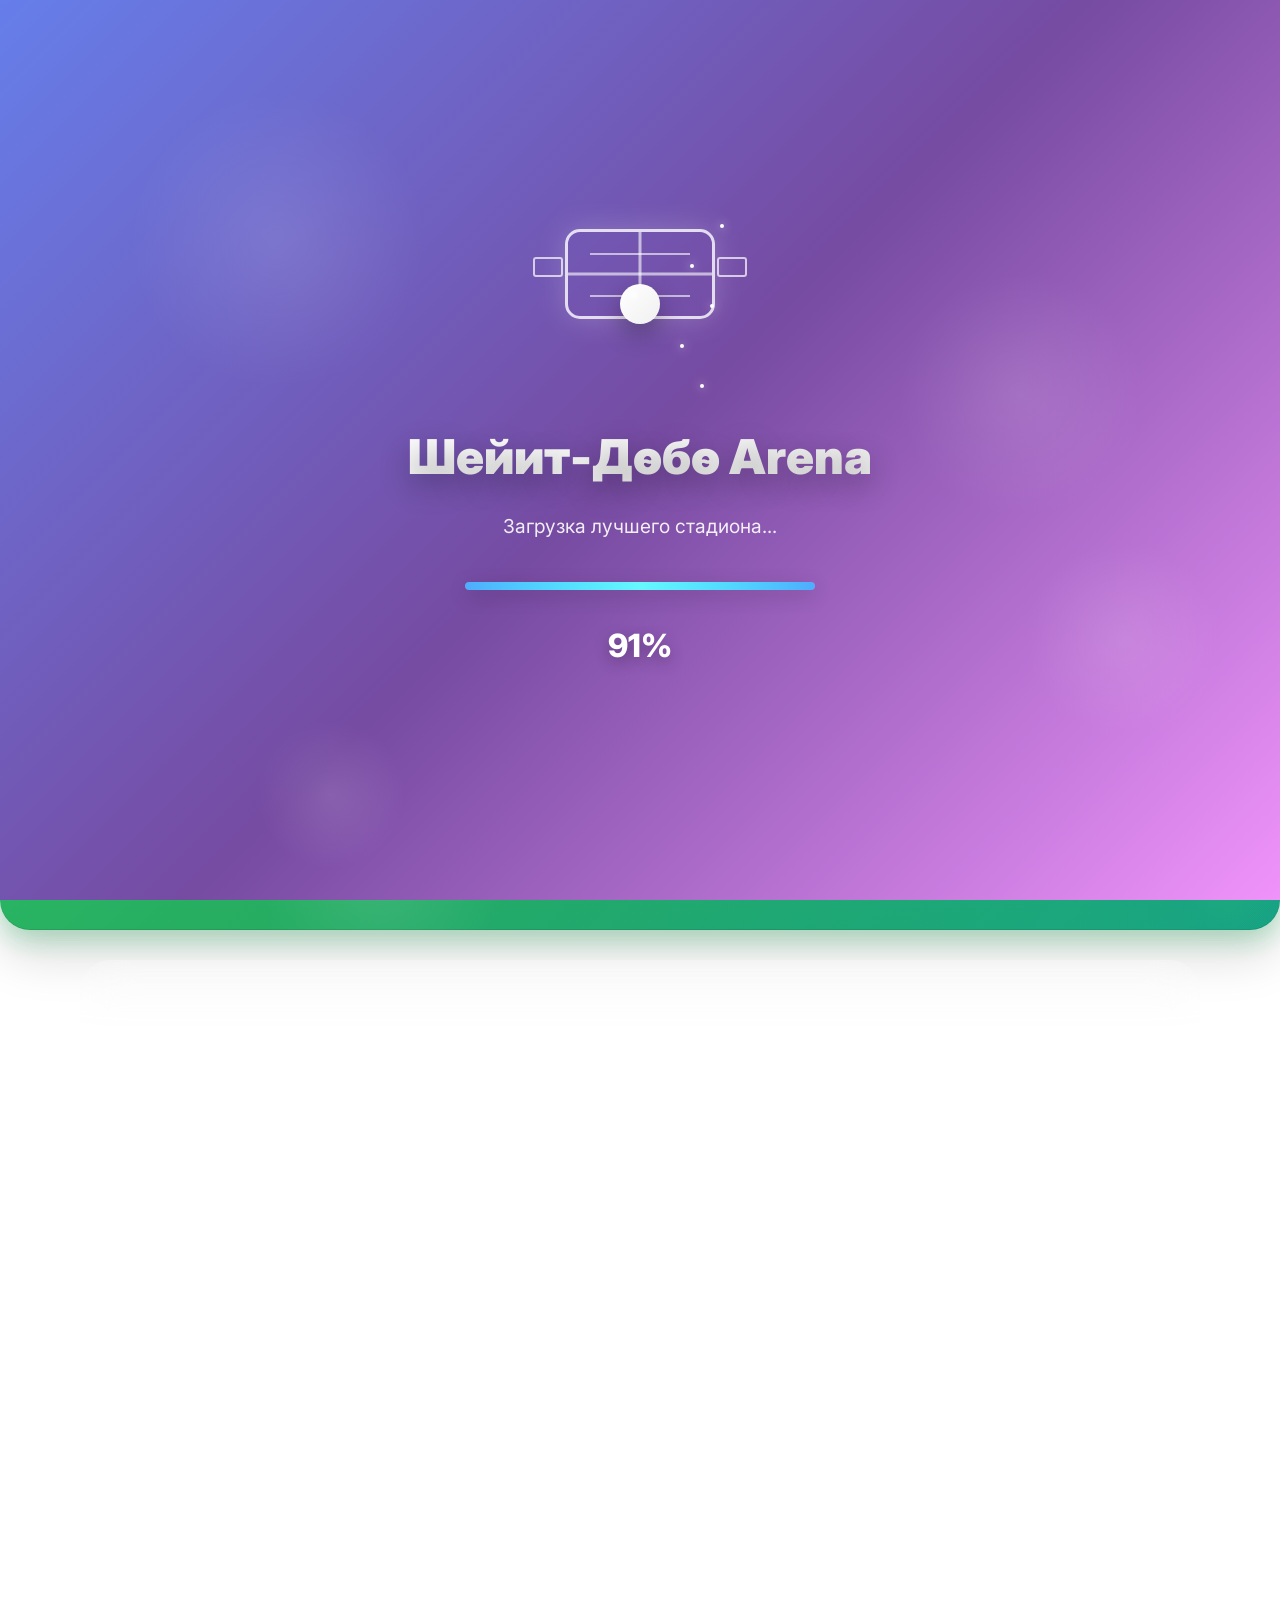
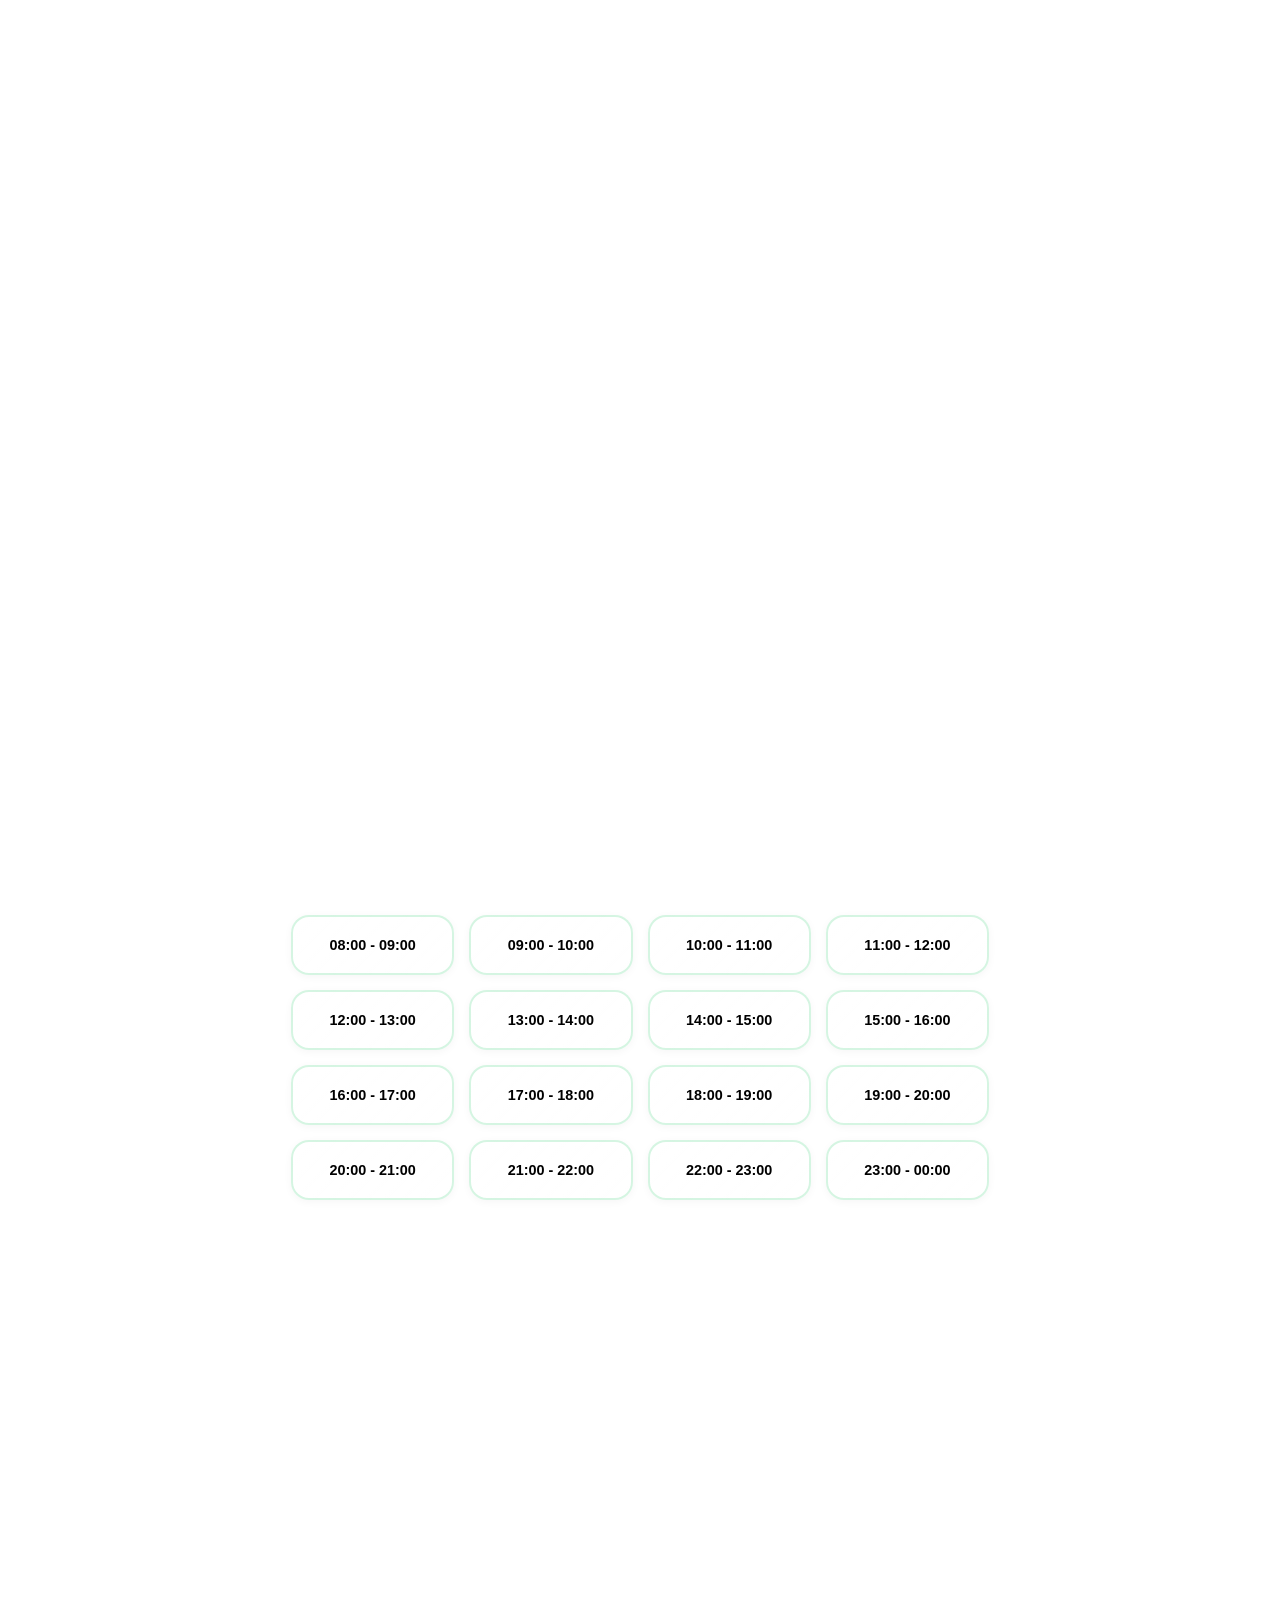
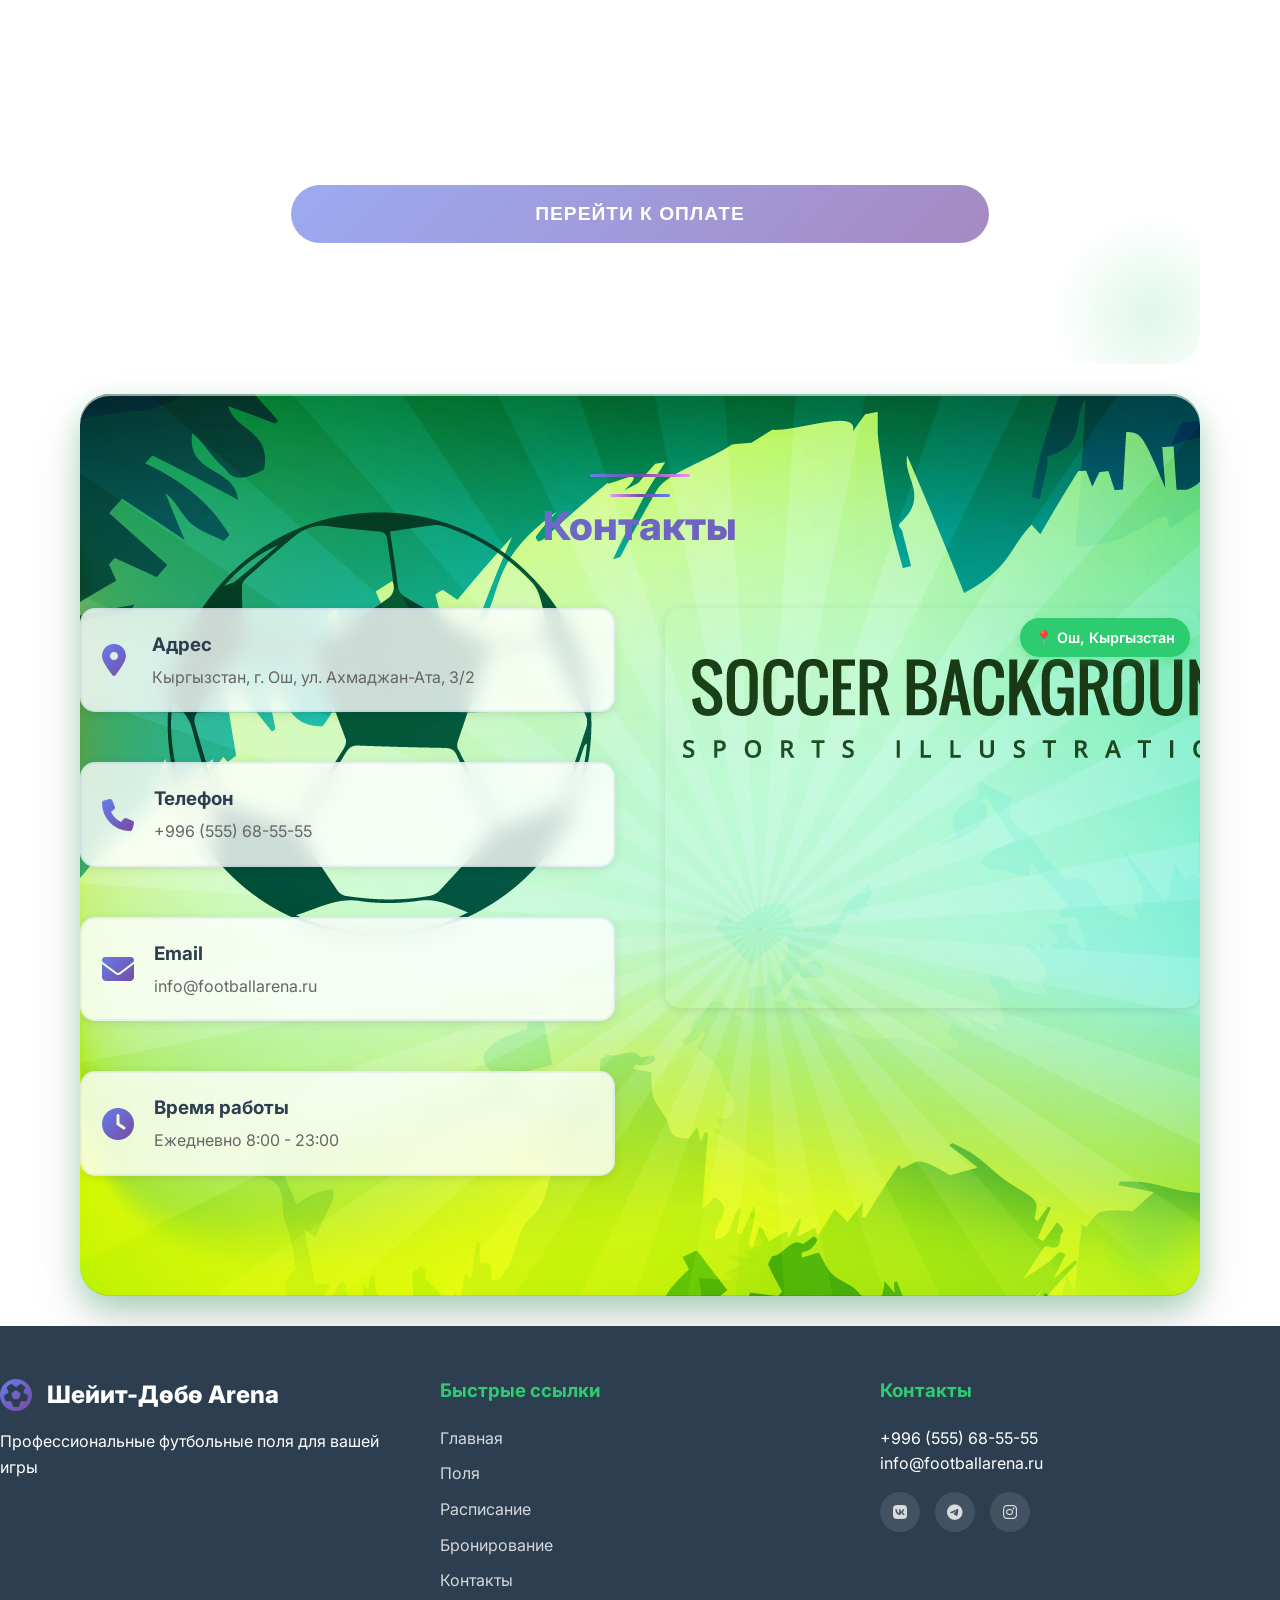
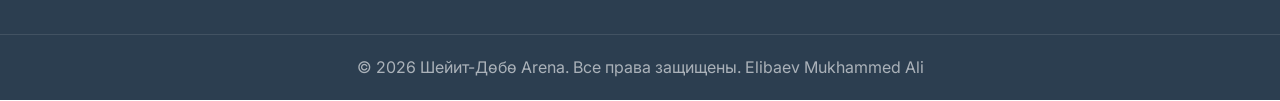
==== commit 4a173ff1: "Update football field rental site" ====
--- a/index.html
+++ b/index.html
@@ -608,26 +608,97 @@
                         <span id="paymentPrice">0с</span>
                     </div>
                 </div>
+                <div class="payment-methods">
+                    <h3>Выберите способ оплаты:</h3>
+                    <div class="payment-options">
+                        <button type="button" class="payment-method active" data-method="card" onclick="selectPaymentMethod('card')">
+                            <i class="fas fa-credit-card"></i>
+                            Банковская карта
+                        </button>
+                        <button type="button" class="payment-method" data-method="mbank" onclick="selectPaymentMethod('mbank')">
+                            <i class="fas fa-mobile-alt"></i>
+                            Мбанк
+                        </button>
+                    </div>
+                </div>
+                
                 <form id="paymentForm">
-                    <div class="form-group">
-                        <label for="cardNumber">Номер карты:</label>
-                        <input type="text" id="cardNumber" placeholder="1234 5678 9012 3456" maxlength="19" required>
-                    </div>
-                    <div class="form-row">
+                    <div id="cardPaymentForm">
                         <div class="form-group">
-                            <label for="cardExpiry">Срок действия:</label>
-                            <input type="text" id="cardExpiry" placeholder="MM/YY" maxlength="5" required>
+                            <label for="cardNumber">Номер карты:</label>
+                            <input type="text" id="cardNumber" placeholder="1234 5678 9012 3456" maxlength="19" required>
+                        </div>
+                        <div class="form-row">
+                            <div class="form-group">
+                                <label for="cardExpiry">Срок действия:</label>
+                                <input type="text" id="cardExpiry" placeholder="MM/YY" maxlength="5" required>
+                            </div>
+                            <div class="form-group">
+                                <label for="cardCVV">CVV:</label>
+                                <input type="text" id="cardCVV" placeholder="123" maxlength="3" required>
+                            </div>
                         </div>
                         <div class="form-group">
-                            <label for="cardCVV">CVV:</label>
-                            <input type="text" id="cardCVV" placeholder="123" maxlength="3" required>
-                        </div>
-                    </div>
-                    <div class="form-group">
-                        <label for="cardName">Имя владельца:</label>
-                        <input type="text" id="cardName" placeholder="IVAN IVANOV" required>
-                    </div>
-                    <button type="submit" class="pay-btn">Оплатить</button>
+                            <label for="cardName">Имя владельца:</label>
+                            <input type="text" id="cardName" placeholder="IVAN IVANOV" required>
+                        </div>
+                    </div>
+                    
+                    <div id="mbankPaymentForm" style="display: none;">
+                        <div class="mbank-info">
+                            <div class="mbank-logo">
+                                <i class="fas fa-mobile-alt"></i>
+                                <h3>Мбанк</h3>
+                            </div>
+                            <p>Вы будете перенаправлены в приложение Мбанк для завершения оплаты</p>
+                            <div class="mbank-details">
+                                <div class="detail-item">
+                                    <i class="fas fa-phone"></i>
+                                    <span>Номер для перевода: <strong>0705005415</strong></span>
+                                    <button type="button" class="copy-btn" onclick="copyPhoneNumber()">
+                                        <i class="fas fa-copy"></i>
+                                    </button>
+                                </div>
+                                <div class="detail-item">
+                                    <i class="fas fa-money-bill"></i>
+                                    <span>Сумма: <strong id="mbankAmount">0с</strong></span>
+                                </div>
+                            </div>
+                            <div class="mbank-instructions">
+                                <p><strong>Как оплатить:</strong></p>
+                                <ol>
+                                    <li>Откройте приложение Мбанк</li>
+                                    <li>Нажмите "Перевод по номеру"</li>
+                                    <li>Введите номер: <strong>0705005415</strong></li>
+                                    <li>Введите сумму: <strong id="mbankAmount2">0 сом</strong></li>
+                                    <li>Нажмите "Перевести"</li>
+                                </ol>
+                            </div>
+                            <div class="mbank-steps">
+                                <div class="step">
+                                    <span class="step-number">1</span>
+                                    <span>Нажмите "Оплатить через Мбанк"</span>
+                                </div>
+                                <div class="step">
+                                    <span class="step-number">2</span>
+                                    <span>Откроется приложение Мбанк автоматически</span>
+                                </div>
+                                <div class="step">
+                                    <span class="step-number">3</span>
+                                    <span>Переведите сумму и подтвердите оплату</span>
+                                </div>
+                            </div>
+                            <div class="test-payment">
+                                <small>Для тестирования: <button type="button" class="test-btn" onclick="simulateMbankPayment()">Имитировать оплату</button></small>
+                                <br><br>
+                                <button type="button" class="open-mbank-btn" onclick="openMbankApp()">
+                                    <i class="fas fa-external-link-alt"></i>
+                                    Открыть приложение Мбанк
+                                </button>
+                            </div>
+                        </div>
+                    
+                    <button type="submit" class="pay-btn" id="payButton">Оплатить</button>
                 </form>
             </div>
         </div>
--- a/styles.css
+++ b/styles.css
@@ -561,9 +561,17 @@
     min-height: 100vh;
     display: flex;
     align-items: center;
+    justify-content: center;
     position: relative;
     background: linear-gradient(135deg, #2ecc71 0%, #27ae60 50%, #16a085 100%);
     overflow: hidden;
+    padding: 100px 0;
+}
+
+.hero-content {
+    text-align: center;
+    max-width: 600px;
+    margin: 0 auto;
 }
 
 .hero-background {
@@ -1929,6 +1937,10 @@
     gap: 20px;
     margin-bottom: 50px;
     flex-wrap: wrap;
+    width: 100%;
+    max-width: 400px;
+    margin-left: auto;
+    margin-right: auto;
 }
 
 .cta-button {
@@ -3809,7 +3821,9 @@
     max-width: 920px;
     width: 94%;
     padding: 28px;
-    border-radius: 18px;
+    border-radius: 20px;
+    max-height: 90vh;
+    overflow-y: auto;
     box-shadow: 0 35px 80px rgba(0,0,0,0.28);
 }
 
@@ -3851,16 +3865,377 @@
 }
 
 @media (max-width: 900px) {
-    #paymentModal .modal-content { max-width: 720px; padding: 18px; }
-    #paymentModal .modal-body { grid-template-columns: 1fr; gap: 14px; }
-    #paymentModal .order-summary { order: -1; }
+    #paymentModal .modal-content { 
+        max-width: 720px; 
+        padding: 18px; 
+        max-height: 95vh;
+        margin: 2.5% auto;
+    }
+    #paymentModal .modal-body { 
+        grid-template-columns: 1fr; 
+        gap: 14px; 
+    }
+    #paymentModal .order-summary { 
+        order: -1; 
+    }
 }
 
 @media (max-width: 420px) {
-    #paymentModal .modal-content { width: 96%; padding: 14px; border-radius: 12px; }
-    #paymentModal .modal-header h2 { font-size: 1.25rem; }
-    #paymentModal .summary-item.total { padding: 12px; }
-    #paymentModal .pay-btn { width: 100%; padding: 12px; font-size: 0.98rem; }
+    #paymentModal .modal-content { 
+        width: 96%; 
+        padding: 14px; 
+        border-radius: 12px; 
+        max-height: 98vh;
+        margin: 1% auto;
+    }
+    #paymentModal .modal-header h2 { 
+        font-size: 1.25rem; 
+    }
+    #paymentModal .summary-item.total { 
+        padding: 12px; 
+    }
+    #paymentModal .pay-btn { 
+        width: 100%; 
+        padding: 12px; 
+        font-size: 0.98rem; 
+    }
+}
+
+/* Payment methods styles */
+.payment-methods {
+    margin-bottom: 25px;
+}
+
+.payment-methods h3 {
+    font-size: 1.1rem;
+    font-weight: 600;
+    margin-bottom: 15px;
+    color: #333;
+}
+
+.payment-options {
+    display: flex;
+    gap: 12px;
+    margin-bottom: 20px;
+}
+
+.payment-method {
+    flex: 1;
+    display: flex;
+    align-items: center;
+    justify-content: center;
+    gap: 8px;
+    padding: 15px 20px;
+    border: 2px solid #e0e0e0;
+    background: #f8f9fa;
+    border-radius: 12px;
+    cursor: pointer;
+    transition: all 0.3s ease;
+    font-weight: 500;
+    color: #666;
+}
+
+.payment-method:hover {
+    border-color: var(--primary-color);
+    background: #f0fdf4;
+    transform: translateY(-2px);
+    box-shadow: 0 4px 12px rgba(46, 204, 113, 0.15);
+}
+
+.payment-method.active {
+    border-color: var(--primary-color);
+    background: linear-gradient(135deg, #2ecc71 0%, #27ae60 100%);
+    color: white;
+    box-shadow: 0 4px 16px rgba(46, 204, 113, 0.25);
+}
+
+.payment-method i {
+    font-size: 1.2rem;
+}
+
+/* MBank payment form styles */
+#mbankPaymentForm {
+    text-align: center;
+    padding: 20px;
+}
+
+.mbank-info {
+    background: linear-gradient(135deg, #f8f9fa 0%, #e9ecef 100%);
+    border-radius: 16px;
+    padding: 30px;
+    border: 1px solid #dee2e6;
+}
+
+.mbank-logo {
+    display: flex;
+    align-items: center;
+    justify-content: center;
+    gap: 12px;
+    margin-bottom: 20px;
+}
+
+.mbank-logo i {
+    font-size: 2.5rem;
+    color: var(--primary-color);
+}
+
+.mbank-logo h3 {
+    font-size: 1.8rem;
+    font-weight: 700;
+    color: #333;
+    margin: 0;
+}
+
+.mbank-info p {
+    font-size: 1.05rem;
+    color: #666;
+    margin-bottom: 25px;
+    line-height: 1.5;
+}
+
+.mbank-details {
+    background: white;
+    border-radius: 12px;
+    padding: 20px;
+    margin-bottom: 25px;
+    border: 1px solid #e9ecef;
+}
+
+.detail-item {
+    display: flex;
+    align-items: center;
+    gap: 12px;
+    margin-bottom: 12px;
+    font-size: 1rem;
+    color: #555;
+    position: relative;
+}
+
+.detail-item:last-child {
+    margin-bottom: 0;
+}
+
+.detail-item i {
+    color: var(--primary-color);
+    font-size: 1.1rem;
+    width: 20px;
+    flex-shrink: 0;
+}
+
+.detail-item strong {
+    color: #333;
+    font-weight: 600;
+}
+
+.copy-btn {
+    background: transparent;
+    border: 1px solid #ddd;
+    border-radius: 6px;
+    padding: 4px 8px;
+    cursor: pointer;
+    color: #666;
+    font-size: 0.8rem;
+    transition: all 0.2s ease;
+    margin-left: auto;
+}
+
+.copy-btn:hover {
+    background: var(--primary-color);
+    color: white;
+    border-color: var(--primary-color);
+}
+
+.mbank-instructions {
+    background: #f8f9fa;
+    border-radius: 10px;
+    padding: 15px;
+    margin: 15px 0;
+    border-left: 4px solid var(--primary-color);
+}
+
+.mbank-instructions p {
+    margin: 0 0 10px 0;
+    font-weight: 600;
+    color: #333;
+}
+
+.mbank-instructions ol {
+    margin: 0;
+    padding-left: 20px;
+}
+
+.mbank-instructions li {
+    margin-bottom: 8px;
+    font-size: 0.9rem;
+    color: #555;
+}
+
+.mbank-instructions li:last-child {
+    margin-bottom: 0;
+}
+
+.test-payment {
+    margin-top: 20px;
+    padding-top: 15px;
+    border-top: 1px dashed #dee2e6;
+}
+
+.test-btn {
+    background: #6c757d;
+    color: white;
+    border: none;
+    padding: 6px 12px;
+    border-radius: 6px;
+    font-size: 0.85rem;
+    cursor: pointer;
+    transition: background 0.3s ease;
+}
+
+.test-btn:hover {
+    background: #5a6268;
+}
+
+.open-mbank-btn {
+    width: 100%;
+    background: linear-gradient(135deg, #00c853 0%, #00e676 100%);
+    color: white;
+    border: none;
+    padding: 12px 20px;
+    border-radius: 10px;
+    font-size: 0.95rem;
+    font-weight: 600;
+    cursor: pointer;
+    transition: all 0.3s ease;
+    display: flex;
+    align-items: center;
+    justify-content: center;
+    gap: 8px;
+    margin-top: 10px;
+    box-shadow: 0 4px 15px rgba(0, 200, 83, 0.3);
+}
+
+.open-mbank-btn:hover {
+    transform: translateY(-2px);
+    box-shadow: 0 6px 20px rgba(0, 200, 83, 0.4);
+}
+
+.open-mbank-btn:active {
+    transform: translateY(0);
+}
+
+.mbank-steps {
+    display: flex;
+    flex-direction: column;
+    gap: 15px;
+    text-align: left;
+    max-width: 280px;
+    margin: 0 auto;
+}
+
+.step {
+    display: flex;
+    align-items: center;
+    gap: 15px;
+    padding: 15px;
+    background: white;
+    border-radius: 10px;
+    box-shadow: 0 2px 8px rgba(0,0,0,0.08);
+}
+
+.step-number {
+    display: flex;
+    align-items: center;
+    justify-content: center;
+    width: 28px;
+    height: 28px;
+    background: var(--primary-color);
+    color: white;
+    border-radius: 50%;
+    font-weight: 600;
+    font-size: 0.9rem;
+    flex-shrink: 0;
+}
+
+.step span:last-child {
+    color: #555;
+    font-size: 0.95rem;
+}
+
+/* Responsive styles for payment methods */
+@media (max-width: 600px) {
+    .payment-options {
+        flex-direction: column;
+        gap: 10px;
+    }
+    
+    .payment-method {
+        padding: 15px 20px;
+        font-size: 0.95rem;
+        min-height: 50px;
+    }
+    
+    .mbank-details {
+        padding: 15px;
+        margin-bottom: 15px;
+    }
+    
+    .detail-item {
+        padding: 10px;
+        margin-bottom: 8px;
+        font-size: 0.9rem;
+    }
+    
+    .detail-item i {
+        font-size: 1rem;
+        width: 18px;
+    }
+    
+    .mbank-logo {
+        margin-bottom: 15px;
+    }
+    
+    .mbank-logo i {
+        font-size: 2rem;
+    }
+    
+    .mbank-logo h3 {
+        font-size: 1.4rem;
+    }
+    
+    .mbank-info p {
+        font-size: 0.9rem;
+        margin-bottom: 15px;
+    }
+    
+    .mbank-steps {
+        max-width: 100%;
+        gap: 10px;
+    }
+    
+    .step {
+        padding: 12px;
+        gap: 10px;
+    }
+    
+    .step-number {
+        width: 24px;
+        height: 24px;
+        font-size: 0.8rem;
+    }
+    
+    .step span:last-child {
+        font-size: 0.85rem;
+    }
+    
+    .test-payment {
+        margin-top: 15px;
+        padding-top: 10px;
+    }
+    
+    .test-btn {
+        padding: 8px 15px;
+        font-size: 0.8rem;
+    }
 }
 
 /* Success modal styling */
@@ -5170,13 +5545,857 @@
     background-repeat: no-repeat;
 
 }
+
 /* .shedule. {
     background-image: url("3152174.jpg");
 } */
 
 /* .section-title {
     background-image: url("preview.jpg"); тамга цвет
-} */
+}
+
+/* ========================================
+   МОБИЛЬНАЯ ОПТИМИЗАЦИЯ
+   ======================================== */
+
+/* Общие мобильные стили */
+@media (max-width: 768px) {
+    /* Улучшение производительности */
+    body {
+        font-size: 16px;
+        line-height: 1.4;
+        -webkit-font-smoothing: antialiased;
+        -moz-osx-font-smoothing: grayscale;
+    }
+    
+    /* Убираем тяжелые эффекты */
+    body::before {
+        display: none;
+    }
+    
+    .loading-screen {
+        display: none !important;
+    }
+    
+    .container {
+        padding: 0 15px;
+        max-width: 100%;
+        min-height: 100vh;
+    }
+    
+    /* Оптимизация навигации */
+    .header {
+        padding: 10px 0;
+        position: fixed;
+        top: 0;
+        width: 100%;
+        z-index: 1000;
+        background: rgba(255, 255, 255, 0.98);
+        backdrop-filter: blur(20px);
+        border-bottom: 1px solid rgba(0,0,0,0.1);
+        height: 60px;
+    }
+    
+    .nav-container {
+        padding: 0 15px;
+        height: 100%;
+        display: flex;
+        align-items: center;
+        justify-content: space-between;
+    }
+    
+    .logo {
+        font-size: 1rem;
+        display: flex;
+        align-items: center;
+        gap: 8px;
+    }
+    
+    .logo i {
+        font-size: 1.2rem;
+        color: var(--primary-color);
+    }
+    
+    .logo span {
+        display: block;
+        font-size: 0.8rem;
+        font-weight: 700;
+        color: #333;
+    }
+    
+    .hamburger {
+        width: 40px;
+        height: 40px;
+        display: flex;
+        flex-direction: column;
+        justify-content: center;
+        align-items: center;
+        gap: 4px;
+        background: var(--primary-color);
+        border: none;
+        border-radius: 8px;
+        cursor: pointer;
+    }
+    
+    .hamburger span {
+        width: 20px;
+        height: 2px;
+        background: white;
+        transition: all 0.3s ease;
+    }
+    
+    .hamburger.active span:nth-child(1) {
+        transform: rotate(45deg) translate(5px, 5px);
+    }
+    
+    .hamburger.active span:nth-child(2) {
+        opacity: 0;
+    }
+    
+    .hamburger.active span:nth-child(3) {
+        transform: rotate(-45deg) translate(7px, -6px);
+    }
+    
+    .nav-menu {
+        position: fixed;
+        top: 60px;
+        left: -100%;
+        width: 100%;
+        height: calc(100vh - 60px);
+        background: white;
+        flex-direction: column;
+        padding: 20px;
+        transition: left 0.3s ease;
+        z-index: 999;
+        overflow-y: auto;
+    }
+    
+    .nav-menu.active {
+        left: 0;
+    }
+    
+    .nav-menu li {
+        margin: 0;
+        padding: 15px 0;
+        border-bottom: 1px solid #f0f0f0;
+    }
+    
+    .nav-link {
+        width: 100%;
+        text-align: left;
+        padding: 15px 20px;
+        background: #f8f9fa;
+        border-radius: 10px;
+        margin: 5px 0;
+        font-weight: 600;
+        color: #333;
+        display: flex;
+        align-items: center;
+        gap: 12px;
+        transition: all 0.2s ease;
+    }
+    
+    .nav-link:hover, .nav-link:active {
+        background: var(--primary-color);
+        color: white;
+        transform: none;
+    }
+    
+    .nav-link i {
+        font-size: 1.1rem;
+        width: 20px;
+        text-align: center;
+    }
+    
+    /* Hero секция - упрощенная */
+    .hero {
+        padding: 120px 0 150px;
+        min-height: 100vh;
+        background: linear-gradient(135deg, #2ecc71 0%, #27ae60 100%);
+        position: relative;
+        overflow: hidden;
+    }
+    
+    .hero::after {
+        content: '';
+        position: absolute;
+        top: 0;
+        left: 0;
+        right: 0;
+        bottom: 0;
+        background: url('data:image/svg+xml,<svg xmlns="http://www.w3.org/2000/svg" viewBox="0 0 100 100"><circle cx="20" cy="20" r="2" fill="rgba(255,255,255,0.1)"/><circle cx="80" cy="80" r="2" fill="rgba(255,255,255,0.1)"/><circle cx="50" cy="50" r="2" fill="rgba(255,255,255,0.1)"/></svg>');
+        background-size: 100px 100px;
+        animation: float 10s ease-in-out infinite;
+    }
+    
+    .hero-content {
+        position: relative;
+        z-index: 2;
+        text-align: center;
+    }
+    
+    .hero-title {
+        font-size: 2rem;
+        line-height: 1.2;
+        margin-bottom: 25px;
+        color: white;
+        font-weight: 800;
+        text-shadow: 0 2px 10px rgba(0,0,0,0.2);
+    }
+    
+    .hero-buttons {
+        display: flex;
+        flex-direction: column;
+        gap: 15px;
+        align-items: center;
+    }
+    
+    .cta-button {
+        width: 100%;
+        max-width: 280px;
+        padding: 16px 25px;
+        font-size: 1rem;
+        font-weight: 700;
+        background: white;
+        color: var(--primary-color);
+        border: none;
+        border-radius: 12px;
+        cursor: pointer;
+        transition: all 0.2s ease;
+        box-shadow: 0 4px 15px rgba(0,0,0,0.2);
+    }
+    
+    .cta-button:active {
+        transform: scale(0.98);
+        box-shadow: 0 2px 8px rgba(0,0,0,0.2);
+    }
+    
+    /* Секции - оптимизированные */
+    .fields, .schedule, .booking, .contacts {
+        padding: 40px 0;
+        background: white;
+        margin: 20px 0;
+        border-radius: 20px;
+    }
+    
+    .section-title {
+        font-size: 1.5rem;
+        margin-bottom: 25px;
+        text-align: center;
+        color: #333;
+        font-weight: 700;
+        position: relative;
+    }
+    
+    .section-title::after {
+        content: '';
+        position: absolute;
+        bottom: -10px;
+        left: 50%;
+        transform: translateX(-50%);
+        width: 50px;
+        height: 3px;
+        background: var(--primary-color);
+        border-radius: 2px;
+    }
+    
+    /* Карточки полей - улучшенные */
+    .fields-grid {
+        grid-template-columns: 1fr;
+        gap: 15px;
+        margin-top: 25px;
+    }
+    
+    .field-card {
+        background: white;
+        border-radius: 15px;
+        overflow: hidden;
+        box-shadow: 0 4px 15px rgba(0,0,0,0.1);
+        transition: all 0.2s ease;
+        cursor: pointer;
+        border: 2px solid transparent;
+    }
+    
+    .field-card:active {
+        transform: scale(0.98);
+        border-color: var(--primary-color);
+    }
+    
+    .field-image {
+        position: relative;
+        height: 180px;
+        overflow: hidden;
+    }
+    
+    .field-image img {
+        width: 100%;
+        height: 100%;
+        object-fit: cover;
+        transition: transform 0.3s ease;
+    }
+    
+    .field-card:active .field-image img {
+        transform: scale(1.05);
+    }
+    
+    .field-overlay {
+        position: absolute;
+        top: 0;
+        left: 0;
+        right: 0;
+        bottom: 0;
+        background: rgba(46, 204, 113, 0.9);
+        display: flex;
+        align-items: center;
+        justify-content: center;
+        opacity: 0;
+        transition: opacity 0.3s ease;
+    }
+    
+    .field-card:active .field-overlay {
+        opacity: 1;
+    }
+    
+    .field-overlay i {
+        font-size: 2rem;
+        color: white;
+    }
+    
+    .field-info {
+        padding: 15px;
+    }
+    
+    .field-info h3 {
+        font-size: 1.2rem;
+        margin-bottom: 8px;
+        color: #333;
+        font-weight: 700;
+    }
+    
+    .field-info p {
+        color: #666;
+        margin-bottom: 10px;
+        font-size: 0.9rem;
+    }
+    
+    .field-features {
+        margin-bottom: 10px;
+    }
+    
+    .feature-badge {
+        display: inline-block;
+        padding: 4px 10px;
+        background: #e8f5e8;
+        color: var(--primary-color);
+        border-radius: 15px;
+        font-size: 0.75rem;
+        font-weight: 600;
+        margin-right: 5px;
+    }
+    
+    .feature-badge.premium {
+        background: #fff3cd;
+        color: #856404;
+    }
+    
+    .field-price {
+        font-size: 1.1rem;
+        font-weight: 800;
+        color: var(--primary-color);
+    }
+    
+    /* Форма бронирования - супер оптимизированная */
+    .booking-form {
+        background: #f8f9fa;
+        border-radius: 15px;
+        padding: 20px 15px;
+        margin: 0;
+    }
+    
+    .form-group {
+        margin-bottom: 15px;
+    }
+    
+    .form-group label {
+        font-size: 0.95rem;
+        font-weight: 600;
+        margin-bottom: 6px;
+        display: block;
+        color: #333;
+    }
+    
+    .form-group input,
+    .form-group select {
+        width: 100%;
+        padding: 14px;
+        font-size: 16px;
+        border: 2px solid #e0e0e0;
+        border-radius: 10px;
+        background: white;
+        transition: all 0.2s ease;
+        -webkit-appearance: none;
+        appearance: none;
+    }
+    
+    .form-group input:focus,
+    .form-group select:focus {
+        outline: none;
+        border-color: var(--primary-color);
+        box-shadow: 0 0 0 3px rgba(46, 204, 113, 0.1);
+    }
+    
+    /* Временные слоты - оптимизированные */
+    .time-slots {
+        display: grid;
+        grid-template-columns: repeat(2, 1fr);
+        gap: 8px;
+        margin-top: 12px;
+    }
+    
+    .time-slot {
+        padding: 12px 8px;
+        font-size: 0.85rem;
+        border: 2px solid #e0e0e0;
+        border-radius: 8px;
+        text-align: center;
+        min-height: 45px;
+        display: flex;
+        align-items: center;
+        justify-content: center;
+        background: white;
+        color: #666;
+        font-weight: 600;
+        cursor: pointer;
+        transition: all 0.2s ease;
+    }
+    
+    .time-slot:active {
+        background: var(--primary-color);
+        color: white;
+        border-color: var(--primary-color);
+        transform: scale(0.95);
+    }
+    
+    .time-slot.selected {
+        background: var(--primary-color);
+        color: white;
+        border-color: var(--primary-color);
+    }
+    
+    .time-slot.booked {
+        background: #f8d7da;
+        color: #721c24;
+        border-color: #f8d7da;
+        cursor: not-allowed;
+        opacity: 0.6;
+    }
+    
+    /* Сводка бронирования */
+    .booking-summary {
+        background: white;
+        border-radius: 12px;
+        padding: 15px;
+        margin: 15px 0;
+        border: 1px solid #e0e0e0;
+    }
+    
+    .summary-item {
+        padding: 10px 0;
+        border-bottom: 1px solid #f0f0f0;
+        display: flex;
+        justify-content: space-between;
+        align-items: center;
+        font-size: 0.9rem;
+    }
+    
+    .summary-item:last-child {
+        border-bottom: none;
+    }
+    
+    .summary-item.total {
+        background: linear-gradient(135deg, #2ecc71 0%, #27ae60 100%);
+        color: white;
+        padding: 12px 15px;
+        border-radius: 8px;
+        font-weight: 700;
+        font-size: 1rem;
+        margin-top: 10px;
+    }
+    
+    /* Кнопка отправки */
+    .submit-btn {
+        width: 100%;
+        padding: 16px;
+        font-size: 1rem;
+        font-weight: 700;
+        border-radius: 10px;
+        background: linear-gradient(135deg, #2ecc71 0%, #27ae60 100%);
+        color: white;
+        border: none;
+        cursor: pointer;
+        transition: all 0.2s ease;
+        box-shadow: 0 4px 15px rgba(46, 204, 113, 0.3);
+    }
+    
+    .submit-btn:active {
+        transform: translateY(1px);
+        box-shadow: 0 2px 8px rgba(46, 204, 113, 0.3);
+    }
+    
+    .submit-btn:disabled {
+        background: #ccc;
+        cursor: not-allowed;
+        box-shadow: none;
+    }
+    
+    /* Расписание */
+    .schedule-controls {
+        display: flex;
+        flex-direction: column;
+        gap: 12px;
+        margin-bottom: 20px;
+        background: #f8f9fa;
+        padding: 15px;
+        border-radius: 12px;
+    }
+    
+    .control-group {
+        width: 100%;
+    }
+    
+    .control-group label {
+        display: block;
+        margin-bottom: 6px;
+        font-weight: 600;
+        color: #333;
+        font-size: 0.9rem;
+    }
+    
+    .control-group input,
+    .control-group select {
+        width: 100%;
+        padding: 12px;
+        font-size: 16px;
+        border: 2px solid #e0e0e0;
+        border-radius: 8px;
+        background: white;
+    }
+    
+    .refresh-btn {
+        width: 100%;
+        padding: 12px;
+        background: var(--primary-color);
+        color: white;
+        border: none;
+        border-radius: 8px;
+        font-weight: 600;
+        cursor: pointer;
+        margin-top: 5px;
+    }
+    
+    /* Контакты */
+    .contacts-content {
+        flex-direction: column;
+        gap: 20px;
+    }
+    
+    .contact-info {
+        width: 100%;
+    }
+    
+    .contact-item {
+        padding: 15px;
+        background: #f8f9fa;
+        border-radius: 12px;
+        margin-bottom: 10px;
+        display: flex;
+        align-items: center;
+        gap: 15px;
+    }
+    
+    .contact-item i {
+        font-size: 1.2rem;
+        color: var(--primary-color);
+        width: 24px;
+        text-align: center;
+    }
+    
+    .contact-item div h3 {
+        font-size: 1rem;
+        margin-bottom: 4px;
+        color: #333;
+    }
+    
+    .contact-item div p {
+        font-size: 0.9rem;
+        color: #666;
+        margin: 0;
+    }
+    
+    .map-container {
+        width: 100%;
+        height: 250px;
+        border-radius: 12px;
+        overflow: hidden;
+    }
+    
+    /* Футер */
+    .footer {
+        background: #2c3e50;
+        color: white;
+        padding: 30px 0;
+        margin-top: 40px;
+    }
+    
+    .footer-content {
+        flex-direction: column;
+        gap: 20px;
+        text-align: center;
+    }
+    
+    .footer-section {
+        width: 100%;
+    }
+    
+    .footer-section h3 {
+        font-size: 1.1rem;
+        margin-bottom: 10px;
+    }
+    
+    .footer-section ul {
+        list-style: none;
+    }
+    
+    .footer-section ul li {
+        margin: 8px 0;
+    }
+    
+    .footer-section ul li a {
+        color: #bdc3c7;
+        text-decoration: none;
+        font-size: 0.9rem;
+    }
+    
+    .social-links {
+        display: flex;
+        gap: 15px;
+        justify-content: center;
+        margin-top: 10px;
+    }
+    
+    .social-links a {
+        width: 40px;
+        height: 40px;
+        background: #34495e;
+        border-radius: 50%;
+        display: flex;
+        align-items: center;
+        justify-content: center;
+        color: white;
+        text-decoration: none;
+        transition: all 0.2s ease;
+    }
+    
+    .social-links a:active {
+        background: var(--primary-color);
+        transform: scale(0.95);
+    }
+    
+    /* Улучшение тап-зоны и производительности */
+    .nav-link,
+    .cta-button,
+    .time-slot,
+    .submit-btn,
+    .field-card,
+    .contact-item {
+        min-height: 44px;
+        touch-action: manipulation;
+        -webkit-tap-highlight-color: transparent;
+    }
+    
+    /* Скрытие всех тяжелых элементов */
+    .particles,
+    .football-match,
+    .loading-screen {
+        display: none !important;
+    }
+    
+    body {
+        animation: none !important;
+    }
+    
+    /* Оптимизация модальных окон */
+    .modal-content {
+        margin: 10px;
+        width: calc(100% - 20px);
+        max-height: calc(100vh - 20px);
+        border-radius: 15px;
+        overflow-y: auto;
+    }
+    
+    .modal-header {
+        padding: 15px 20px;
+        position: sticky;
+        top: 0;
+        background: white;
+        z-index: 10;
+        border-bottom: 1px solid #f0f0f0;
+    }
+    
+    .modal-header h2 {
+        font-size: 1.2rem;
+    }
+    
+    .modal-body {
+        padding: 15px 20px;
+    }
+    
+    /* Мобильные уведомления */
+    .notification {
+        position: fixed;
+        top: 70px;
+        left: 15px;
+        right: 15px;
+        z-index: 10000;
+        padding: 12px 15px;
+        border-radius: 8px;
+        font-size: 0.9rem;
+        box-shadow: 0 4px 15px rgba(0,0,0,0.2);
+    }
+}
+
+/* Маленькие мобильные устройства */
+@media (max-width: 480px) {
+    .container {
+        padding: 0 15px;
+    }
+    
+    .hero-title {
+        font-size: 2rem;
+    }
+    
+    .section-title {
+        font-size: 1.6rem;
+    }
+    
+    .time-slots {
+        grid-template-columns: 1fr;
+    }
+    
+    .time-slot {
+        padding: 18px;
+        font-size: 1rem;
+    }
+    
+    .booking-form {
+        padding: 20px 15px;
+    }
+    
+    .field-info {
+        padding: 15px;
+    }
+    
+    .logo {
+        font-size: 1rem;
+    }
+    
+    .logo span {
+        font-size: 0.8rem;
+    }
+    
+    .header {
+        padding: 10px 0;
+    }
+    
+    .nav-container {
+        padding: 0 15px;
+    }
+}
+
+/* Очень маленькие экраны */
+@media (max-width: 360px) {
+    .hero-title {
+        font-size: 1.8rem;
+    }
+    
+    .section-title {
+        font-size: 1.4rem;
+    }
+    
+    .container {
+        padding: 0 10px;
+    }
+    
+    .booking-form {
+        padding: 15px 10px;
+    }
+    
+    .field-info {
+        padding: 12px;
+    }
+}
+
+/* Оптимизация для сенсорных экранов */
+@media (hover: none) and (pointer: coarse) {
+    .time-slot:hover {
+        transform: none;
+    }
+    
+    .field-card:hover {
+        transform: none;
+    }
+    
+    .cta-button:hover {
+        transform: none;
+    }
+    
+    .submit-btn:hover {
+        transform: none;
+    }
+    
+    /* Увеличение тап-зон для удобства */
+    .time-slot {
+        padding: 20px 15px;
+        min-height: 50px;
+    }
+    
+    .nav-link {
+        padding: 15px 20px;
+    }
+}
+
+/* Фикс для iOS Safari */
+@supports (-webkit-touch-callout: none) {
+    .header {
+        position: fixed;
+        padding-top: env(safe-area-inset-top);
+    }
+    
+    body {
+        padding-top: env(safe-area-inset-top);
+    }
+}
+
+/* Фикс для Android Chrome */
+@media screen and (-webkit-min-device-pixel-ratio: 0) {
+    .header {
+        position: fixed;
+    }
+}
+
+/* Предотвращение зума на полях ввода в iOS */
+@supports (-webkit-appearance: none) {
+    input[type="text"],
+    input[type="tel"],
+    input[type="date"],
+    select,
+    textarea {
+        font-size: 16px !important;
+        -webkit-appearance: none;
+        appearance: none;
+        border-radius: 10px;
+    }
+}
 
 .contacts {
     background-image: url("preview.jpg");
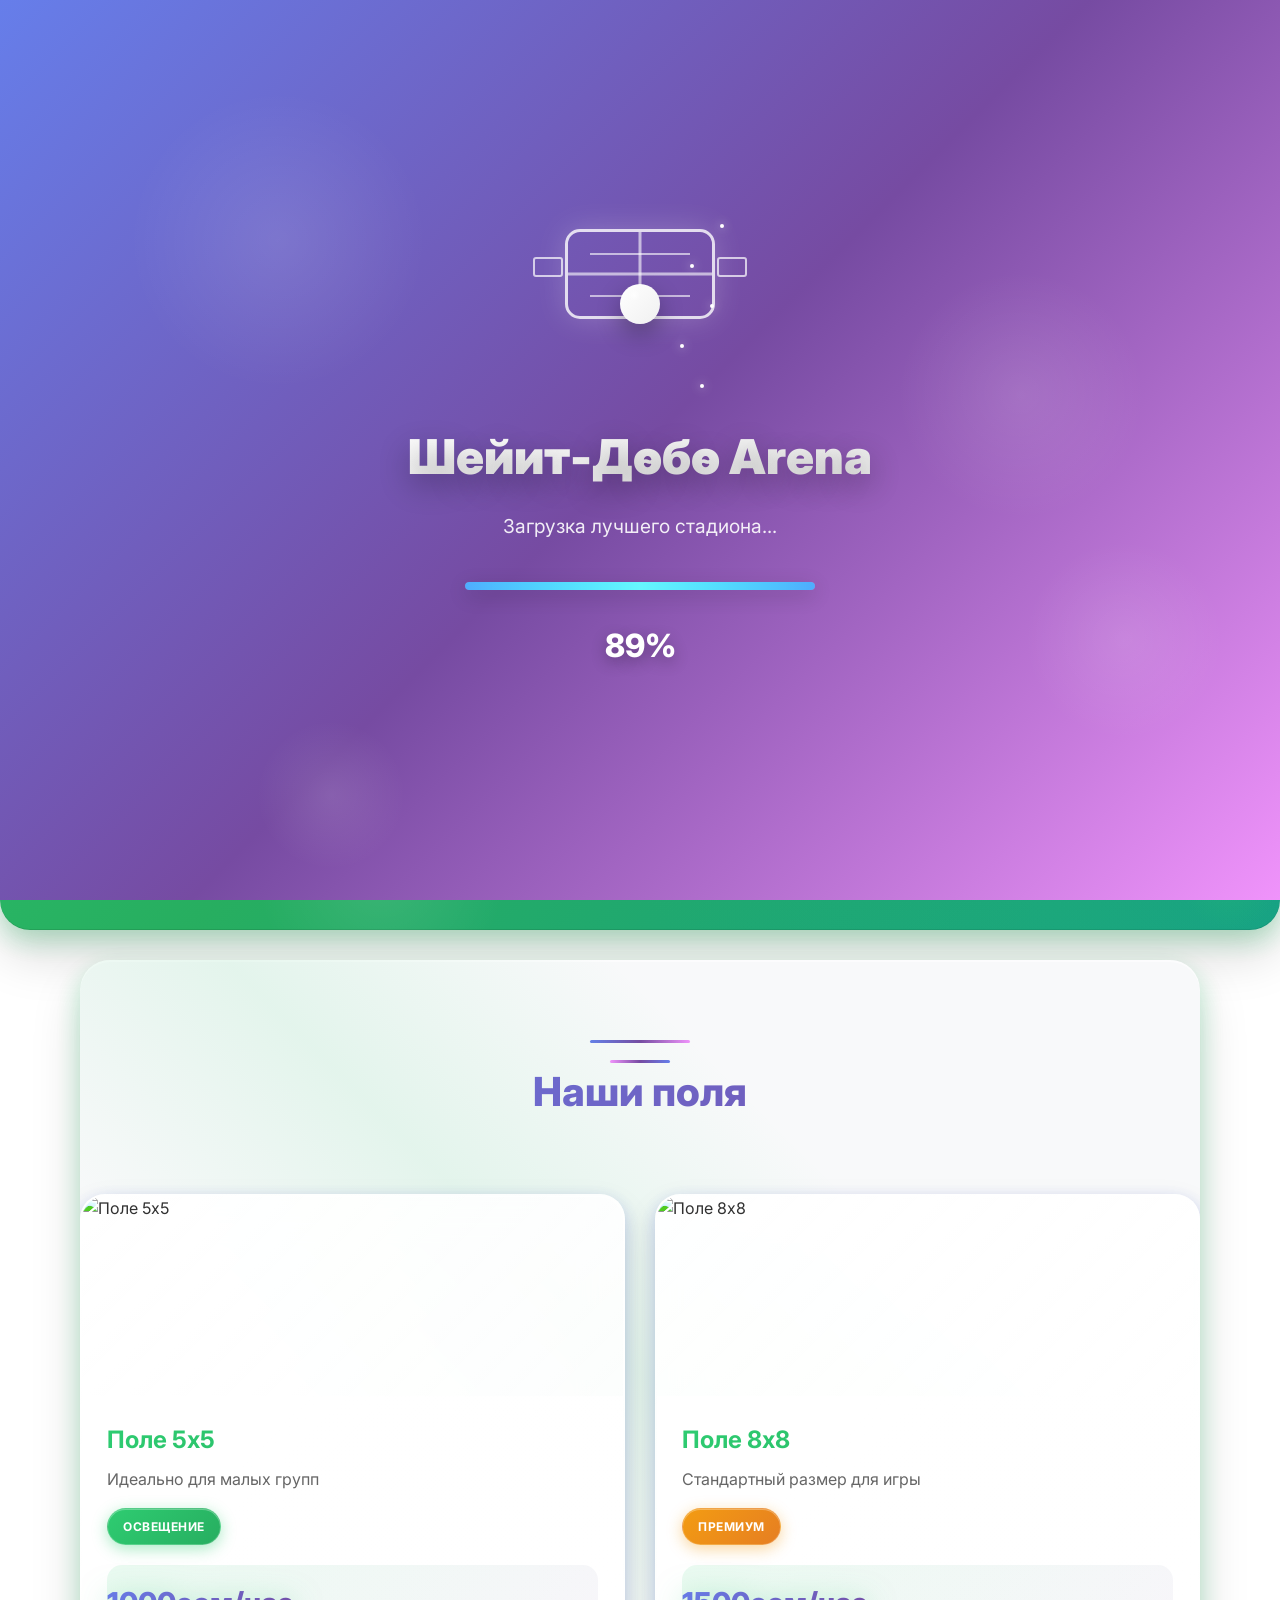
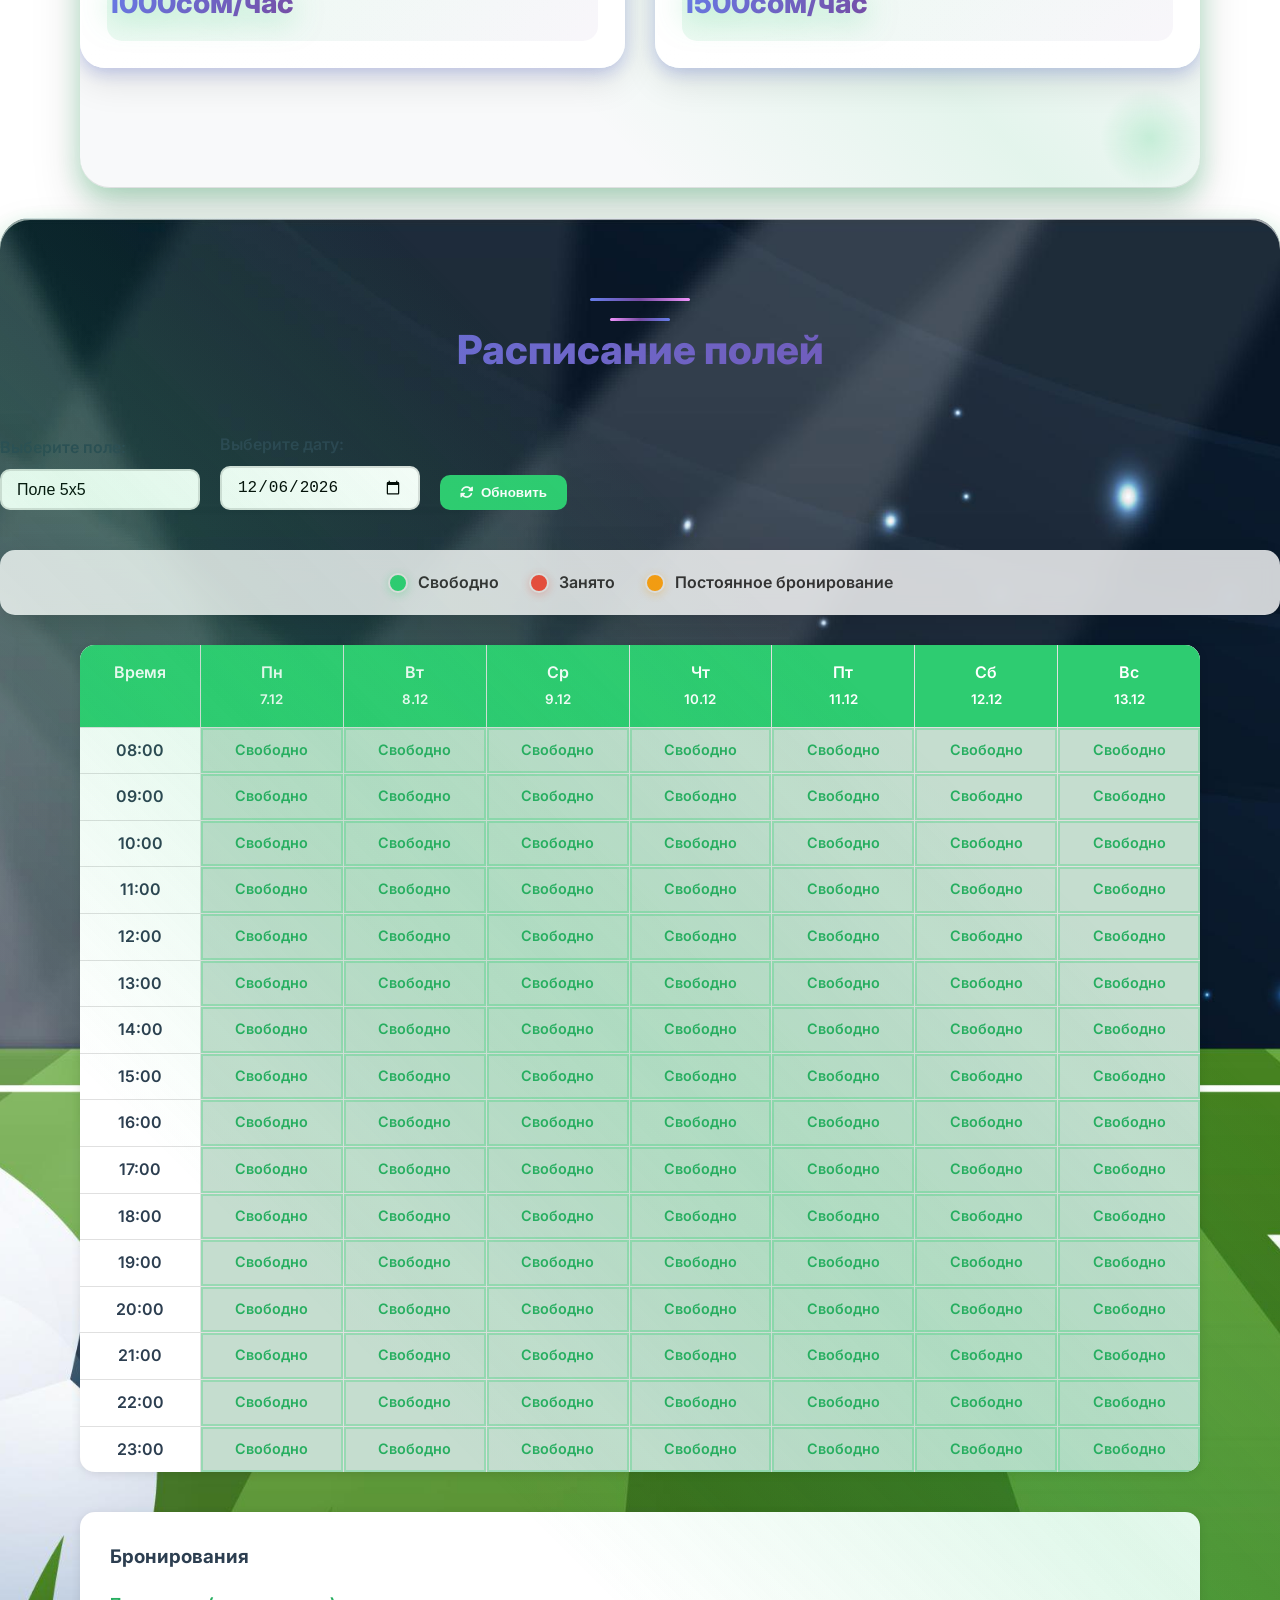
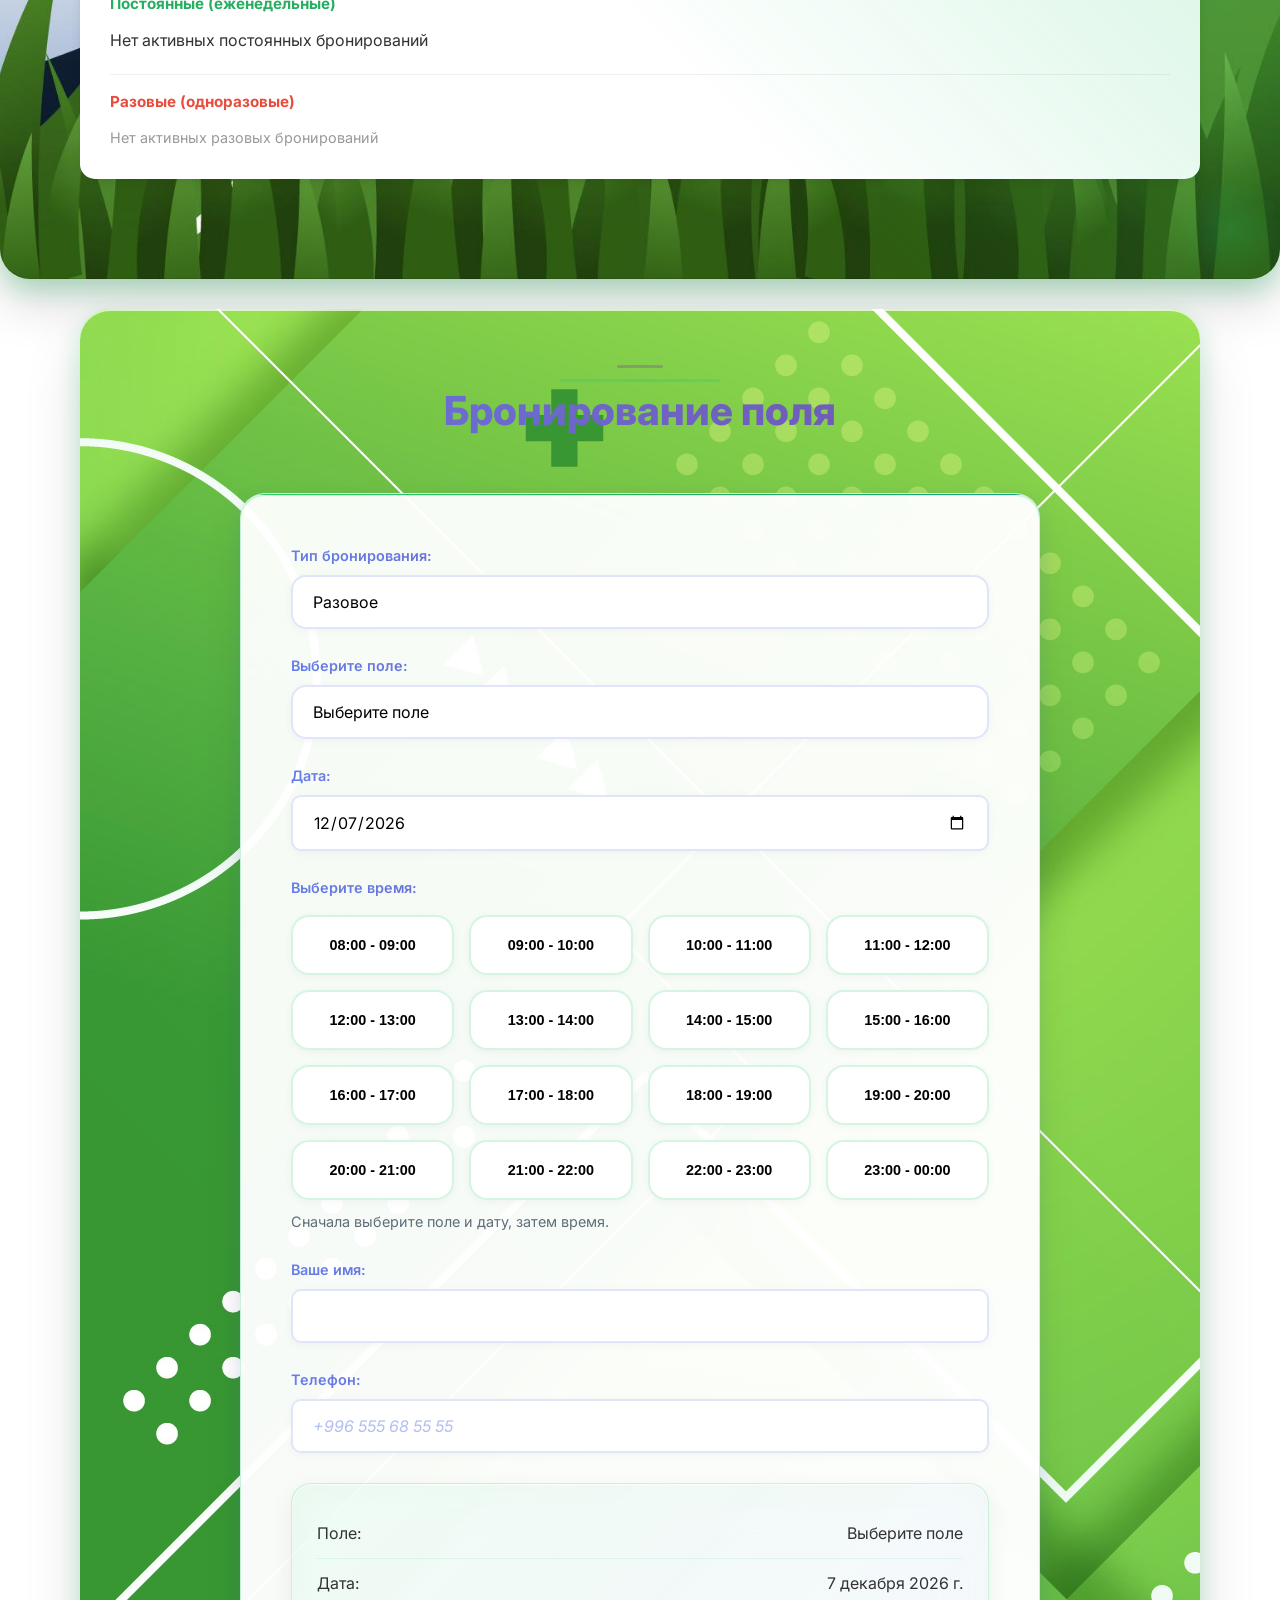
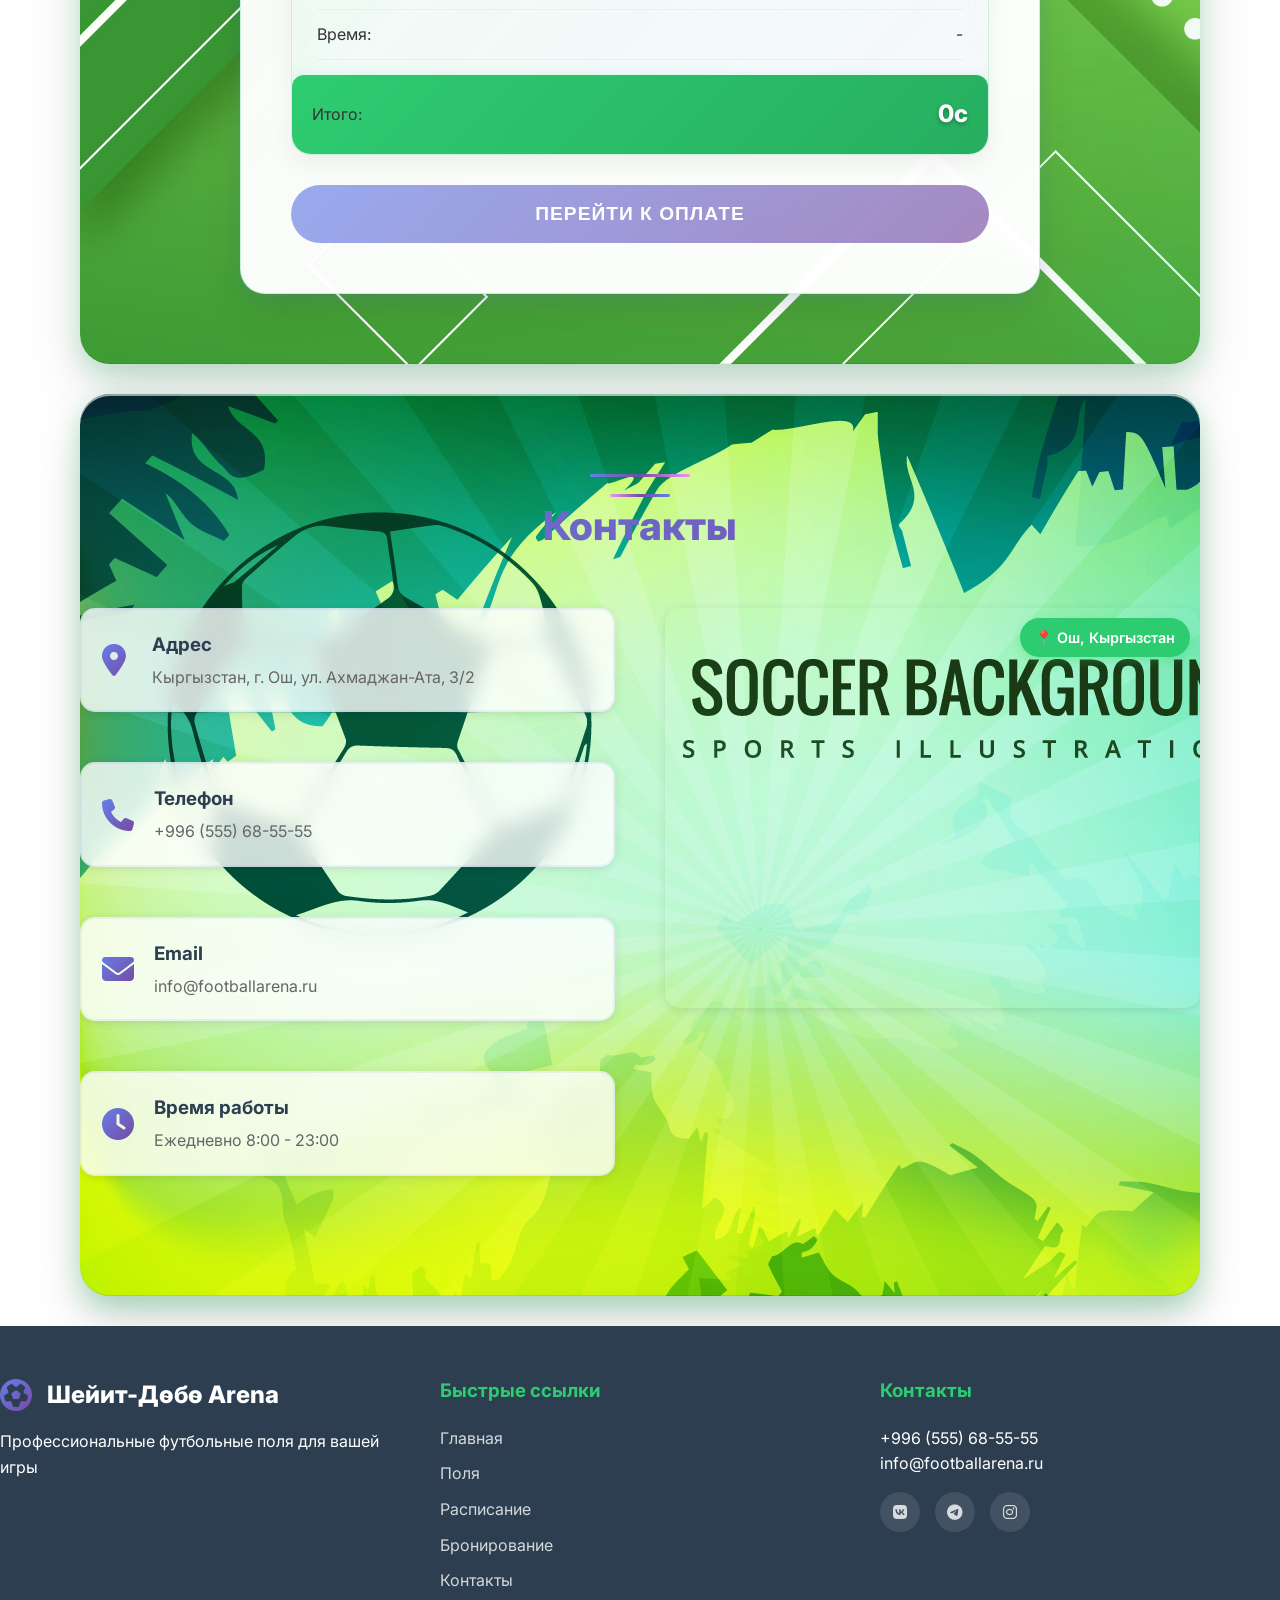
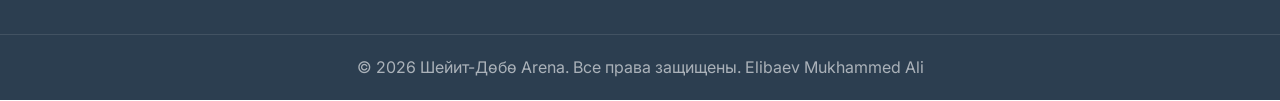
==== commit 95e1bffc: "first commit" ====
--- a/index.html
+++ b/index.html
@@ -670,7 +670,7 @@
                                     <li>Откройте приложение Мбанк</li>
                                     <li>Нажмите "Перевод по номеру"</li>
                                     <li>Введите номер: <strong>0705005415</strong></li>
-                                    <li>Введите сумму: <strong id="mbankAmount2">0 сом</strong></li>
+                                    <li>Введите сумму: <strong id="mbankAmount2">0с</strong></li>
                                     <li>Нажмите "Перевести"</li>
                                 </ol>
                             </div>
